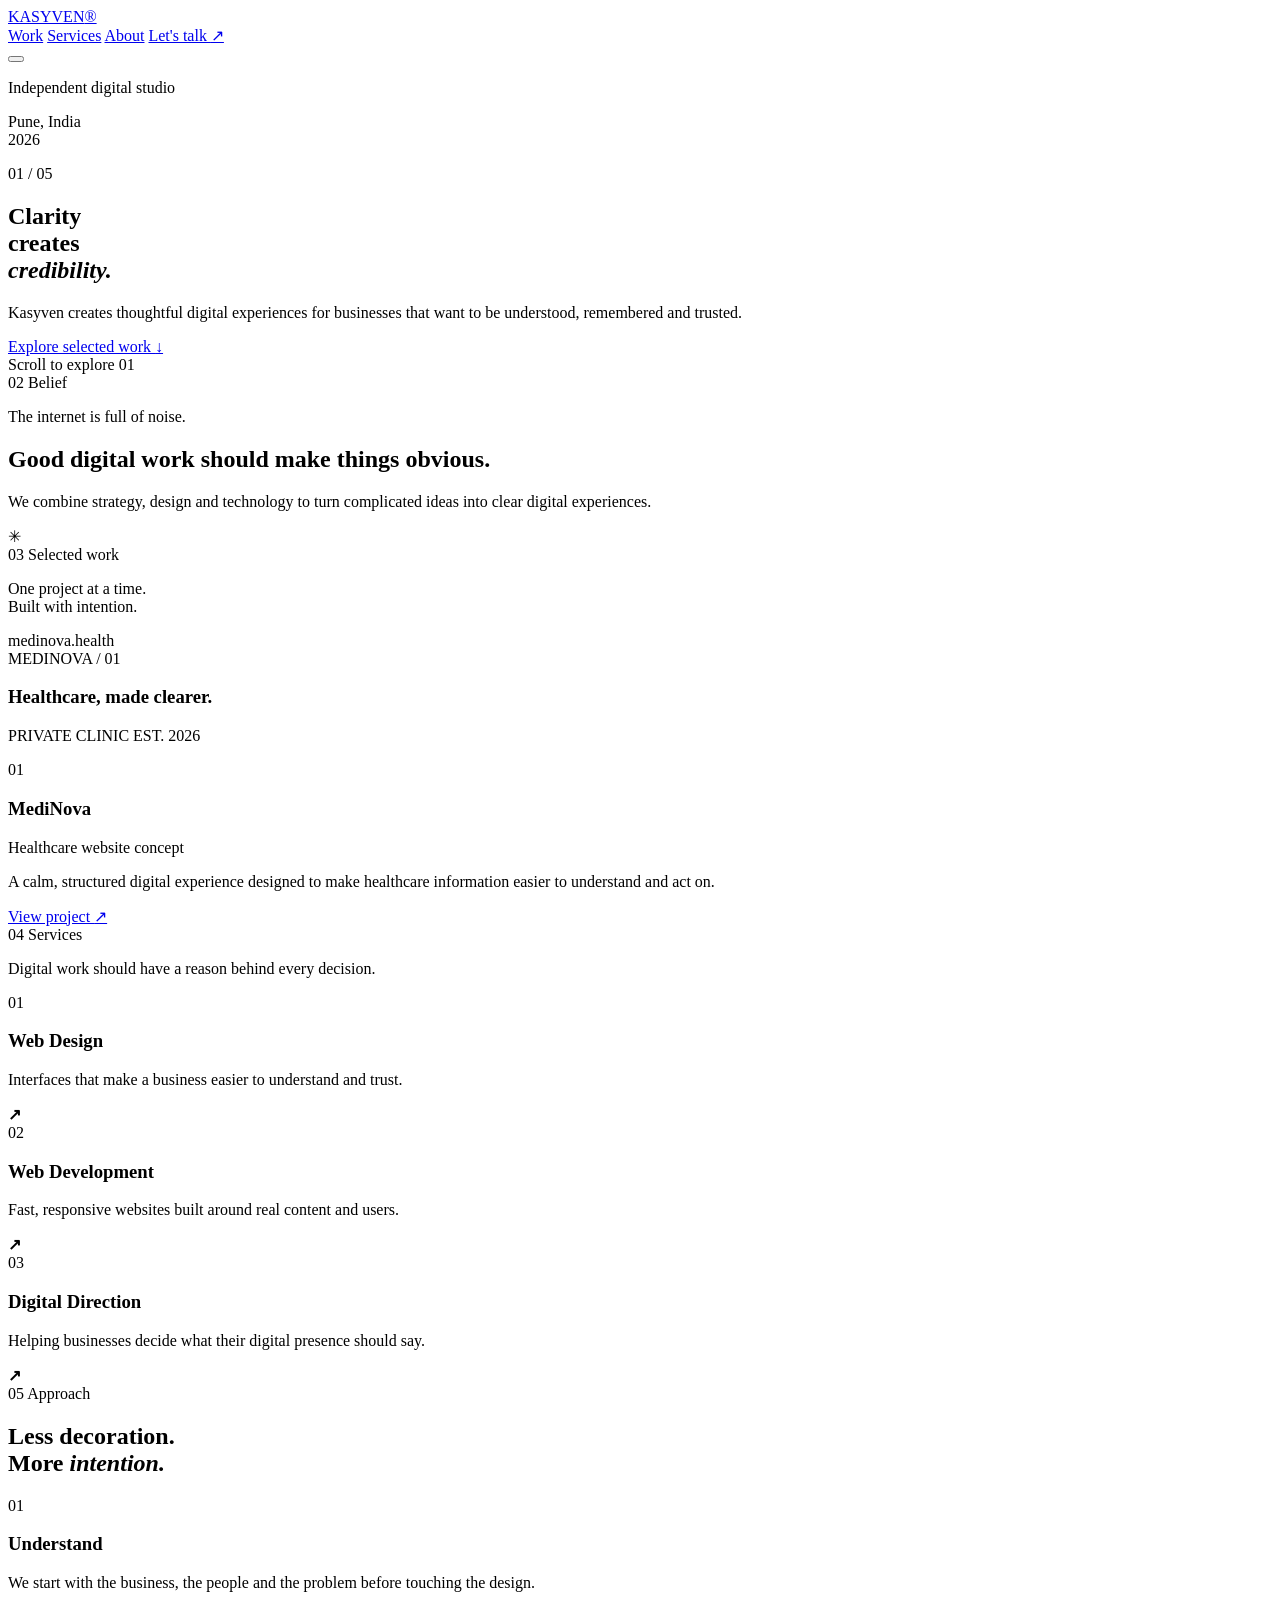
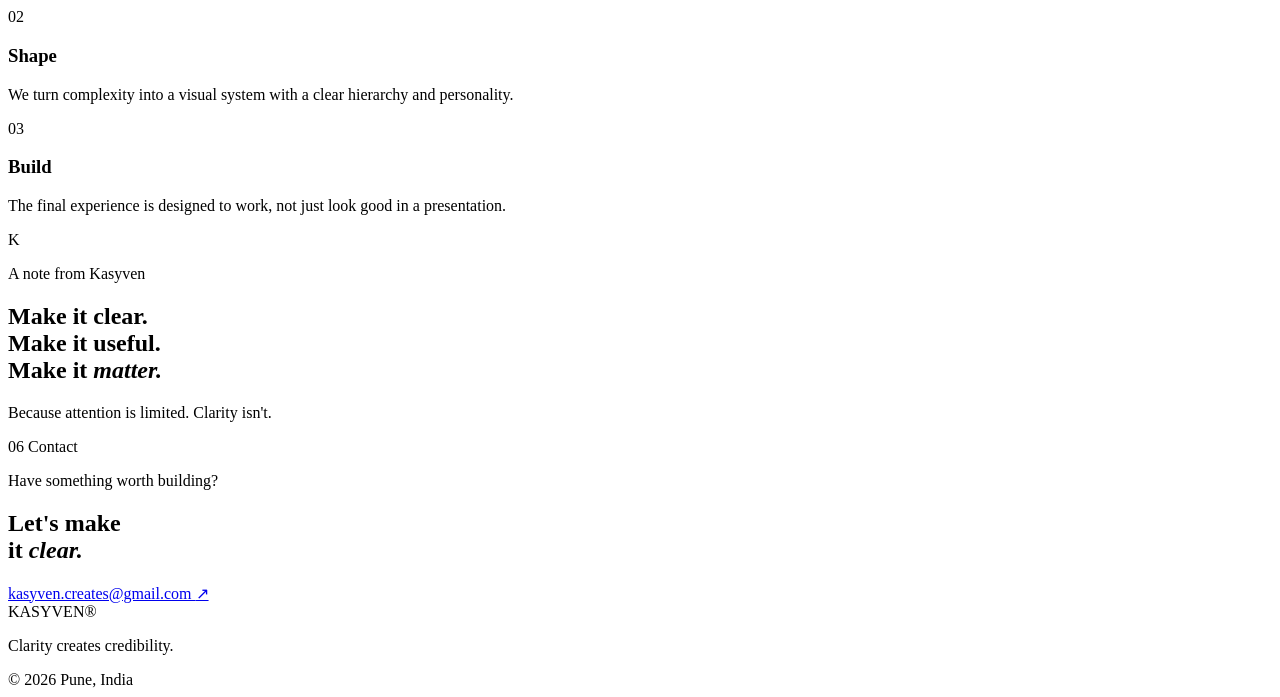
==== index.html @ b826df6d "Create new Kasyven homepage" ====
<!DOCTYPE html>
<html lang="en">
<head>
    <meta charset="UTF-8">
    <meta name="viewport" content="width=device-width, initial-scale=1.0">

    <title>Kasyven — Clarity creates credibility.</title>
    <meta
        name="description"
        content="Kasyven is an independent digital studio creating clear, considered websites for ambitious businesses."
    >

    <link rel="preconnect" href="https://fonts.googleapis.com">
    <link rel="preconnect" href="https://fonts.gstatic.com" crossorigin>

    <link
        href="https://fonts.googleapis.com/css2?family=DM+Mono:wght@400;500&family=Manrope:wght@400;500;600;700&family=Syne:wght@400;500;600;700;800&display=swap"
        rel="stylesheet"
    >

    <link rel="stylesheet" href="style.css">
</head>

<body>

    <!-- HEADER -->
    <header class="site-header">
        <a href="#" class="logo">KASYVEN<span>®</span></a>

        <nav class="nav">
            <a href="#work">Work</a>
            <a href="#services">Services</a>
            <a href="#about">About</a>
            <a href="#contact" class="nav-contact">Let's talk <span>↗</span></a>
        </nav>

        <button class="menu-button" aria-label="Open menu">
            <span></span>
            <span></span>
        </button>
    </header>


    <main>

        <!-- HERO -->
        <section class="hero">

            <div class="hero-top">
                <p class="eyebrow">Independent digital studio</p>

                <p class="hero-location">
                    Pune, India<br>
                    2026
                </p>
            </div>

            <div class="hero-content">

                <div class="hero-title-wrap">
                    <p class="hero-index">01 / 05</p>

                    <h1>
                        Clarity<br>
                        creates<br>
                        <em>credibility.</em>
                    </h1>
                </div>

                <div class="hero-side">

                    <p class="hero-description">
                        Kasyven creates thoughtful digital experiences
                        for businesses that want to be understood,
                        remembered and trusted.
                    </p>

                    <a href="#work" class="text-link">
                        Explore selected work
                        <span>↓</span>
                    </a>

                </div>

            </div>

            <div class="hero-bottom">
                <span>Scroll to explore</span>
                <span class="hero-line"></span>
                <span>01</span>
            </div>

        </section>


        <!-- STATEMENT -->
        <section class="statement" id="about">

            <div class="section-meta">
                <span>02</span>
                <span>Belief</span>
            </div>

            <div class="statement-content">

                <p class="statement-small">
                    The internet is full of noise.
                </p>

                <h2>
                    Good digital work should make
                    <span>things obvious.</span>
                </h2>

                <div class="statement-bottom">
                    <p>
                        We combine strategy, design and technology
                        to turn complicated ideas into clear digital
                        experiences.
                    </p>

                    <span class="statement-mark">✳</span>
                </div>

            </div>

        </section>


        <!-- WORK -->
        <section class="work" id="work">

            <div class="section-heading">

                <div class="section-meta">
                    <span>03</span>
                    <span>Selected work</span>
                </div>

                <p>
                    One project at a time.<br>
                    Built with intention.
                </p>

            </div>


            <article class="project">

                <div class="project-visual">

                    <div class="browser">

                        <div class="browser-top">
                            <div class="browser-dots">
                                <i></i>
                                <i></i>
                                <i></i>
                            </div>

                            <span>medinova.health</span>
                        </div>

                        <div class="browser-main">

                            <div class="browser-label">
                                MEDINOVA / 01
                            </div>

                            <h3>
                                Healthcare,
                                made clearer.
                            </h3>

                            <div class="browser-rule"></div>

                            <div class="browser-bottom">
                                <span>PRIVATE CLINIC</span>
                                <span>EST. 2026</span>
                            </div>

                        </div>

                    </div>

                </div>


                <div class="project-info">

                    <div>
                        <p class="project-number">01</p>

                        <h3>MediNova</h3>

                        <p class="project-type">
                            Healthcare website concept
                        </p>
                    </div>

                    <div class="project-description">
                        <p>
                            A calm, structured digital experience
                            designed to make healthcare information
                            easier to understand and act on.
                        </p>

                        <a href="#" class="text-link">
                            View project
                            <span>↗</span>
                        </a>
                    </div>

                </div>

            </article>

        </section>


        <!-- SERVICES -->
        <section class="services" id="services">

            <div class="section-meta">
                <span>04</span>
                <span>Services</span>
            </div>

            <div class="services-content">

                <div class="services-intro">
                    <p>
                        Digital work should have a reason
                        behind every decision.
                    </p>
                </div>

                <div class="service-list">

                    <div class="service">
                        <span>01</span>

                        <div>
                            <h3>Web Design</h3>
                            <p>
                                Interfaces that make a business
                                easier to understand and trust.
                            </p>
                        </div>

                        <b>↗</b>
                    </div>

                    <div class="service">
                        <span>02</span>

                        <div>
                            <h3>Web Development</h3>
                            <p>
                                Fast, responsive websites built
                                around real content and users.
                            </p>
                        </div>

                        <b>↗</b>
                    </div>

                    <div class="service">
                        <span>03</span>

                        <div>
                            <h3>Digital Direction</h3>
                            <p>
                                Helping businesses decide what
                                their digital presence should say.
                            </p>
                        </div>

                        <b>↗</b>
                    </div>

                </div>

            </div>

        </section>


        <!-- APPROACH -->
        <section class="approach">

            <div class="section-meta">
                <span>05</span>
                <span>Approach</span>
            </div>

            <div class="approach-content">

                <h2>
                    Less decoration.<br>
                    More <em>intention.</em>
                </h2>

                <div class="approach-grid">

                    <div>
                        <span>01</span>
                        <h3>Understand</h3>
                        <p>
                            We start with the business, the people
                            and the problem before touching the design.
                        </p>
                    </div>

                    <div>
                        <span>02</span>
                        <h3>Shape</h3>
                        <p>
                            We turn complexity into a visual system
                            with a clear hierarchy and personality.
                        </p>
                    </div>

                    <div>
                        <span>03</span>
                        <h3>Build</h3>
                        <p>
                            The final experience is designed to work,
                            not just look good in a presentation.
                        </p>
                    </div>

                </div>

            </div>

        </section>


        <!-- MANIFESTO -->
        <section class="manifesto">

            <div class="manifesto-mark">K</div>

            <p class="manifesto-label">A note from Kasyven</p>

            <h2>
                Make it clear.<br>
                Make it useful.<br>
                Make it <em>matter.</em>
            </h2>

            <p class="manifesto-copy">
                Because attention is limited.
                Clarity isn't.
            </p>

        </section>


        <!-- CONTACT -->
        <section class="contact" id="contact">

            <div class="section-meta">
                <span>06</span>
                <span>Contact</span>
            </div>

            <div class="contact-content">

                <p class="contact-kicker">
                    Have something worth building?
                </p>

                <h2>
                    Let's make<br>
                    it <em>clear.</em>
                </h2>

                <a
                    href="mailto:kasyven.creates@gmail.com"
                    class="contact-email"
                >
                    kasyven.creates@gmail.com
                    <span>↗</span>
                </a>

            </div>

        </section>

    </main>


    <!-- FOOTER -->
    <footer class="footer">

        <div class="footer-brand">
            KASYVEN<span>®</span>
        </div>

        <p>
            Clarity creates credibility.
        </p>

        <div class="footer-right">
            <span>© 2026</span>
            <span>Pune, India</span>
        </div>

    </footer>


    <script>
        const menuButton = document.querySelector(".menu-button");
        const nav = document.querySelector(".nav");

        menuButton.addEventListener("click", () => {
            nav.classList.toggle("open");
            menuButton.classList.toggle("active");
        });

        document.querySelectorAll(".nav a").forEach(link => {
            link.addEventListener("click", () => {
                nav.classList.remove("open");
                menuButton.classList.remove("active");
            });
        });
    </script>

</body>
</html>
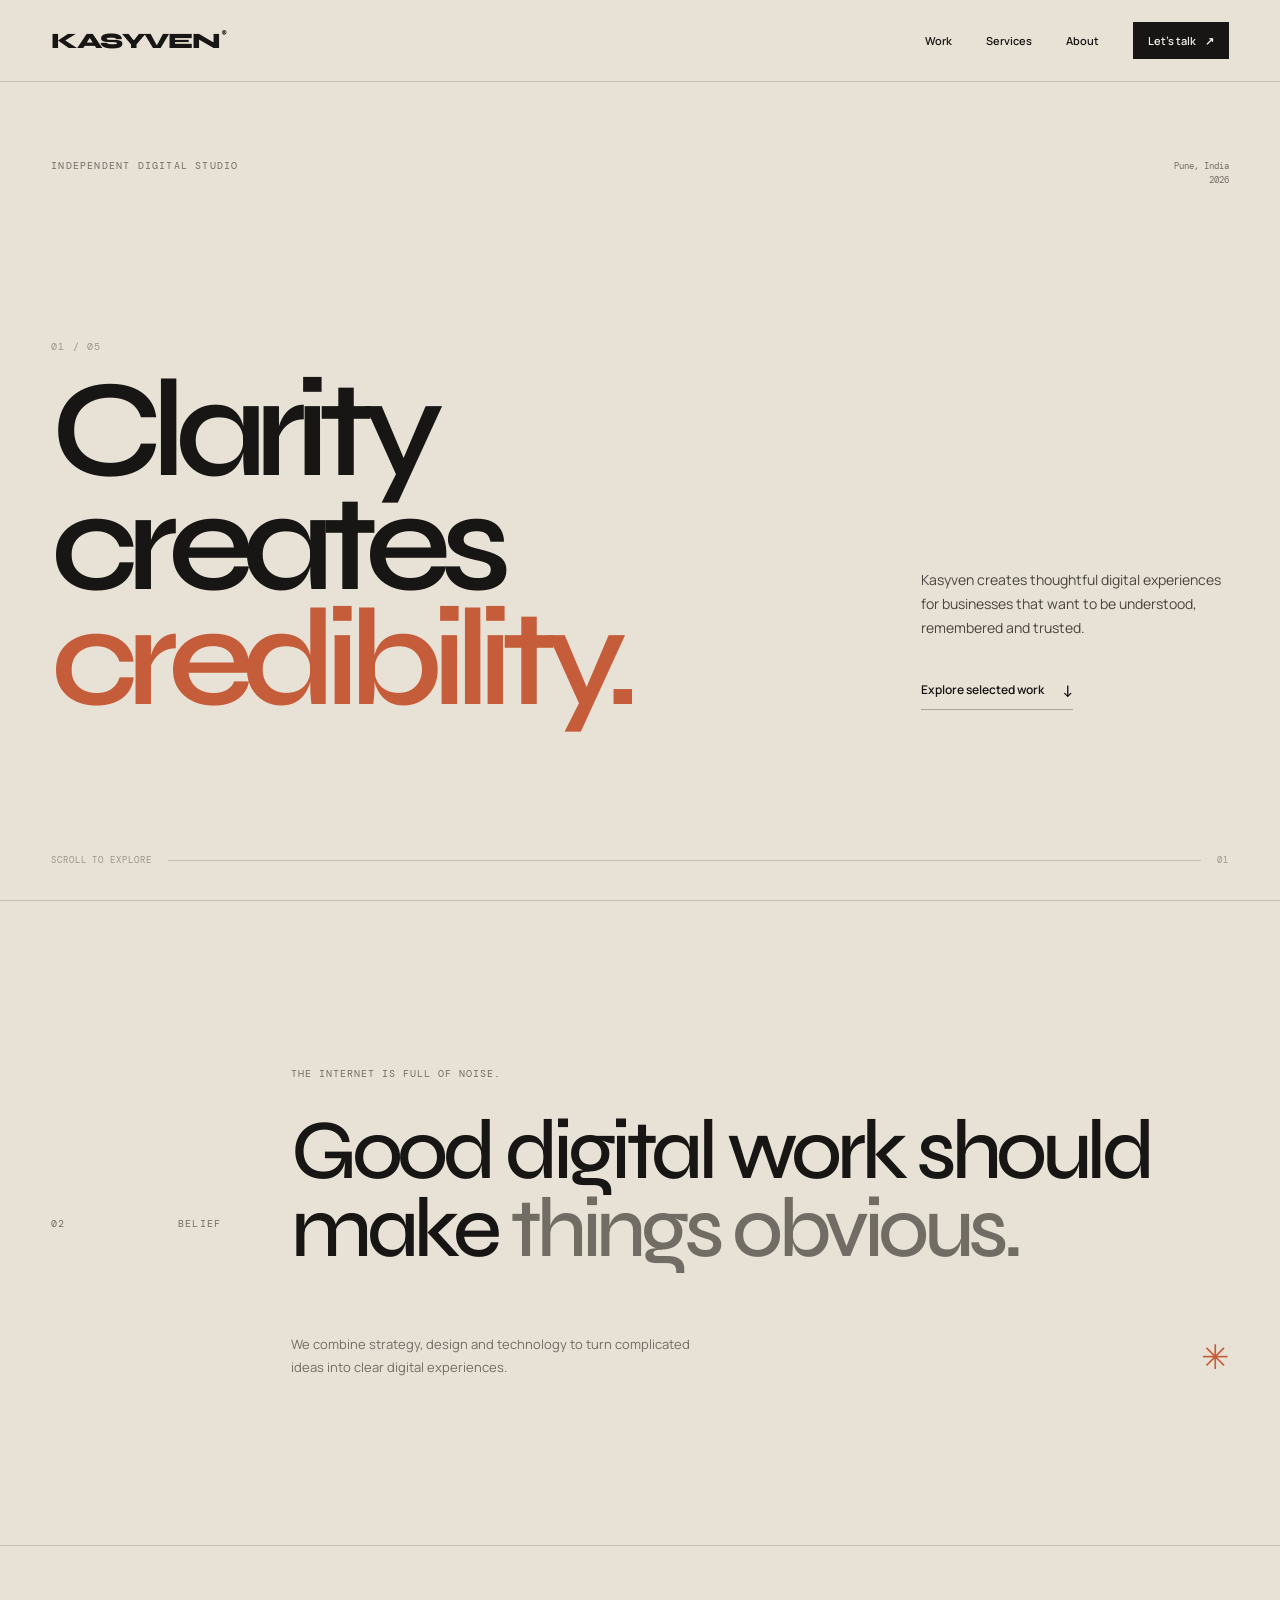
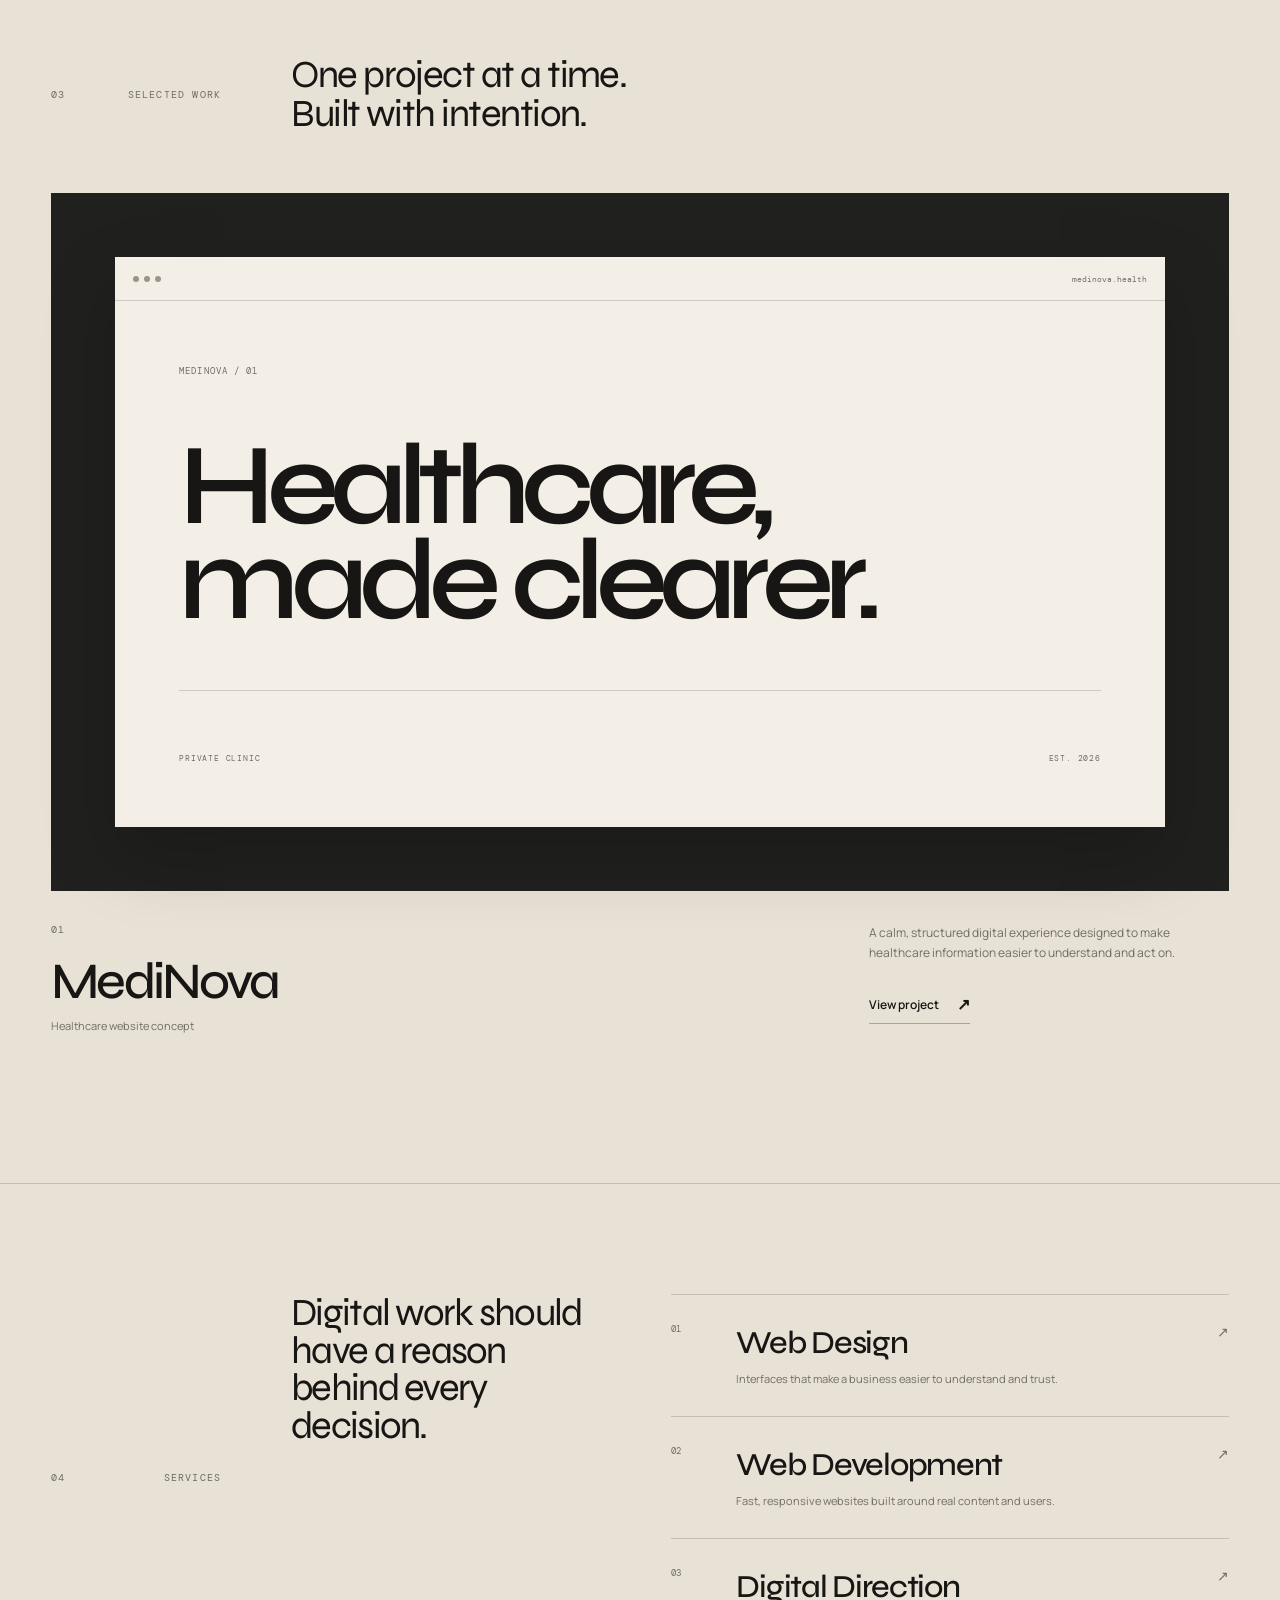
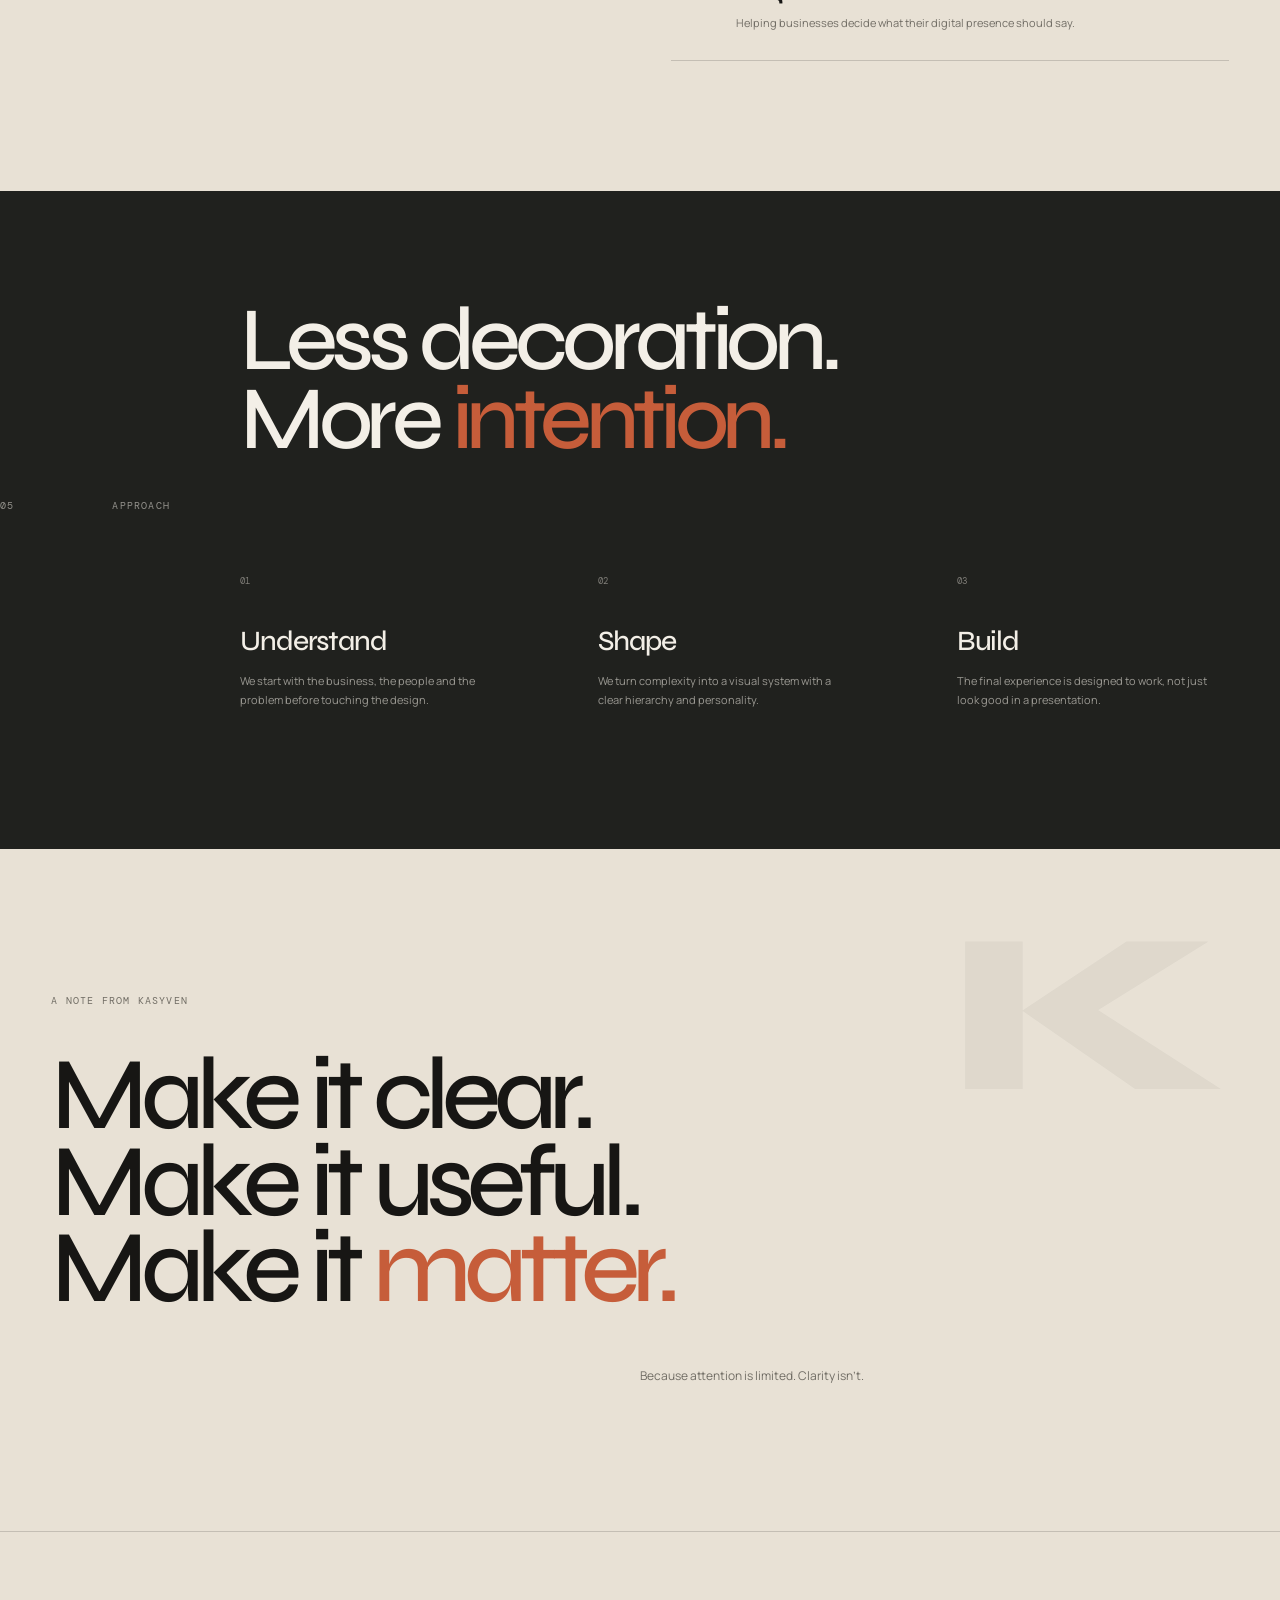
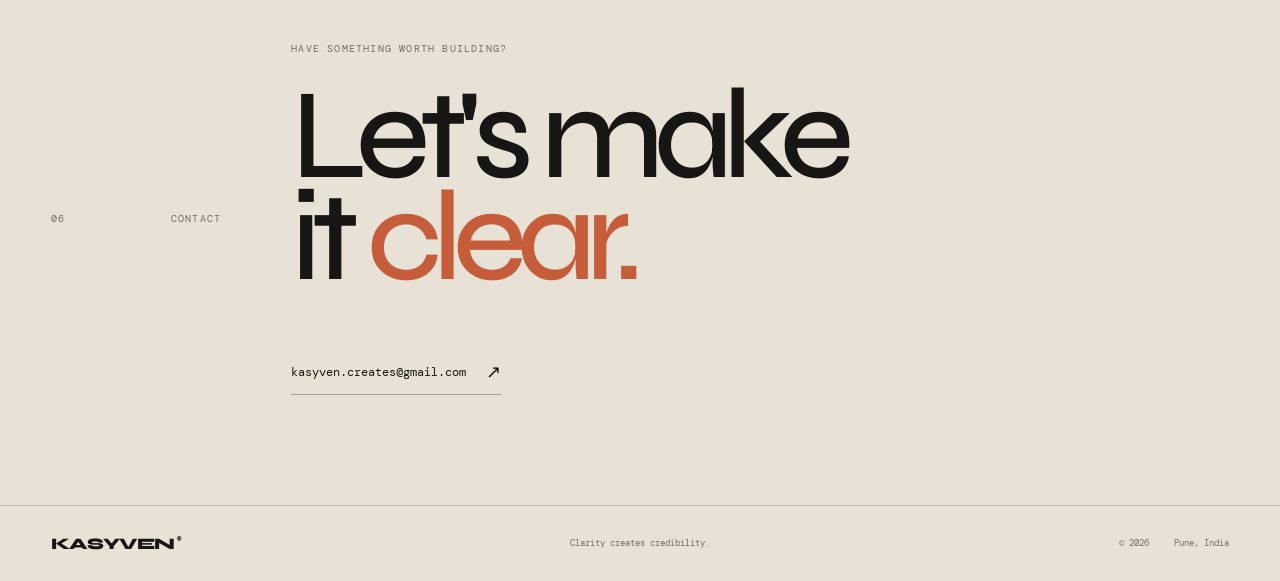
==== commit c4ec259b: "Fix stylesheet path" ====
--- a/index.html
+++ b/index.html
@@ -18,7 +18,7 @@
         rel="stylesheet"
     >
 
-    <link rel="stylesheet" href="style.css">
+    <link rel="stylesheet" href="css/style.css">
 </head>
 
 <body>
--- a/css/style.css
+++ b/css/style.css
@@ -0,0 +1,1278 @@
+/* =========================================================
+   KASYVEN
+   Clarity creates credibility.
+   New visual system — 2026
+   ========================================================= */
+
+
+/* ---------------------------------------------------------
+   VARIABLES
+   --------------------------------------------------------- */
+
+:root {
+    --paper: #E8E1D5;
+    --paper-light: #F3EFE7;
+    --paper-dark: #D8D0C3;
+
+    --ink: #171614;
+    --charcoal: #20211E;
+
+    --accent: #C65D3A;
+    --accent-dark: #A9492C;
+
+    --muted: #716D65;
+    --soft: #9A948A;
+
+    --line: rgba(23, 22, 20, 0.17);
+    --line-strong: rgba(23, 22, 20, 0.30);
+
+    --display: "Syne", sans-serif;
+    --body: "Manrope", sans-serif;
+    --mono: "DM Mono", monospace;
+
+    --pad: clamp(22px, 4vw, 64px);
+    --max: 1480px;
+}
+
+
+/* ---------------------------------------------------------
+   RESET
+   --------------------------------------------------------- */
+
+* {
+    margin: 0;
+    padding: 0;
+    box-sizing: border-box;
+}
+
+html {
+    scroll-behavior: smooth;
+}
+
+body {
+    background: var(--paper);
+    color: var(--ink);
+    font-family: var(--body);
+    -webkit-font-smoothing: antialiased;
+    overflow-x: hidden;
+}
+
+a {
+    color: inherit;
+    text-decoration: none;
+}
+
+button {
+    font: inherit;
+}
+
+::selection {
+    background: var(--accent);
+    color: var(--paper-light);
+}
+
+
+/* ---------------------------------------------------------
+   GLOBAL
+   --------------------------------------------------------- */
+
+.site-header,
+.hero,
+.statement,
+.work,
+.services,
+.approach,
+.manifesto,
+.contact,
+.footer {
+    width: min(100%, var(--max));
+    margin-inline: auto;
+    padding-inline: var(--pad);
+}
+
+.section-meta {
+    display: flex;
+    justify-content: space-between;
+    align-items: center;
+
+    font-family: var(--mono);
+    font-size: 10px;
+    letter-spacing: .12em;
+    text-transform: uppercase;
+    color: var(--muted);
+}
+
+.eyebrow,
+.hero-index,
+.project-number,
+.contact-kicker,
+.manifesto-label {
+    font-family: var(--mono);
+    font-size: 10px;
+    letter-spacing: .12em;
+    text-transform: uppercase;
+}
+
+.text-link {
+    display: inline-flex;
+    align-items: center;
+    gap: 18px;
+
+    font-size: 12px;
+    font-weight: 600;
+
+    border-bottom: 1px solid var(--line-strong);
+    padding-bottom: 8px;
+
+    transition:
+        color .25s ease,
+        gap .25s ease;
+}
+
+.text-link span {
+    font-size: 16px;
+}
+
+.text-link:hover {
+    color: var(--accent);
+    gap: 24px;
+}
+
+
+/* ---------------------------------------------------------
+   HEADER
+   --------------------------------------------------------- */
+
+.site-header {
+    height: 82px;
+
+    display: flex;
+    align-items: center;
+    justify-content: space-between;
+
+    border-bottom: 1px solid var(--line);
+}
+
+.logo {
+    font-family: var(--display);
+    font-size: 22px;
+    font-weight: 800;
+    letter-spacing: -.07em;
+}
+
+.logo span,
+.footer-brand span {
+    font-family: var(--mono);
+    font-size: 7px;
+    vertical-align: top;
+    margin-left: 3px;
+}
+
+.nav {
+    display: flex;
+    align-items: center;
+    gap: 34px;
+
+    font-size: 11px;
+    font-weight: 600;
+}
+
+.nav a {
+    position: relative;
+}
+
+.nav a:not(.nav-contact)::after {
+    content: "";
+
+    position: absolute;
+    left: 0;
+    bottom: -5px;
+
+    width: 0;
+    height: 1px;
+
+    background: var(--ink);
+
+    transition: width .25s ease;
+}
+
+.nav a:not(.nav-contact):hover::after {
+    width: 100%;
+}
+
+.nav-contact {
+    padding: 11px 15px;
+
+    background: var(--ink);
+    color: var(--paper-light);
+
+    transition:
+        background .25s ease,
+        transform .25s ease;
+}
+
+.nav-contact span {
+    margin-left: 7px;
+}
+
+.nav-contact:hover {
+    background: var(--accent);
+    transform: translateY(-2px);
+}
+
+.menu-button {
+    display: none;
+}
+
+
+/* ---------------------------------------------------------
+   HERO
+   --------------------------------------------------------- */
+
+.hero {
+    min-height: calc(100vh - 82px);
+
+    padding-top: clamp(45px, 6vw, 85px);
+    padding-bottom: 34px;
+
+    display: flex;
+    flex-direction: column;
+    justify-content: space-between;
+}
+
+.hero-top {
+    display: flex;
+    justify-content: space-between;
+}
+
+.eyebrow {
+    color: var(--muted);
+}
+
+.hero-location {
+    font-family: var(--mono);
+    font-size: 9px;
+    line-height: 1.6;
+    text-align: right;
+    color: var(--muted);
+}
+
+.hero-content {
+    display: grid;
+    grid-template-columns: minmax(0, 1.45fr) minmax(240px, .55fr);
+    gap: 60px;
+    align-items: end;
+
+    padding-block: 70px 55px;
+}
+
+.hero-title-wrap {
+    position: relative;
+}
+
+.hero-index {
+    color: var(--soft);
+    margin-bottom: 20px;
+}
+
+.hero h1 {
+    max-width: 1000px;
+
+    font-family: var(--display);
+    font-size: clamp(72px, 10.8vw, 165px);
+    font-weight: 600;
+    line-height: .83;
+    letter-spacing: -.085em;
+}
+
+.hero h1 em,
+.approach h2 em,
+.manifesto h2 em,
+.contact h2 em {
+    font-style: normal;
+    color: var(--accent);
+}
+
+.hero-side {
+    max-width: 350px;
+    padding-bottom: 7px;
+}
+
+.hero-description {
+    font-size: 14px;
+    line-height: 1.7;
+    color: #48453F;
+
+    margin-bottom: 38px;
+}
+
+.hero-bottom {
+    display: grid;
+    grid-template-columns: auto 1fr auto;
+    align-items: center;
+    gap: 16px;
+
+    font-family: var(--mono);
+    font-size: 9px;
+    letter-spacing: .1em;
+    text-transform: uppercase;
+    color: var(--soft);
+}
+
+.hero-line {
+    height: 1px;
+    background: var(--line);
+}
+
+
+/* ---------------------------------------------------------
+   STATEMENT
+   --------------------------------------------------------- */
+
+.statement {
+    padding-top: clamp(100px, 13vw, 185px);
+    padding-bottom: clamp(100px, 13vw, 185px);
+
+    display: grid;
+    grid-template-columns: 170px 1fr;
+    gap: 70px;
+
+    border-top: 1px solid var(--line);
+}
+
+.statement-content {
+    max-width: 1050px;
+}
+
+.statement-small {
+    font-family: var(--mono);
+    font-size: 10px;
+    letter-spacing: .1em;
+    text-transform: uppercase;
+    color: var(--muted);
+
+    margin-bottom: 32px;
+}
+
+.statement h2 {
+    font-family: var(--display);
+    font-size: clamp(50px, 6.6vw, 100px);
+    font-weight: 500;
+    line-height: .92;
+    letter-spacing: -.065em;
+}
+
+.statement h2 span {
+    color: var(--muted);
+}
+
+.statement-bottom {
+    margin-top: 65px;
+
+    display: flex;
+    justify-content: space-between;
+    align-items: end;
+    gap: 50px;
+}
+
+.statement-bottom p {
+    max-width: 430px;
+
+    font-size: 13px;
+    line-height: 1.75;
+    color: var(--muted);
+}
+
+.statement-mark {
+    font-size: 34px;
+    color: var(--accent);
+}
+
+
+/* ---------------------------------------------------------
+   WORK
+   --------------------------------------------------------- */
+
+.work {
+    padding-top: 110px;
+    padding-bottom: 150px;
+
+    border-top: 1px solid var(--line);
+}
+
+.section-heading {
+    display: grid;
+    grid-template-columns: 170px 1fr;
+    gap: 70px;
+    margin-bottom: 60px;
+}
+
+.section-heading > p {
+    font-family: var(--display);
+    font-size: clamp(28px, 3vw, 44px);
+    line-height: 1;
+    letter-spacing: -.04em;
+}
+
+.project-visual {
+    background: var(--charcoal);
+    padding: clamp(25px, 5vw, 80px);
+}
+
+.browser {
+    min-height: 570px;
+
+    background: var(--paper-light);
+    color: var(--ink);
+
+    box-shadow: 0 30px 70px rgba(0, 0, 0, .18);
+}
+
+.browser-top {
+    height: 44px;
+
+    display: flex;
+    align-items: center;
+    justify-content: space-between;
+
+    padding-inline: 18px;
+
+    border-bottom: 1px solid var(--line);
+
+    font-family: var(--mono);
+    font-size: 8px;
+    color: var(--muted);
+}
+
+.browser-dots {
+    display: flex;
+    gap: 5px;
+}
+
+.browser-dots i {
+    width: 6px;
+    height: 6px;
+    border-radius: 50%;
+    background: var(--soft);
+}
+
+.browser-main {
+    height: calc(570px - 44px);
+
+    display: flex;
+    flex-direction: column;
+    justify-content: space-between;
+
+    padding: clamp(30px, 5vw, 75px);
+}
+
+.browser-label {
+    font-family: var(--mono);
+    font-size: 9px;
+    letter-spacing: .12em;
+    color: var(--muted);
+}
+
+.browser-main h3 {
+    max-width: 700px;
+
+    font-family: var(--display);
+    font-size: clamp(60px, 9vw, 135px);
+    line-height: .82;
+    letter-spacing: -.075em;
+    font-weight: 600;
+}
+
+.browser-rule {
+    width: 100%;
+    height: 1px;
+    background: var(--line);
+}
+
+.browser-bottom {
+    display: flex;
+    justify-content: space-between;
+
+    font-family: var(--mono);
+    font-size: 8px;
+    letter-spacing: .1em;
+    color: var(--muted);
+}
+
+.project-info {
+    display: grid;
+    grid-template-columns: 1fr 1fr;
+    gap: 60px;
+
+    padding-top: 32px;
+}
+
+.project-number {
+    color: var(--muted);
+    margin-bottom: 15px;
+}
+
+.project-info h3 {
+    font-family: var(--display);
+    font-size: clamp(35px, 4vw, 58px);
+    font-weight: 500;
+    letter-spacing: -.055em;
+}
+
+.project-type {
+    margin-top: 6px;
+
+    font-size: 11px;
+    color: var(--muted);
+}
+
+.project-description {
+    max-width: 360px;
+    justify-self: end;
+}
+
+.project-description p {
+    font-size: 12px;
+    line-height: 1.7;
+    color: var(--muted);
+    margin-bottom: 28px;
+}
+
+
+/* ---------------------------------------------------------
+   SERVICES
+   --------------------------------------------------------- */
+
+.services {
+    padding-top: 110px;
+    padding-bottom: 130px;
+
+    display: grid;
+    grid-template-columns: 170px 1fr;
+    gap: 70px;
+
+    border-top: 1px solid var(--line);
+}
+
+.services-content {
+    display: grid;
+    grid-template-columns: .7fr 1.3fr;
+    gap: 80px;
+}
+
+.services-intro {
+    max-width: 300px;
+}
+
+.services-intro p {
+    font-family: var(--display);
+    font-size: clamp(28px, 3vw, 43px);
+    line-height: .98;
+    letter-spacing: -.045em;
+}
+
+.service-list {
+    border-top: 1px solid var(--line);
+}
+
+.service {
+    display: grid;
+    grid-template-columns: 45px 1fr 25px;
+    gap: 20px;
+
+    padding: 28px 0;
+
+    border-bottom: 1px solid var(--line);
+
+    transition: padding-left .25s ease;
+}
+
+.service:hover {
+    padding-left: 12px;
+}
+
+.service > span,
+.service > b {
+    font-family: var(--mono);
+    font-size: 9px;
+    color: var(--muted);
+}
+
+.service h3 {
+    font-family: var(--display);
+    font-size: clamp(22px, 2.5vw, 35px);
+    font-weight: 500;
+    letter-spacing: -.04em;
+}
+
+.service p {
+    max-width: 370px;
+
+    margin-top: 8px;
+
+    font-size: 11px;
+    line-height: 1.65;
+    color: var(--muted);
+}
+
+.service > b {
+    text-align: right;
+    font-size: 14px;
+    font-weight: 400;
+}
+
+
+/* ---------------------------------------------------------
+   APPROACH
+   --------------------------------------------------------- */
+
+.approach {
+    padding-top: 110px;
+    padding-bottom: 140px;
+
+    display: grid;
+    grid-template-columns: 170px 1fr;
+    gap: 70px;
+
+    background: var(--charcoal);
+    color: var(--paper-light);
+
+    max-width: none;
+    width: 100%;
+    padding-inline: maxvar(--pad), calc((100vw - var(--max)) / 2 + var(--pad));
+}
+
+.approach .section-meta {
+    color: rgba(243,239,231,.55);
+}
+
+.approach-content {
+    max-width: 1150px;
+}
+
+.approach h2 {
+    max-width: 800px;
+
+    font-family: var(--display);
+    font-size: clamp(55px, 7vw, 105px);
+    line-height: .88;
+    font-weight: 500;
+    letter-spacing: -.07em;
+
+    margin-bottom: 90px;
+}
+
+.approach-grid {
+    display: grid;
+    grid-template-columns: repeat(3, 1fr);
+    gap: 35px;
+}
+
+.approach-grid > div {
+    padding-top: 18px;
+    border-top: 1px solid var(--light-line);
+}
+
+.approach-grid span {
+    font-family: var(--mono);
+    font-size: 9px;
+    color: rgba(243,239,231,.45);
+}
+
+.approach-grid h3 {
+    margin-top: 35px;
+
+    font-family: var(--display);
+    font-size: 28px;
+    font-weight: 500;
+    letter-spacing: -.04em;
+}
+
+.approach-grid p {
+    max-width: 250px;
+
+    margin-top: 14px;
+
+    font-size: 11px;
+    line-height: 1.7;
+    color: rgba(243,239,231,.58);
+}
+
+
+/* ---------------------------------------------------------
+   MANIFESTO
+   --------------------------------------------------------- */
+
+.manifesto {
+    position: relative;
+
+    padding-top: 145px;
+    padding-bottom: 145px;
+
+    overflow: hidden;
+}
+
+.manifesto-mark {
+    position: absolute;
+    top: 85px;
+    right: var(--pad);
+
+    font-family: var(--display);
+    font-size: clamp(100px, 18vw, 270px);
+    line-height: .7;
+    font-weight: 800;
+
+    color: rgba(23,22,20,.045);
+}
+
+.manifesto-label {
+    color: var(--muted);
+    margin-bottom: 45px;
+}
+
+.manifesto h2 {
+    position: relative;
+    z-index: 1;
+
+    max-width: 1000px;
+
+    font-family: var(--display);
+    font-size: clamp(60px, 8vw, 125px);
+    line-height: .84;
+    letter-spacing: -.075em;
+    font-weight: 500;
+}
+
+.manifesto-copy {
+    position: relative;
+    z-index: 1;
+
+    margin-top: 55px;
+    margin-left: min(50%, 650px);
+
+    font-size: 12px;
+    line-height: 1.7;
+    color: var(--muted);
+}
+
+
+/* ---------------------------------------------------------
+   CONTACT
+   --------------------------------------------------------- */
+
+.contact {
+    padding-top: 110px;
+    padding-bottom: 110px;
+
+    display: grid;
+    grid-template-columns: 170px 1fr;
+    gap: 70px;
+
+    border-top: 1px solid var(--line);
+}
+
+.contact-content {
+    max-width: 1000px;
+}
+
+.contact-kicker {
+    color: var(--muted);
+    margin-bottom: 30px;
+}
+
+.contact h2 {
+    font-family: var(--display);
+    font-size: clamp(70px, 10vw, 155px);
+    line-height: .8;
+    letter-spacing: -.08em;
+    font-weight: 500;
+}
+
+.contact-email {
+    display: inline-flex;
+    align-items: center;
+    gap: 20px;
+
+    margin-top: 70px;
+
+    font-family: var(--mono);
+    font-size: 12px;
+
+    border-bottom: 1px solid var(--line-strong);
+    padding-bottom: 10px;
+
+    transition:
+        color .25s ease,
+        gap .25s ease;
+}
+
+.contact-email span {
+    font-size: 18px;
+}
+
+.contact-email:hover {
+    color: var(--accent);
+    gap: 28px;
+}
+
+
+/* ---------------------------------------------------------
+   FOOTER
+   --------------------------------------------------------- */
+
+.footer {
+    width: 100%;
+
+    padding-top: 28px;
+    padding-bottom: 28px;
+
+    border-top: 1px solid var(--line);
+
+    display: grid;
+    grid-template-columns: 1fr 1fr 1fr;
+    align-items: center;
+
+    font-family: var(--mono);
+    font-size: 9px;
+    color: var(--muted);
+}
+
+.footer-brand {
+    font-family: var(--display);
+    font-size: 16px;
+    font-weight: 800;
+    letter-spacing: -.06em;
+    color: var(--ink);
+}
+
+.footer > p {
+    text-align: center;
+}
+
+.footer-right {
+    display: flex;
+    justify-content: flex-end;
+    gap: 25px;
+}
+
+
+/* ---------------------------------------------------------
+   TABLET
+   --------------------------------------------------------- */
+
+@media (max-width: 950px) {
+
+    .hero-content {
+        grid-template-columns: 1fr;
+        gap: 45px;
+    }
+
+    .hero-side {
+        max-width: 470px;
+    }
+
+    .statement,
+    .services,
+    .approach,
+    .contact {
+        grid-template-columns: 100px 1fr;
+        gap: 40px;
+    }
+
+    .services-content {
+        grid-template-columns: 1fr;
+        gap: 60px;
+    }
+
+    .section-heading {
+        grid-template-columns: 100px 1fr;
+        gap: 40px;
+    }
+
+    .approach-grid {
+        grid-template-columns: 1fr;
+        gap: 45px;
+    }
+
+    .approach-grid p {
+        max-width: 420px;
+    }
+
+}
+
+
+/* ---------------------------------------------------------
+   MOBILE
+   --------------------------------------------------------- */
+
+@media (max-width: 680px) {
+
+    :root {
+        --pad: 20px;
+    }
+
+    .site-header {
+        height: 70px;
+    }
+
+    .logo {
+        font-size: 20px;
+    }
+
+    .nav {
+        position: fixed;
+
+        inset: 70px 0 auto 0;
+
+        padding: 28px 20px;
+
+        flex-direction: column;
+        align-items: flex-start;
+        gap: 24px;
+
+        background: var(--paper);
+
+        border-bottom: 1px solid var(--line);
+
+        transform: translateY(-120%);
+        transition: transform .3s ease;
+
+        z-index: 100;
+    }
+
+    .nav.open {
+        transform: translateY(0);
+    }
+
+    .nav-contact {
+        margin-top: 8px;
+    }
+
+    .menu-button {
+        display: flex;
+
+        width: 34px;
+        height: 34px;
+
+        border: 0;
+        background: transparent;
+
+        flex-direction: column;
+        justify-content: center;
+        gap: 6px;
+
+        cursor: pointer;
+    }
+
+    .menu-button span {
+        width: 100%;
+        height: 1px;
+        background: var(--ink);
+
+        transition: transform .25s ease;
+    }
+
+    .menu-button.active span:first-child {
+        transform: translateY(3.5px) rotate(45deg);
+    }
+
+    .menu-button.active span:last-child {
+        transform: translateY(-3.5px) rotate(-45deg);
+    }
+
+
+    /* HERO */
+
+    .hero {
+        min-height: auto;
+
+        padding-top: 42px;
+        padding-bottom: 25px;
+    }
+
+    .hero-location {
+        font-size: 8px;
+    }
+
+    .hero-content {
+        padding-block: 70px 65px;
+
+        gap: 38px;
+    }
+
+    .hero h1 {
+        font-size: clamp(59px, 16.5vw, 92px);
+        line-height: .84;
+    }
+
+    .hero-description {
+        font-size: 13px;
+        line-height: 1.7;
+        margin-bottom: 30px;
+    }
+
+    .hero-bottom {
+        font-size: 8px;
+    }
+
+
+    /* STATEMENT */
+
+    .statement {
+        padding-top: 85px;
+        padding-bottom: 90px;
+
+        display: block;
+    }
+
+    .statement .section-meta {
+        margin-bottom: 55px;
+    }
+
+    .statement-small {
+        margin-bottom: 25px;
+    }
+
+    .statement h2 {
+        font-size: clamp(43px, 12vw, 68px);
+        line-height: .91;
+    }
+
+    .statement-bottom {
+        margin-top: 42px;
+
+        display: block;
+    }
+
+    .statement-mark {
+        display: block;
+        margin-top: 35px;
+    }
+
+
+    /* WORK */
+
+    .work {
+        padding-top: 82px;
+        padding-bottom: 95px;
+    }
+
+    .section-heading {
+        display: block;
+        margin-bottom: 40px;
+    }
+
+    .section-heading .section-meta {
+        margin-bottom: 35px;
+    }
+
+    .section-heading > p {
+        font-size: 30px;
+    }
+
+    .project-visual {
+        padding: 12px;
+    }
+
+    .browser {
+        min-height: 420px;
+    }
+
+    .browser-main {
+        height: calc(420px - 44px);
+        padding: 30px 25px;
+    }
+
+    .browser-main h3 {
+        font-size: clamp(50px, 14vw, 80px);
+    }
+
+    .project-info {
+        grid-template-columns: 1fr;
+        gap: 35px;
+    }
+
+    .project-description {
+        justify-self: start;
+    }
+
+
+    /* SERVICES */
+
+    .services {
+        padding-top: 85px;
+        padding-bottom: 95px;
+
+        display: block;
+    }
+
+    .services .section-meta {
+        margin-bottom: 50px;
+    }
+
+    .services-content {
+        gap: 50px;
+    }
+
+    .services-intro p {
+        font-size: 31px;
+    }
+
+    .service {
+        grid-template-columns: 30px 1fr 18px;
+        gap: 12px;
+
+        padding: 24px 0;
+    }
+
+    .service h3 {
+        font-size: 25px;
+    }
+
+
+    /* APPROACH */
+
+    .approach {
+        padding-top: 85px;
+        padding-bottom: 95px;
+
+        display: block;
+    }
+
+    .approach .section-meta {
+        margin-bottom: 55px;
+    }
+
+    .approach h2 {
+        font-size: clamp(48px, 13vw, 72px);
+        margin-bottom: 70px;
+    }
+
+    .approach-grid {
+        gap: 40px;
+    }
+
+    .approach-grid h3 {
+        margin-top: 25px;
+        font-size: 26px;
+    }
+
+
+    /* MANIFESTO */
+
+    .manifesto {
+        padding-top: 100px;
+        padding-bottom: 105px;
+    }
+
+    .manifesto-mark {
+        top: 75px;
+        right: 15px;
+        font-size: 150px;
+    }
+
+    .manifesto-label {
+        margin-bottom: 35px;
+    }
+
+    .manifesto h2 {
+        font-size: clamp(50px, 14vw, 80px);
+    }
+
+    .manifesto-copy {
+        margin-left: 30%;
+        margin-top: 45px;
+    }
+
+
+    /* CONTACT */
+
+    .contact {
+        padding-top: 85px;
+        padding-bottom: 85px;
+
+        display: block;
+    }
+
+    .contact .section-meta {
+        margin-bottom: 55px;
+    }
+
+    .contact h2 {
+        font-size: clamp(62px, 17vw, 96px);
+    }
+
+    .contact-email {
+        margin-top: 55px;
+
+        font-size: 10px;
+        gap: 12px;
+    }
+
+
+    /* FOOTER */
+
+    .footer {
+        padding: 25px 20px;
+
+        grid-template-columns: 1fr;
+        gap: 15px;
+
+        text-align: left;
+    }
+
+    .footer > p {
+        text-align: left;
+    }
+
+    .footer-right {
+        justify-content: flex-start;
+    }
+
+}
+
+
+/* ---------------------------------------------------------
+   SMALL MOBILE
+   --------------------------------------------------------- */
+
+@media (max-width: 400px) {
+
+    .hero h1 {
+        font-size: 56px;
+    }
+
+    .statement h2 {
+        font-size: 42px;
+    }
+
+    .contact h2 {
+        font-size: 58px;
+    }
+
+    .browser-main h3 {
+        font-size: 47px;
+    }
+
+}
+
+
+/* ---------------------------------------------------------
+   REDUCED MOTION
+   --------------------------------------------------------- */
+
+@media (prefers-reduced-motion: reduce) {
+
+    html {
+        scroll-behavior: auto;
+    }
+
+    *,
+    *::before,
+    *::after {
+        transition-duration: .01ms !important;
+        animation-duration: .01ms !important;
+        animation-iteration-count: 1 !important;
+    }
+
+}
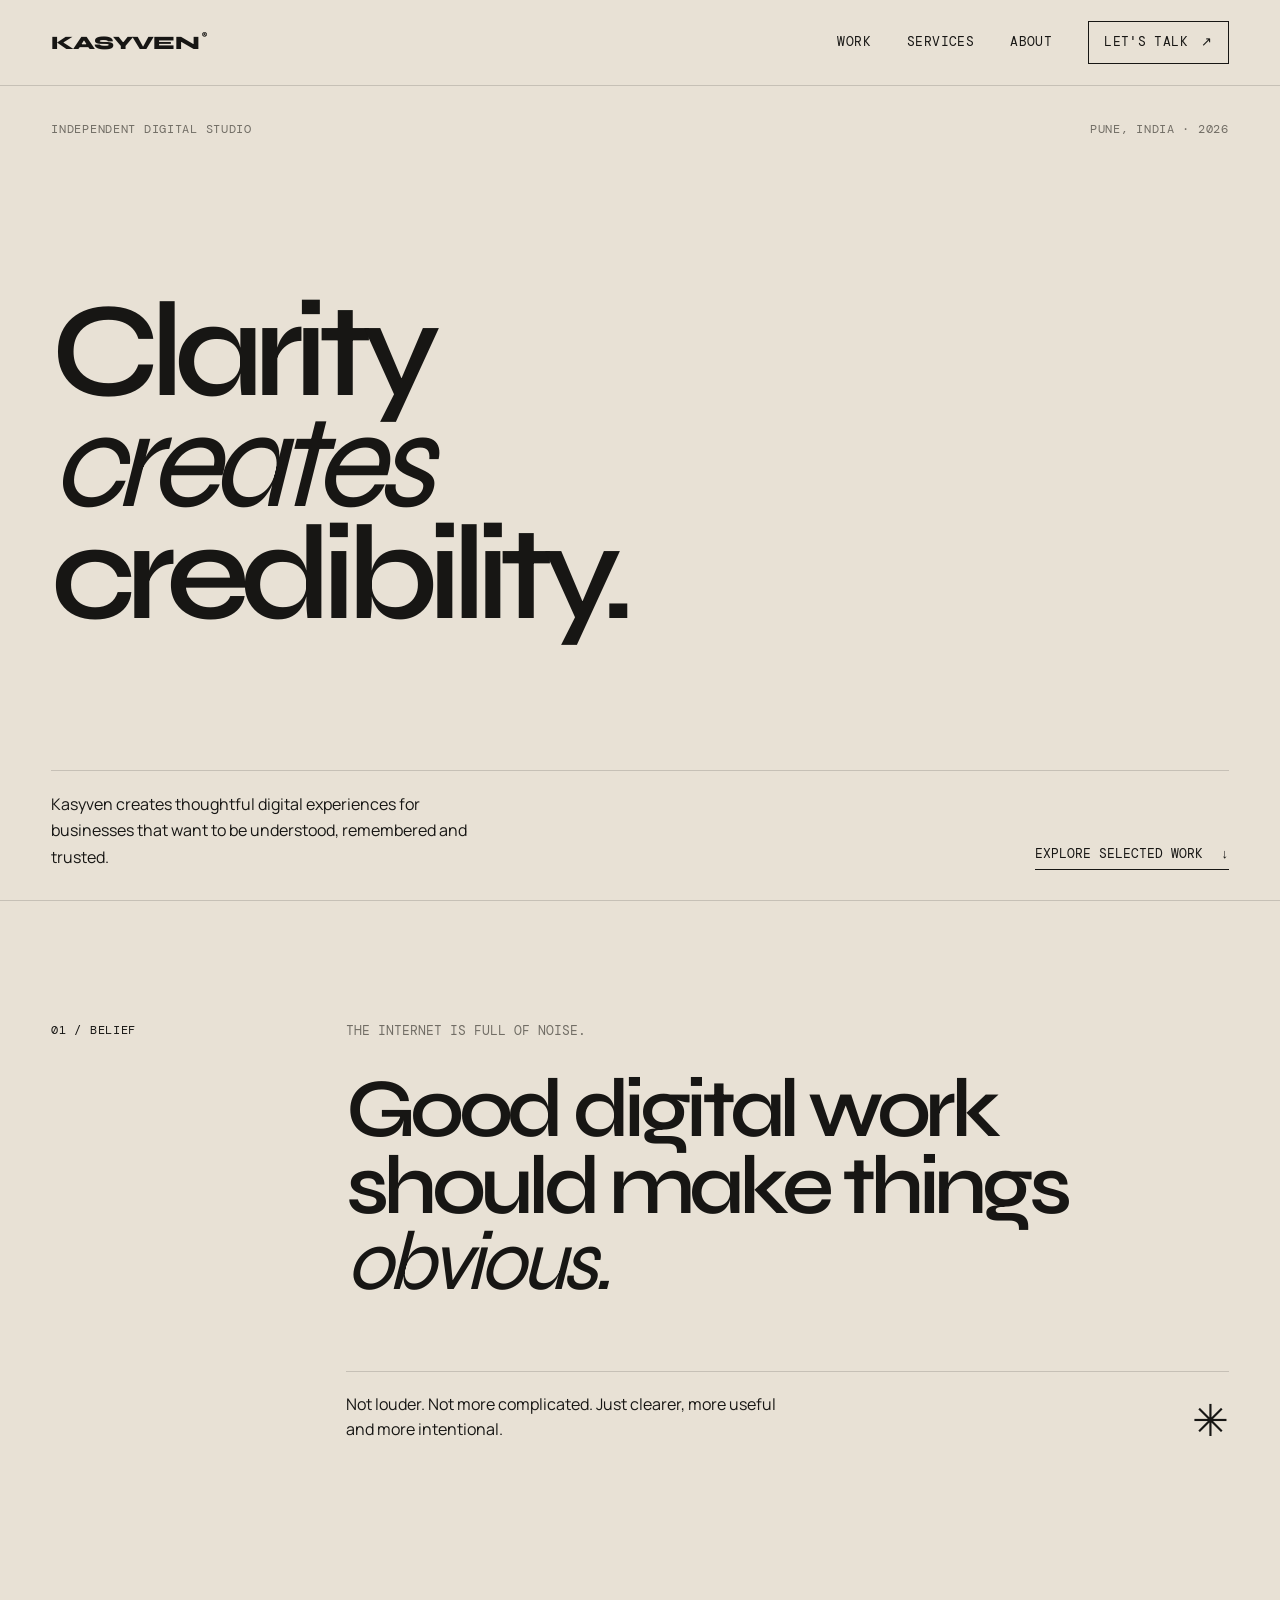
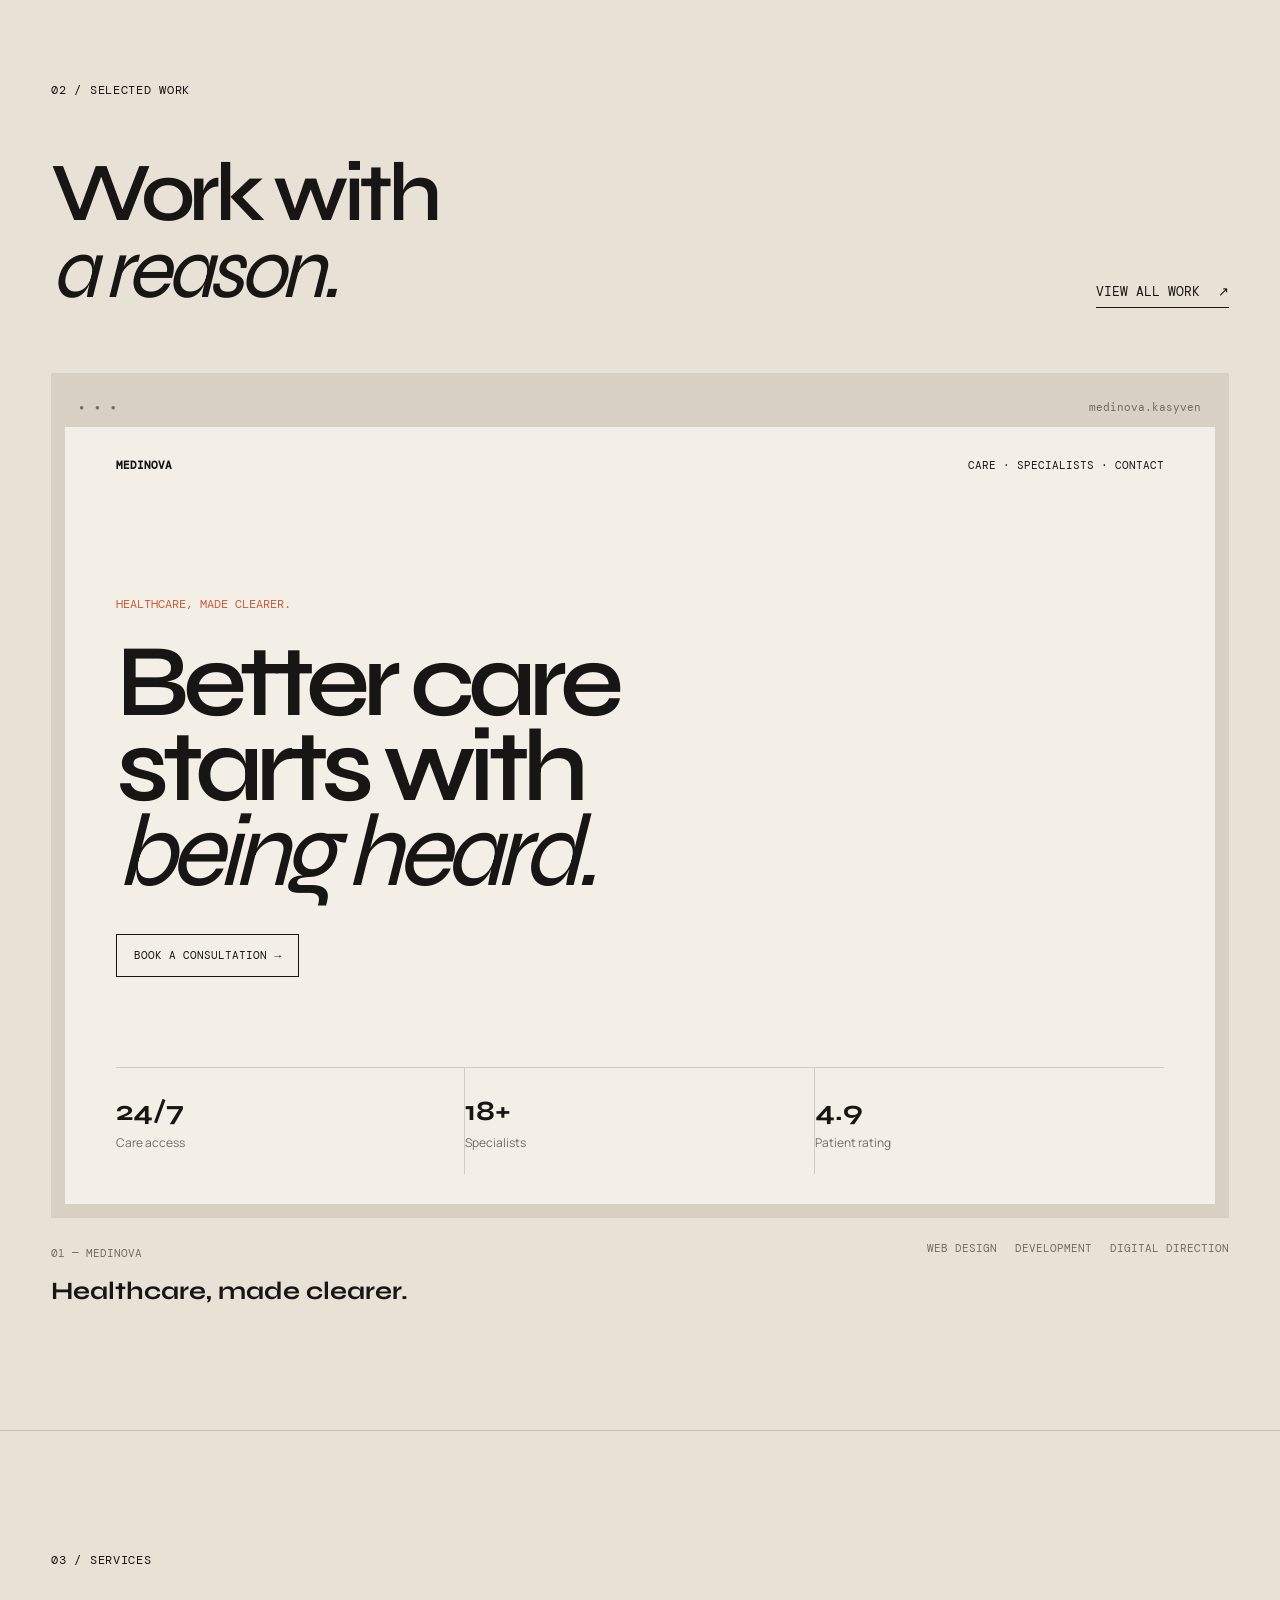
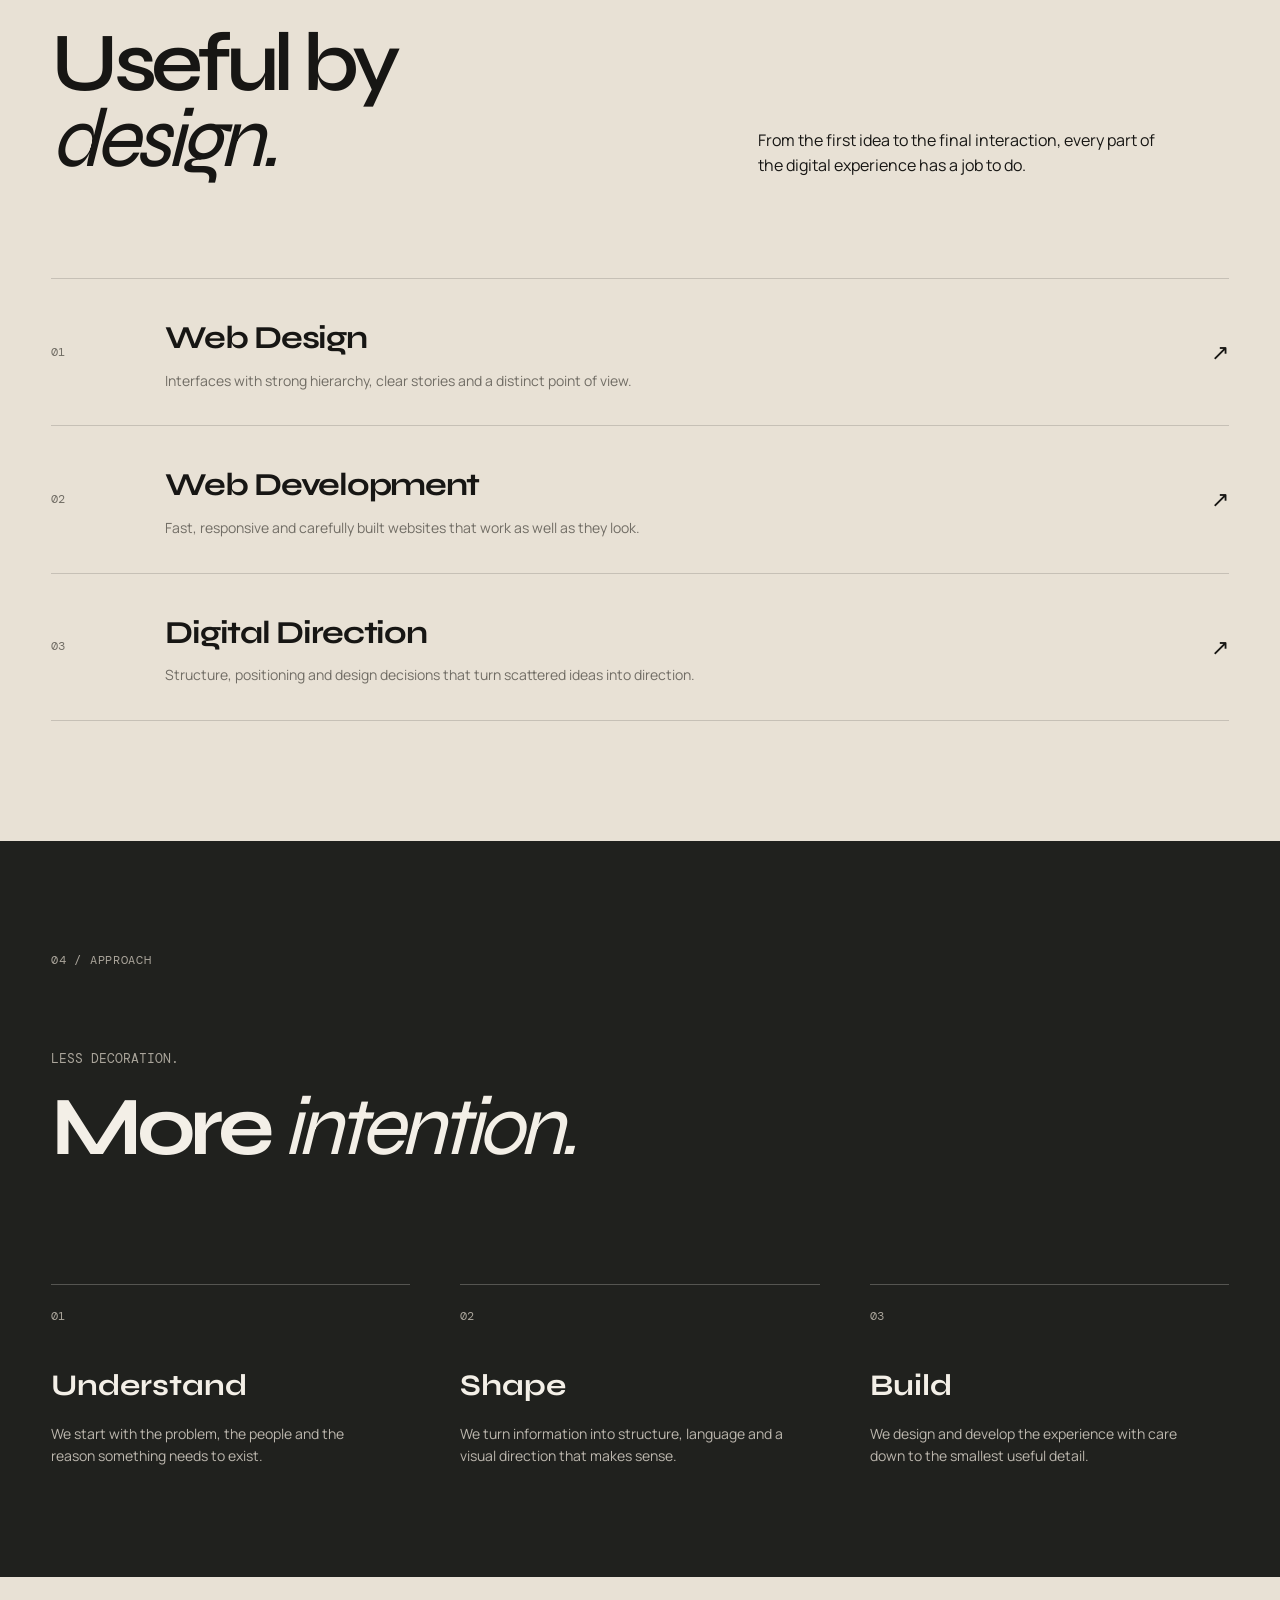
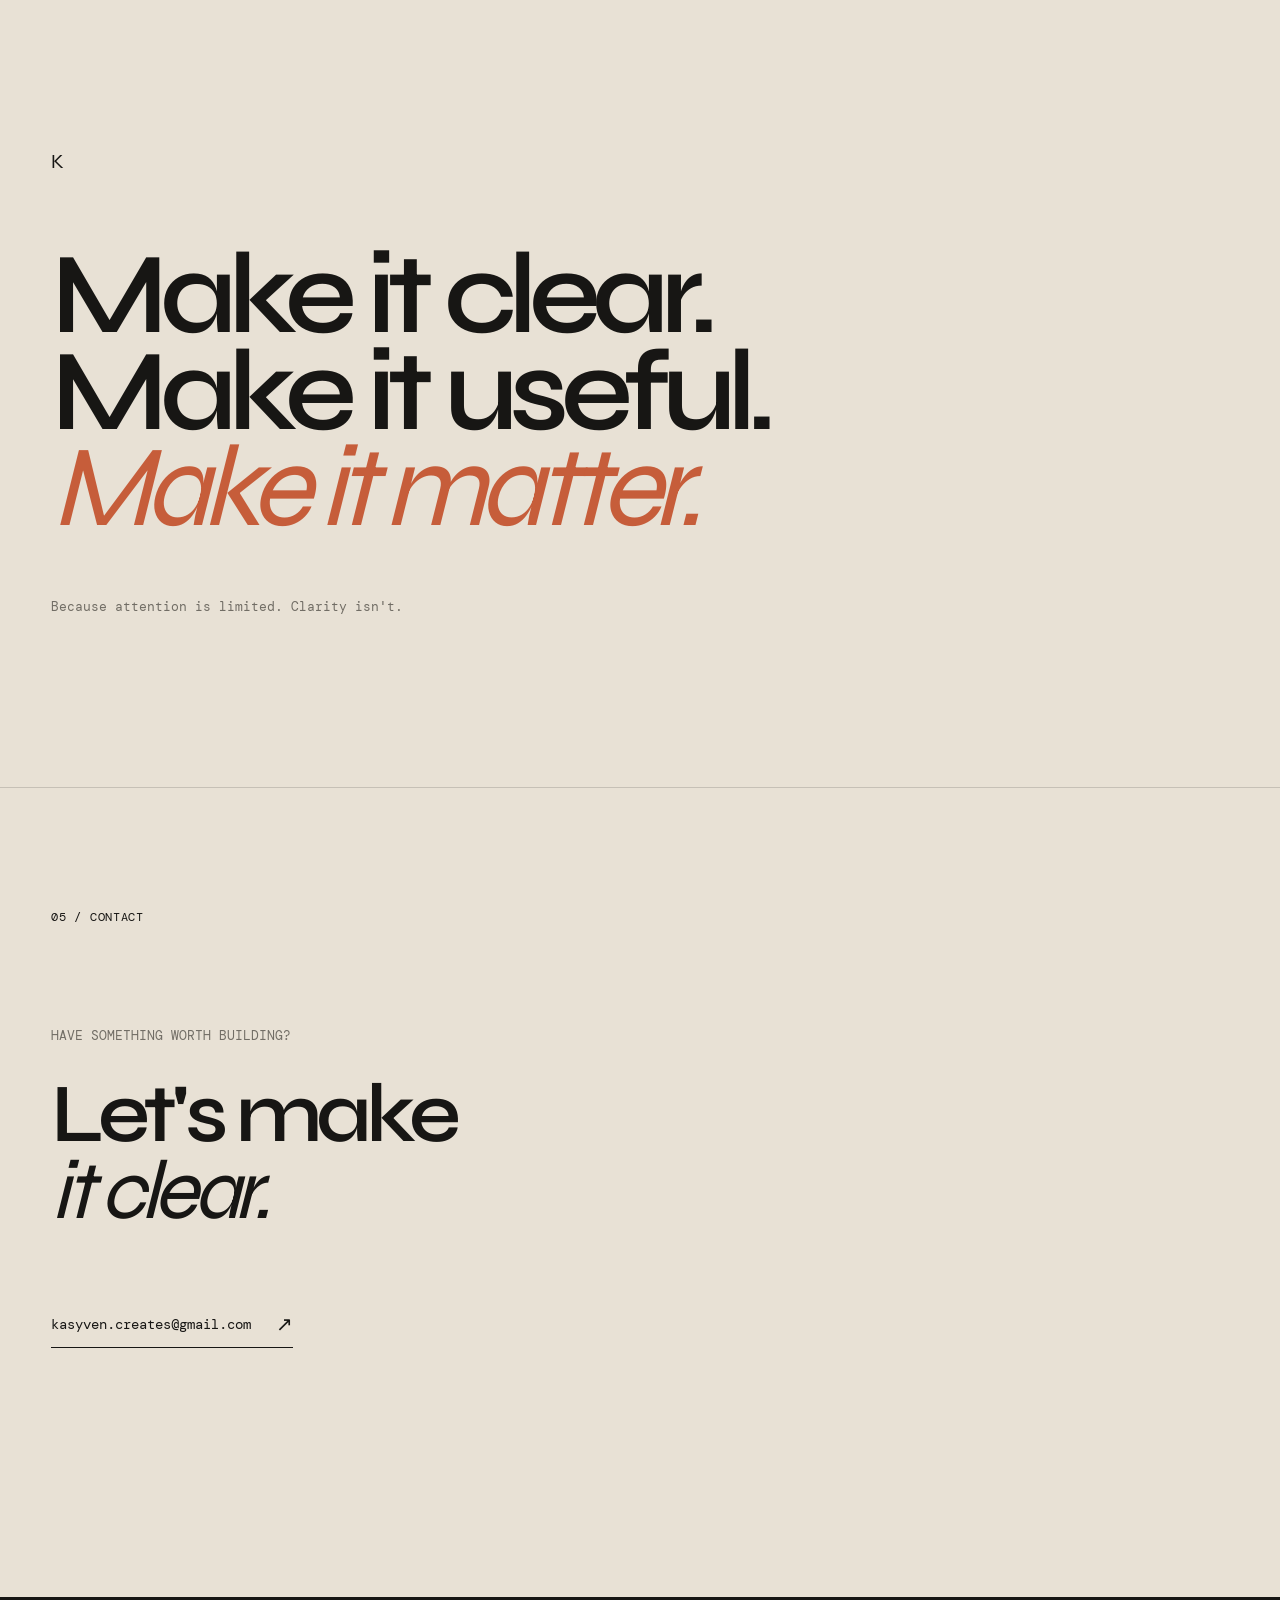
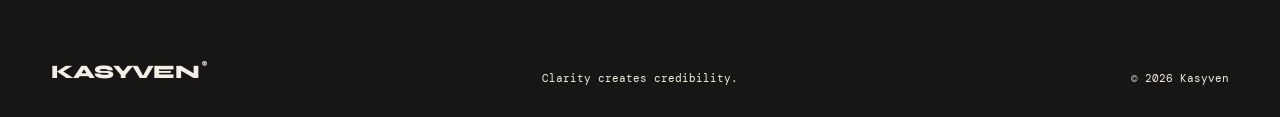
==== commit c7f84ce7: "Complete Kasyven final redesign" ====
--- a/index.html
+++ b/index.html
@@ -1,432 +1,217 @@
-<!DOCTYPE html>
+﻿<!DOCTYPE html>
 <html lang="en">
 <head>
-    <meta charset="UTF-8">
-    <meta name="viewport" content="width=device-width, initial-scale=1.0">
-
-    <title>Kasyven — Clarity creates credibility.</title>
-    <meta
-        name="description"
-        content="Kasyven is an independent digital studio creating clear, considered websites for ambitious businesses."
-    >
-
-    <link rel="preconnect" href="https://fonts.googleapis.com">
-    <link rel="preconnect" href="https://fonts.gstatic.com" crossorigin>
-
-    <link
-        href="https://fonts.googleapis.com/css2?family=DM+Mono:wght@400;500&family=Manrope:wght@400;500;600;700&family=Syne:wght@400;500;600;700;800&display=swap"
-        rel="stylesheet"
-    >
-
-    <link rel="stylesheet" href="css/style.css">
+  <meta charset="UTF-8">
+  <meta name="viewport" content="width=device-width, initial-scale=1.0">
+  <meta name="description" content="Kasyven — Independent digital studio. Clarity creates credibility.">
+  <title>Kasyven — Clarity creates credibility.</title>
+  <link rel="preconnect" href="https://fonts.googleapis.com">
+  <link rel="preconnect" href="https://fonts.gstatic.com" crossorigin>
+  <link href="https://fonts.googleapis.com/css2?family=DM+Mono:wght@400;500&family=Manrope:wght@400;500;600;700&family=Syne:wght@400;500;600;700;800&display=swap" rel="stylesheet">
+  <link rel="stylesheet" href="css/style.css">
 </head>
-
 <body>
 
-    <!-- HEADER -->
-    <header class="site-header">
-        <a href="#" class="logo">KASYVEN<span>®</span></a>
-
-        <nav class="nav">
-            <a href="#work">Work</a>
-            <a href="#services">Services</a>
-            <a href="#about">About</a>
-            <a href="#contact" class="nav-contact">Let's talk <span>↗</span></a>
-        </nav>
-
-        <button class="menu-button" aria-label="Open menu">
-            <span></span>
-            <span></span>
-        </button>
-    </header>
-
-
-    <main>
-
-        <!-- HERO -->
-        <section class="hero">
-
-            <div class="hero-top">
-                <p class="eyebrow">Independent digital studio</p>
-
-                <p class="hero-location">
-                    Pune, India<br>
-                    2026
-                </p>
-            </div>
-
-            <div class="hero-content">
-
-                <div class="hero-title-wrap">
-                    <p class="hero-index">01 / 05</p>
-
-                    <h1>
-                        Clarity<br>
-                        creates<br>
-                        <em>credibility.</em>
-                    </h1>
-                </div>
-
-                <div class="hero-side">
-
-                    <p class="hero-description">
-                        Kasyven creates thoughtful digital experiences
-                        for businesses that want to be understood,
-                        remembered and trusted.
-                    </p>
-
-                    <a href="#work" class="text-link">
-                        Explore selected work
-                        <span>↓</span>
-                    </a>
-
-                </div>
-
-            </div>
-
-            <div class="hero-bottom">
-                <span>Scroll to explore</span>
-                <span class="hero-line"></span>
-                <span>01</span>
-            </div>
-
-        </section>
-
-
-        <!-- STATEMENT -->
-        <section class="statement" id="about">
-
-            <div class="section-meta">
-                <span>02</span>
-                <span>Belief</span>
-            </div>
-
-            <div class="statement-content">
-
-                <p class="statement-small">
-                    The internet is full of noise.
-                </p>
-
-                <h2>
-                    Good digital work should make
-                    <span>things obvious.</span>
-                </h2>
-
-                <div class="statement-bottom">
-                    <p>
-                        We combine strategy, design and technology
-                        to turn complicated ideas into clear digital
-                        experiences.
-                    </p>
-
-                    <span class="statement-mark">✳</span>
-                </div>
-
-            </div>
-
-        </section>
-
-
-        <!-- WORK -->
-        <section class="work" id="work">
-
-            <div class="section-heading">
-
-                <div class="section-meta">
-                    <span>03</span>
-                    <span>Selected work</span>
-                </div>
-
-                <p>
-                    One project at a time.<br>
-                    Built with intention.
-                </p>
-
-            </div>
-
-
-            <article class="project">
-
-                <div class="project-visual">
-
-                    <div class="browser">
-
-                        <div class="browser-top">
-                            <div class="browser-dots">
-                                <i></i>
-                                <i></i>
-                                <i></i>
-                            </div>
-
-                            <span>medinova.health</span>
-                        </div>
-
-                        <div class="browser-main">
-
-                            <div class="browser-label">
-                                MEDINOVA / 01
-                            </div>
-
-                            <h3>
-                                Healthcare,
-                                made clearer.
-                            </h3>
-
-                            <div class="browser-rule"></div>
-
-                            <div class="browser-bottom">
-                                <span>PRIVATE CLINIC</span>
-                                <span>EST. 2026</span>
-                            </div>
-
-                        </div>
-
-                    </div>
-
-                </div>
-
-
-                <div class="project-info">
-
-                    <div>
-                        <p class="project-number">01</p>
-
-                        <h3>MediNova</h3>
-
-                        <p class="project-type">
-                            Healthcare website concept
-                        </p>
-                    </div>
-
-                    <div class="project-description">
-                        <p>
-                            A calm, structured digital experience
-                            designed to make healthcare information
-                            easier to understand and act on.
-                        </p>
-
-                        <a href="#" class="text-link">
-                            View project
-                            <span>↗</span>
-                        </a>
-                    </div>
-
-                </div>
-
-            </article>
-
-        </section>
-
-
-        <!-- SERVICES -->
-        <section class="services" id="services">
-
-            <div class="section-meta">
-                <span>04</span>
-                <span>Services</span>
-            </div>
-
-            <div class="services-content">
-
-                <div class="services-intro">
-                    <p>
-                        Digital work should have a reason
-                        behind every decision.
-                    </p>
-                </div>
-
-                <div class="service-list">
-
-                    <div class="service">
-                        <span>01</span>
-
-                        <div>
-                            <h3>Web Design</h3>
-                            <p>
-                                Interfaces that make a business
-                                easier to understand and trust.
-                            </p>
-                        </div>
-
-                        <b>↗</b>
-                    </div>
-
-                    <div class="service">
-                        <span>02</span>
-
-                        <div>
-                            <h3>Web Development</h3>
-                            <p>
-                                Fast, responsive websites built
-                                around real content and users.
-                            </p>
-                        </div>
-
-                        <b>↗</b>
-                    </div>
-
-                    <div class="service">
-                        <span>03</span>
-
-                        <div>
-                            <h3>Digital Direction</h3>
-                            <p>
-                                Helping businesses decide what
-                                their digital presence should say.
-                            </p>
-                        </div>
-
-                        <b>↗</b>
-                    </div>
-
-                </div>
-
-            </div>
-
-        </section>
-
-
-        <!-- APPROACH -->
-        <section class="approach">
-
-            <div class="section-meta">
-                <span>05</span>
-                <span>Approach</span>
-            </div>
-
-            <div class="approach-content">
-
-                <h2>
-                    Less decoration.<br>
-                    More <em>intention.</em>
-                </h2>
-
-                <div class="approach-grid">
-
-                    <div>
-                        <span>01</span>
-                        <h3>Understand</h3>
-                        <p>
-                            We start with the business, the people
-                            and the problem before touching the design.
-                        </p>
-                    </div>
-
-                    <div>
-                        <span>02</span>
-                        <h3>Shape</h3>
-                        <p>
-                            We turn complexity into a visual system
-                            with a clear hierarchy and personality.
-                        </p>
-                    </div>
-
-                    <div>
-                        <span>03</span>
-                        <h3>Build</h3>
-                        <p>
-                            The final experience is designed to work,
-                            not just look good in a presentation.
-                        </p>
-                    </div>
-
-                </div>
-
-            </div>
-
-        </section>
-
-
-        <!-- MANIFESTO -->
-        <section class="manifesto">
-
-            <div class="manifesto-mark">K</div>
-
-            <p class="manifesto-label">A note from Kasyven</p>
-
-            <h2>
-                Make it clear.<br>
-                Make it useful.<br>
-                Make it <em>matter.</em>
-            </h2>
-
-            <p class="manifesto-copy">
-                Because attention is limited.
-                Clarity isn't.
-            </p>
-
-        </section>
-
-
-        <!-- CONTACT -->
-        <section class="contact" id="contact">
-
-            <div class="section-meta">
-                <span>06</span>
-                <span>Contact</span>
-            </div>
-
-            <div class="contact-content">
-
-                <p class="contact-kicker">
-                    Have something worth building?
-                </p>
-
-                <h2>
-                    Let's make<br>
-                    it <em>clear.</em>
-                </h2>
-
-                <a
-                    href="mailto:kasyven.creates@gmail.com"
-                    class="contact-email"
-                >
-                    kasyven.creates@gmail.com
-                    <span>↗</span>
-                </a>
-
-            </div>
-
-        </section>
-
-    </main>
-
-
-    <!-- FOOTER -->
-    <footer class="footer">
-
-        <div class="footer-brand">
-            KASYVEN<span>®</span>
+<header class="site-header">
+  <a class="brand" href="index.html">KASYVEN<span>®</span></a>
+
+  <nav class="nav">
+    <a href="work.html">Work</a>
+    <a href="services.html">Services</a>
+    <a href="about.html">About</a>
+    <a class="nav-talk" href="contact.html">Let's talk <span>↗</span></a>
+  </nav>
+
+  <button class="menu-toggle" aria-label="Open menu">
+    <span></span><span></span>
+  </button>
+</header>
+
+<main>
+
+<section class="hero">
+  <div class="eyebrow">
+    <span>Independent digital studio</span>
+    <span>Pune, India · 2026</span>
+  </div>
+
+  <div class="hero-title">
+    <h1>Clarity<br><em>creates</em><br>credibility.</h1>
+  </div>
+
+  <div class="hero-bottom">
+    <p>
+      Kasyven creates thoughtful digital experiences for businesses
+      that want to be understood, remembered and trusted.
+    </p>
+
+    <a class="text-link" href="work.html">
+      Explore selected work <span>↓</span>
+    </a>
+  </div>
+</section>
+
+<section class="statement">
+  <div class="section-index">01 / Belief</div>
+
+  <div class="statement-content">
+    <p class="statement-kicker">The internet is full of noise.</p>
+    <h2>Good digital work should make things <em>obvious.</em></h2>
+    <div class="statement-detail">
+      <p>
+        Not louder. Not more complicated. Just clearer, more useful
+        and more intentional.
+      </p>
+      <span class="asterisk">✳</span>
+    </div>
+  </div>
+</section>
+
+<section class="work-preview">
+  <div class="section-index">02 / Selected work</div>
+
+  <div class="work-heading">
+    <h2>Work with<br><em>a reason.</em></h2>
+    <a class="text-link" href="work.html">View all work <span>↗</span></a>
+  </div>
+
+  <a href="work.html" class="project-card">
+    <div class="browser">
+      <div class="browser-bar">
+        <span class="browser-dots">● ● ●</span>
+        <span>medinova.kasyven</span>
+      </div>
+
+      <div class="browser-screen">
+        <div class="mini-nav">
+          <strong>MEDINOVA</strong>
+          <span>Care · Specialists · Contact</span>
         </div>
 
-        <p>
-            Clarity creates credibility.
-        </p>
-
-        <div class="footer-right">
-            <span>© 2026</span>
-            <span>Pune, India</span>
+        <div class="mini-hero">
+          <small>HEALTHCARE, MADE CLEARER.</small>
+          <h3>Better care<br>starts with<br><i>being heard.</i></h3>
+          <div class="mini-button">Book a consultation →</div>
         </div>
 
-    </footer>
-
-
-    <script>
-        const menuButton = document.querySelector(".menu-button");
-        const nav = document.querySelector(".nav");
-
-        menuButton.addEventListener("click", () => {
-            nav.classList.toggle("open");
-            menuButton.classList.toggle("active");
-        });
-
-        document.querySelectorAll(".nav a").forEach(link => {
-            link.addEventListener("click", () => {
-                nav.classList.remove("open");
-                menuButton.classList.remove("active");
-            });
-        });
-    </script>
-
+        <div class="mini-stats">
+          <div><strong>24/7</strong><span>Care access</span></div>
+          <div><strong>18+</strong><span>Specialists</span></div>
+          <div><strong>4.9</strong><span>Patient rating</span></div>
+        </div>
+      </div>
+    </div>
+
+    <div class="project-meta">
+      <div>
+        <span>01 — MediNova</span>
+        <h3>Healthcare, made clearer.</h3>
+      </div>
+      <div class="project-type">
+        <span>Web design</span>
+        <span>Development</span>
+        <span>Digital direction</span>
+      </div>
+    </div>
+  </a>
+</section>
+
+<section class="services-preview">
+  <div class="section-index">03 / Services</div>
+
+  <div class="services-intro">
+    <h2>Useful by<br><em>design.</em></h2>
+    <p>
+      From the first idea to the final interaction, every part of
+      the digital experience has a job to do.
+    </p>
+  </div>
+
+  <div class="service-list">
+    <a href="services.html" class="service-row">
+      <span>01</span>
+      <div>
+        <h3>Web Design</h3>
+        <p>Interfaces with strong hierarchy, clear stories and a distinct point of view.</p>
+      </div>
+      <span class="arrow">↗</span>
+    </a>
+
+    <a href="services.html" class="service-row">
+      <span>02</span>
+      <div>
+        <h3>Web Development</h3>
+        <p>Fast, responsive and carefully built websites that work as well as they look.</p>
+      </div>
+      <span class="arrow">↗</span>
+    </a>
+
+    <a href="services.html" class="service-row">
+      <span>03</span>
+      <div>
+        <h3>Digital Direction</h3>
+        <p>Structure, positioning and design decisions that turn scattered ideas into direction.</p>
+      </div>
+      <span class="arrow">↗</span>
+    </a>
+  </div>
+</section>
+
+<section class="approach">
+  <div class="section-index">04 / Approach</div>
+
+  <div class="approach-heading">
+    <p>Less decoration.</p>
+    <h2>More <em>intention.</em></h2>
+  </div>
+
+  <div class="approach-grid">
+    <div>
+      <span>01</span>
+      <h3>Understand</h3>
+      <p>We start with the problem, the people and the reason something needs to exist.</p>
+    </div>
+
+    <div>
+      <span>02</span>
+      <h3>Shape</h3>
+      <p>We turn information into structure, language and a visual direction that makes sense.</p>
+    </div>
+
+    <div>
+      <span>03</span>
+      <h3>Build</h3>
+      <p>We design and develop the experience with care down to the smallest useful detail.</p>
+    </div>
+  </div>
+</section>
+
+<section class="manifesto">
+  <div class="manifesto-mark">K</div>
+  <h2>Make it clear.<br>Make it useful.<br><em>Make it matter.</em></h2>
+  <p>Because attention is limited. Clarity isn't.</p>
+</section>
+
+<section class="contact-preview">
+  <div class="section-index">05 / Contact</div>
+
+  <div class="contact-content">
+    <p>Have something worth building?</p>
+    <h2>Let's make<br><em>it clear.</em></h2>
+    <a href="mailto:kasyven.creates@gmail.com" class="email-link">
+      kasyven.creates@gmail.com <span>↗</span>
+    </a>
+  </div>
+</section>
+
+</main>
+
+<footer class="site-footer">
+  <div class="brand">KASYVEN<span>®</span></div>
+  <div>Clarity creates credibility.</div>
+  <div>© 2026 Kasyven</div>
+</footer>
+
+<script src="js/script.js"></script>
 </body>
-</html>+</html>
--- a/css/style.css
+++ b/css/style.css
@@ -1,1278 +1,759 @@
-/* =========================================================
-   KASYVEN
-   Clarity creates credibility.
-   New visual system — 2026
-   ========================================================= */
-
-
-/* ---------------------------------------------------------
-   VARIABLES
-   --------------------------------------------------------- */
-
-:root {
-    --paper: #E8E1D5;
-    --paper-light: #F3EFE7;
-    --paper-dark: #D8D0C3;
-
-    --ink: #171614;
-    --charcoal: #20211E;
-
-    --accent: #C65D3A;
-    --accent-dark: #A9492C;
-
-    --muted: #716D65;
-    --soft: #9A948A;
-
-    --line: rgba(23, 22, 20, 0.17);
-    --line-strong: rgba(23, 22, 20, 0.30);
-
-    --display: "Syne", sans-serif;
-    --body: "Manrope", sans-serif;
-    --mono: "DM Mono", monospace;
-
-    --pad: clamp(22px, 4vw, 64px);
-    --max: 1480px;
-}
-
-
-/* ---------------------------------------------------------
-   RESET
-   --------------------------------------------------------- */
+﻿:root {
+  --paper: #e8e1d5;
+  --warm-white: #f3efe7;
+  --ink: #171614;
+  --charcoal: #20211e;
+  --clay: #d8d0c3;
+  --terra: #c65d3a;
+  --muted: #716d65;
+  --border: rgba(23, 22, 20, .16);
+
+  --max: 1440px;
+  --pad: clamp(22px, 4vw, 64px);
+
+  --display: clamp(64px, 10.5vw, 168px);
+  --heading: clamp(48px, 6.5vw, 100px);
+  --subheading: clamp(28px, 3.4vw, 52px);
+
+  --body: 15px;
+  --small: 12px;
+}
 
 * {
-    margin: 0;
-    padding: 0;
-    box-sizing: border-box;
+  box-sizing: border-box;
+  margin: 0;
+  padding: 0;
 }
 
 html {
-    scroll-behavior: smooth;
+  scroll-behavior: smooth;
 }
 
 body {
-    background: var(--paper);
-    color: var(--ink);
-    font-family: var(--body);
-    -webkit-font-smoothing: antialiased;
-    overflow-x: hidden;
+  background: var(--paper);
+  color: var(--ink);
+  font-family: "Manrope", sans-serif;
+  font-size: var(--body);
+  line-height: 1.55;
+  overflow-x: hidden;
 }
 
 a {
-    color: inherit;
-    text-decoration: none;
+  color: inherit;
+  text-decoration: none;
 }
 
 button {
-    font: inherit;
-}
-
-::selection {
-    background: var(--accent);
-    color: var(--paper-light);
-}
-
-
-/* ---------------------------------------------------------
-   GLOBAL
-   --------------------------------------------------------- */
-
-.site-header,
-.hero,
+  font: inherit;
+}
+
+.site-header {
+  height: 86px;
+  padding: 0 var(--pad);
+  display: flex;
+  align-items: center;
+  justify-content: space-between;
+  border-bottom: 1px solid var(--border);
+}
+
+.brand {
+  font-family: "Syne", sans-serif;
+  font-size: 19px;
+  font-weight: 800;
+  letter-spacing: -.04em;
+}
+
+.brand span {
+  font-family: "DM Mono", monospace;
+  font-size: 8px;
+  vertical-align: top;
+  margin-left: 3px;
+}
+
+.nav {
+  display: flex;
+  align-items: center;
+  gap: 36px;
+  font-family: "DM Mono", monospace;
+  font-size: 13px;
+  text-transform: uppercase;
+  letter-spacing: .03em;
+}
+
+.nav a {
+  position: relative;
+}
+
+.nav a:not(.nav-talk)::after {
+  content: "";
+  position: absolute;
+  left: 0;
+  bottom: -5px;
+  width: 0;
+  height: 1px;
+  background: var(--ink);
+  transition: width .3s ease;
+}
+
+.nav a:not(.nav-talk):hover::after {
+  width: 100%;
+}
+
+.nav-talk {
+  border: 1px solid var(--ink);
+  padding: 10px 15px;
+  transition: .3s ease;
+}
+
+.nav-talk:hover {
+  background: var(--ink);
+  color: var(--paper);
+}
+
+.nav-talk span {
+  margin-left: 5px;
+}
+
+.menu-toggle {
+  display: none;
+  border: 0;
+  background: transparent;
+}
+
+.hero {
+  min-height: calc(100vh - 86px);
+  padding: 34px var(--pad) 30px;
+  display: flex;
+  flex-direction: column;
+  justify-content: space-between;
+  max-width: var(--max);
+  margin: auto;
+}
+
+.eyebrow,
+.section-index {
+  font-family: "DM Mono", monospace;
+  font-size: 12px;
+  text-transform: uppercase;
+  letter-spacing: .06em;
+}
+
+.eyebrow {
+  display: flex;
+  justify-content: space-between;
+  color: var(--muted);
+}
+
+.hero-title {
+  padding: 7vh 0 5vh;
+}
+
+.hero h1 {
+  font-family: "Syne", sans-serif;
+  font-size: var(--display);
+  font-weight: 600;
+  line-height: .83;
+  letter-spacing: -.075em;
+  max-width: 1100px;
+}
+
+.hero h1 em,
+h2 em {
+  font-family: "Syne", sans-serif;
+  font-style: italic;
+  font-weight: 400;
+}
+
+.hero-bottom {
+  display: grid;
+  grid-template-columns: 1fr 1fr;
+  gap: 40px;
+  align-items: end;
+  border-top: 1px solid var(--border);
+  padding-top: 20px;
+}
+
+.hero-bottom p {
+  max-width: 450px;
+  font-size: 16px;
+  line-height: 1.65;
+}
+
+.text-link {
+  justify-self: end;
+  font-family: "DM Mono", monospace;
+  font-size: 13px;
+  text-transform: uppercase;
+  border-bottom: 1px solid var(--ink);
+  padding-bottom: 5px;
+}
+
+.text-link span {
+  margin-left: 10px;
+}
+
 .statement,
-.work,
-.services,
-.approach,
-.manifesto,
-.contact,
-.footer {
-    width: min(100%, var(--max));
-    margin-inline: auto;
-    padding-inline: var(--pad);
-}
-
-.section-meta {
-    display: flex;
-    justify-content: space-between;
-    align-items: center;
-
-    font-family: var(--mono);
-    font-size: 10px;
-    letter-spacing: .12em;
-    text-transform: uppercase;
-    color: var(--muted);
-}
-
-.eyebrow,
-.hero-index,
-.project-number,
-.contact-kicker,
-.manifesto-label {
-    font-family: var(--mono);
-    font-size: 10px;
-    letter-spacing: .12em;
-    text-transform: uppercase;
-}
-
-.text-link {
-    display: inline-flex;
-    align-items: center;
-    gap: 18px;
-
-    font-size: 12px;
-    font-weight: 600;
-
-    border-bottom: 1px solid var(--line-strong);
-    padding-bottom: 8px;
-
-    transition:
-        color .25s ease,
-        gap .25s ease;
-}
-
-.text-link span {
-    font-size: 16px;
-}
-
-.text-link:hover {
-    color: var(--accent);
-    gap: 24px;
-}
-
-
-/* ---------------------------------------------------------
-   HEADER
-   --------------------------------------------------------- */
-
-.site-header {
-    height: 82px;
-
-    display: flex;
-    align-items: center;
-    justify-content: space-between;
-
-    border-bottom: 1px solid var(--line);
-}
-
-.logo {
-    font-family: var(--display);
-    font-size: 22px;
-    font-weight: 800;
-    letter-spacing: -.07em;
-}
-
-.logo span,
-.footer-brand span {
-    font-family: var(--mono);
-    font-size: 7px;
-    vertical-align: top;
-    margin-left: 3px;
-}
-
-.nav {
-    display: flex;
-    align-items: center;
-    gap: 34px;
-
-    font-size: 11px;
-    font-weight: 600;
-}
-
-.nav a {
-    position: relative;
-}
-
-.nav a:not(.nav-contact)::after {
-    content: "";
-
-    position: absolute;
-    left: 0;
-    bottom: -5px;
-
-    width: 0;
-    height: 1px;
-
-    background: var(--ink);
-
-    transition: width .25s ease;
-}
-
-.nav a:not(.nav-contact):hover::after {
-    width: 100%;
-}
-
-.nav-contact {
-    padding: 11px 15px;
-
-    background: var(--ink);
-    color: var(--paper-light);
-
-    transition:
-        background .25s ease,
-        transform .25s ease;
-}
-
-.nav-contact span {
-    margin-left: 7px;
-}
-
-.nav-contact:hover {
-    background: var(--accent);
-    transform: translateY(-2px);
-}
-
-.menu-button {
+.work-preview,
+.services-preview,
+.contact-preview {
+  padding: 120px var(--pad);
+  max-width: var(--max);
+  margin: auto;
+}
+
+.statement {
+  display: grid;
+  grid-template-columns: 25% 75%;
+  border-top: 1px solid var(--border);
+}
+
+.statement-content {
+  max-width: 1000px;
+}
+
+.statement-kicker {
+  font-family: "DM Mono", monospace;
+  font-size: 13px;
+  text-transform: uppercase;
+  color: var(--muted);
+  margin-bottom: 30px;
+}
+
+.statement h2,
+.work-heading h2,
+.services-intro h2,
+.contact-content h2 {
+  font-family: "Syne", sans-serif;
+  font-size: var(--heading);
+  line-height: .92;
+  letter-spacing: -.065em;
+  font-weight: 600;
+}
+
+.statement-detail {
+  margin-top: 70px;
+  display: flex;
+  justify-content: space-between;
+  align-items: end;
+  border-top: 1px solid var(--border);
+  padding-top: 20px;
+}
+
+.statement-detail p {
+  max-width: 450px;
+  font-size: 16px;
+}
+
+.asterisk {
+  font-size: 44px;
+  line-height: 1;
+}
+
+.work-heading {
+  margin: 55px 0 65px;
+  display: flex;
+  justify-content: space-between;
+  align-items: end;
+}
+
+.project-card {
+  display: block;
+}
+
+.browser {
+  background: var(--clay);
+  padding: 14px;
+}
+
+.browser-bar {
+  height: 40px;
+  display: flex;
+  justify-content: space-between;
+  align-items: center;
+  padding: 0 14px;
+  font-family: "DM Mono", monospace;
+  font-size: 11px;
+  color: var(--muted);
+}
+
+.browser-dots {
+  letter-spacing: 3px;
+  font-size: 8px;
+}
+
+.browser-screen {
+  background: var(--warm-white);
+  min-height: 620px;
+  padding: 30px 4vw;
+}
+
+.mini-nav {
+  display: flex;
+  justify-content: space-between;
+  font-family: "DM Mono", monospace;
+  font-size: 11px;
+  text-transform: uppercase;
+}
+
+.mini-hero {
+  padding: 13vh 0 10vh;
+}
+
+.mini-hero small {
+  font-family: "DM Mono", monospace;
+  font-size: 12px;
+  color: var(--terra);
+}
+
+.mini-hero h3 {
+  font-family: "Syne", sans-serif;
+  font-size: clamp(55px, 8vw, 120px);
+  line-height: .83;
+  letter-spacing: -.07em;
+  font-weight: 600;
+  margin: 25px 0 40px;
+}
+
+.mini-hero h3 i {
+  font-weight: 400;
+}
+
+.mini-button {
+  display: inline-block;
+  border: 1px solid var(--ink);
+  padding: 12px 17px;
+  font-family: "DM Mono", monospace;
+  font-size: 11px;
+  text-transform: uppercase;
+}
+
+.mini-stats {
+  display: grid;
+  grid-template-columns: repeat(3, 1fr);
+  border-top: 1px solid var(--border);
+}
+
+.mini-stats div {
+  padding: 22px 0;
+  border-right: 1px solid var(--border);
+}
+
+.mini-stats div:last-child {
+  border: 0;
+}
+
+.mini-stats strong,
+.mini-stats span {
+  display: block;
+}
+
+.mini-stats strong {
+  font-family: "Syne", sans-serif;
+  font-size: 28px;
+}
+
+.mini-stats span {
+  font-size: 12px;
+  color: var(--muted);
+}
+
+.project-meta {
+  display: flex;
+  justify-content: space-between;
+  padding-top: 22px;
+}
+
+.project-meta > div:first-child span,
+.project-type span {
+  font-family: "DM Mono", monospace;
+  font-size: 11px;
+  text-transform: uppercase;
+  color: var(--muted);
+}
+
+.project-meta h3 {
+  font-family: "Syne", sans-serif;
+  font-size: 25px;
+  margin-top: 8px;
+}
+
+.project-type {
+  display: flex;
+  gap: 18px;
+}
+
+.services-preview {
+  border-top: 1px solid var(--border);
+}
+
+.services-intro {
+  display: grid;
+  grid-template-columns: 60% 40%;
+  margin: 55px 0 100px;
+}
+
+.services-intro p {
+  max-width: 400px;
+  align-self: end;
+  font-size: 16px;
+}
+
+.service-list {
+  border-top: 1px solid var(--border);
+}
+
+.service-row {
+  display: grid;
+  grid-template-columns: 8% 1fr 5%;
+  gap: 20px;
+  align-items: center;
+  padding: 34px 0;
+  border-bottom: 1px solid var(--border);
+  transition: padding .3s ease;
+}
+
+.service-row:hover {
+  padding-left: 12px;
+  padding-right: 12px;
+}
+
+.service-row > span:first-child {
+  font-family: "DM Mono", monospace;
+  font-size: 12px;
+  color: var(--muted);
+}
+
+.service-row h3 {
+  font-family: "Syne", sans-serif;
+  font-size: 32px;
+  letter-spacing: -.04em;
+}
+
+.service-row p {
+  max-width: 600px;
+  margin-top: 7px;
+  color: var(--muted);
+  font-size: 14px;
+}
+
+.arrow {
+  font-size: 22px;
+  text-align: right;
+}
+
+.approach {
+  background: var(--charcoal);
+  color: var(--warm-white);
+  padding: 110px max(var(--pad), calc((100vw - var(--max)) / 2 + var(--pad)));
+}
+
+.approach .section-index {
+  color: #aaa59b;
+}
+
+.approach-heading {
+  margin: 80px 0 120px;
+}
+
+.approach-heading p {
+  font-family: "DM Mono", monospace;
+  font-size: 13px;
+  text-transform: uppercase;
+  color: #aaa59b;
+  margin-bottom: 20px;
+}
+
+.approach-heading h2 {
+  font-family: "Syne", sans-serif;
+  font-size: var(--heading);
+  line-height: .9;
+  letter-spacing: -.065em;
+}
+
+.approach-grid {
+  display: grid;
+  grid-template-columns: repeat(3, 1fr);
+  gap: 50px;
+}
+
+.approach-grid div {
+  border-top: 1px solid rgba(243,239,231,.25);
+  padding-top: 18px;
+}
+
+.approach-grid span {
+  font-family: "DM Mono", monospace;
+  font-size: 12px;
+  color: #aaa59b;
+}
+
+.approach-grid h3 {
+  font-family: "Syne", sans-serif;
+  font-size: 30px;
+  margin: 35px 0 15px;
+}
+
+.approach-grid p {
+  max-width: 330px;
+  color: #bcb7ae;
+  font-size: 14px;
+}
+
+.manifesto {
+  min-height: 90vh;
+  padding: 130px var(--pad);
+  display: flex;
+  flex-direction: column;
+  justify-content: center;
+  max-width: var(--max);
+  margin: auto;
+}
+
+.manifesto-mark {
+  font-family: "Syne", sans-serif;
+  font-size: 20px;
+  margin-bottom: 70px;
+}
+
+.manifesto h2 {
+  font-family: "Syne", sans-serif;
+  font-size: clamp(58px, 9vw, 145px);
+  line-height: .84;
+  letter-spacing: -.075em;
+  font-weight: 600;
+}
+
+.manifesto h2 em {
+  color: var(--terra);
+}
+
+.manifesto p {
+  margin-top: 60px;
+  font-family: "DM Mono", monospace;
+  font-size: 13px;
+  color: var(--muted);
+}
+
+.contact-preview {
+  border-top: 1px solid var(--border);
+  min-height: 90vh;
+}
+
+.contact-content {
+  padding-top: 100px;
+}
+
+.contact-content > p {
+  font-family: "DM Mono", monospace;
+  text-transform: uppercase;
+  font-size: 13px;
+  color: var(--muted);
+  margin-bottom: 30px;
+}
+
+.email-link {
+  display: inline-flex;
+  align-items: center;
+  gap: 25px;
+  margin-top: 80px;
+  font-family: "DM Mono", monospace;
+  font-size: 14px;
+  border-bottom: 1px solid var(--ink);
+  padding-bottom: 7px;
+}
+
+.email-link span {
+  font-size: 20px;
+}
+
+.site-footer {
+  background: var(--ink);
+  color: var(--warm-white);
+  min-height: 120px;
+  padding: 30px var(--pad);
+  display: grid;
+  grid-template-columns: 1fr 1fr 1fr;
+  align-items: end;
+  font-family: "DM Mono", monospace;
+  font-size: 11px;
+}
+
+.site-footer .brand {
+  font-family: "Syne", sans-serif;
+}
+
+.site-footer div:nth-child(2) {
+  text-align: center;
+}
+
+.site-footer div:nth-child(3) {
+  text-align: right;
+}
+
+@media (max-width: 800px) {
+  .site-header {
+    height: 72px;
+  }
+
+  .nav {
     display: none;
-}
-
-
-/* ---------------------------------------------------------
-   HERO
-   --------------------------------------------------------- */
-
-.hero {
-    min-height: calc(100vh - 82px);
-
-    padding-top: clamp(45px, 6vw, 85px);
-    padding-bottom: 34px;
-
+  }
+
+  .menu-toggle {
     display: flex;
     flex-direction: column;
-    justify-content: space-between;
-}
-
-.hero-top {
-    display: flex;
-    justify-content: space-between;
-}
-
-.eyebrow {
-    color: var(--muted);
-}
-
-.hero-location {
-    font-family: var(--mono);
-    font-size: 9px;
-    line-height: 1.6;
-    text-align: right;
-    color: var(--muted);
-}
-
-.hero-content {
-    display: grid;
-    grid-template-columns: minmax(0, 1.45fr) minmax(240px, .55fr);
-    gap: 60px;
-    align-items: end;
-
-    padding-block: 70px 55px;
-}
-
-.hero-title-wrap {
-    position: relative;
-}
-
-.hero-index {
-    color: var(--soft);
-    margin-bottom: 20px;
-}
-
-.hero h1 {
-    max-width: 1000px;
-
-    font-family: var(--display);
-    font-size: clamp(72px, 10.8vw, 165px);
-    font-weight: 600;
-    line-height: .83;
-    letter-spacing: -.085em;
-}
-
-.hero h1 em,
-.approach h2 em,
-.manifesto h2 em,
-.contact h2 em {
-    font-style: normal;
-    color: var(--accent);
-}
-
-.hero-side {
-    max-width: 350px;
-    padding-bottom: 7px;
-}
-
-.hero-description {
-    font-size: 14px;
-    line-height: 1.7;
-    color: #48453F;
-
-    margin-bottom: 38px;
-}
-
-.hero-bottom {
-    display: grid;
-    grid-template-columns: auto 1fr auto;
-    align-items: center;
-    gap: 16px;
-
-    font-family: var(--mono);
-    font-size: 9px;
-    letter-spacing: .1em;
-    text-transform: uppercase;
-    color: var(--soft);
-}
-
-.hero-line {
+    gap: 6px;
+  }
+
+  .menu-toggle span {
+    display: block;
+    width: 25px;
     height: 1px;
-    background: var(--line);
-}
-
-
-/* ---------------------------------------------------------
-   STATEMENT
-   --------------------------------------------------------- */
-
-.statement {
-    padding-top: clamp(100px, 13vw, 185px);
-    padding-bottom: clamp(100px, 13vw, 185px);
-
-    display: grid;
-    grid-template-columns: 170px 1fr;
-    gap: 70px;
-
-    border-top: 1px solid var(--line);
-}
-
-.statement-content {
-    max-width: 1050px;
-}
-
-.statement-small {
-    font-family: var(--mono);
+    background: var(--ink);
+  }
+
+  .hero {
+    min-height: calc(100vh - 72px);
+    padding-top: 25px;
+  }
+
+  .eyebrow {
     font-size: 10px;
-    letter-spacing: .1em;
-    text-transform: uppercase;
-    color: var(--muted);
-
-    margin-bottom: 32px;
-}
-
-.statement h2 {
-    font-family: var(--display);
-    font-size: clamp(50px, 6.6vw, 100px);
-    font-weight: 500;
-    line-height: .92;
-    letter-spacing: -.065em;
-}
-
-.statement h2 span {
-    color: var(--muted);
-}
-
-.statement-bottom {
-    margin-top: 65px;
-
-    display: flex;
-    justify-content: space-between;
-    align-items: end;
-    gap: 50px;
-}
-
-.statement-bottom p {
-    max-width: 430px;
-
-    font-size: 13px;
-    line-height: 1.75;
-    color: var(--muted);
-}
-
-.statement-mark {
-    font-size: 34px;
-    color: var(--accent);
-}
-
-
-/* ---------------------------------------------------------
-   WORK
-   --------------------------------------------------------- */
-
-.work {
-    padding-top: 110px;
-    padding-bottom: 150px;
-
-    border-top: 1px solid var(--line);
-}
-
-.section-heading {
-    display: grid;
-    grid-template-columns: 170px 1fr;
-    gap: 70px;
-    margin-bottom: 60px;
-}
-
-.section-heading > p {
-    font-family: var(--display);
-    font-size: clamp(28px, 3vw, 44px);
-    line-height: 1;
-    letter-spacing: -.04em;
-}
-
-.project-visual {
-    background: var(--charcoal);
-    padding: clamp(25px, 5vw, 80px);
-}
-
-.browser {
-    min-height: 570px;
-
-    background: var(--paper-light);
-    color: var(--ink);
-
-    box-shadow: 0 30px 70px rgba(0, 0, 0, .18);
-}
-
-.browser-top {
-    height: 44px;
-
-    display: flex;
-    align-items: center;
-    justify-content: space-between;
-
-    padding-inline: 18px;
-
-    border-bottom: 1px solid var(--line);
-
-    font-family: var(--mono);
-    font-size: 8px;
-    color: var(--muted);
-}
-
-.browser-dots {
-    display: flex;
-    gap: 5px;
-}
-
-.browser-dots i {
-    width: 6px;
-    height: 6px;
-    border-radius: 50%;
-    background: var(--soft);
-}
-
-.browser-main {
-    height: calc(570px - 44px);
-
-    display: flex;
-    flex-direction: column;
-    justify-content: space-between;
-
-    padding: clamp(30px, 5vw, 75px);
-}
-
-.browser-label {
-    font-family: var(--mono);
-    font-size: 9px;
-    letter-spacing: .12em;
-    color: var(--muted);
-}
-
-.browser-main h3 {
-    max-width: 700px;
-
-    font-family: var(--display);
-    font-size: clamp(60px, 9vw, 135px);
-    line-height: .82;
-    letter-spacing: -.075em;
-    font-weight: 600;
-}
-
-.browser-rule {
-    width: 100%;
-    height: 1px;
-    background: var(--line);
-}
-
-.browser-bottom {
-    display: flex;
-    justify-content: space-between;
-
-    font-family: var(--mono);
-    font-size: 8px;
-    letter-spacing: .1em;
-    color: var(--muted);
-}
-
-.project-info {
-    display: grid;
-    grid-template-columns: 1fr 1fr;
-    gap: 60px;
-
-    padding-top: 32px;
-}
-
-.project-number {
-    color: var(--muted);
-    margin-bottom: 15px;
-}
-
-.project-info h3 {
-    font-family: var(--display);
-    font-size: clamp(35px, 4vw, 58px);
-    font-weight: 500;
-    letter-spacing: -.055em;
-}
-
-.project-type {
-    margin-top: 6px;
-
+  }
+
+  .hero-title {
+    padding: 10vh 0;
+  }
+
+  .hero h1 {
+    font-size: clamp(60px, 18vw, 110px);
+  }
+
+  .hero-bottom,
+  .statement,
+  .services-intro {
+    grid-template-columns: 1fr;
+  }
+
+  .hero-bottom {
+    gap: 35px;
+  }
+
+  .text-link {
+    justify-self: start;
+  }
+
+  .statement,
+  .work-preview,
+  .services-preview,
+  .contact-preview {
+    padding-top: 80px;
+    padding-bottom: 80px;
+  }
+
+  .section-index {
+    margin-bottom: 45px;
     font-size: 11px;
-    color: var(--muted);
-}
-
-.project-description {
-    max-width: 360px;
-    justify-self: end;
-}
-
-.project-description p {
+  }
+
+  .statement-detail {
+    margin-top: 50px;
+  }
+
+  .work-heading {
+    display: block;
+    margin-bottom: 45px;
+  }
+
+  .work-heading .text-link {
+    margin-top: 30px;
+  }
+
+  .browser-screen {
+    min-height: 450px;
+    padding: 22px;
+  }
+
+  .mini-nav span {
+    display: none;
+  }
+
+  .mini-hero {
+    padding: 9vh 0 7vh;
+  }
+
+  .mini-hero h3 {
+    font-size: clamp(45px, 14vw, 75px);
+  }
+
+  .project-meta {
+    display: block;
+  }
+
+  .project-type {
+    margin-top: 20px;
+    flex-wrap: wrap;
+  }
+
+  .services-intro {
+    gap: 40px;
+    margin-bottom: 65px;
+  }
+
+  .service-row {
+    grid-template-columns: 35px 1fr 25px;
+  }
+
+  .service-row h3 {
+    font-size: 25px;
+  }
+
+  .approach {
+    padding: 80px var(--pad);
+  }
+
+  .approach-heading {
+    margin: 50px 0 75px;
+  }
+
+  .approach-grid {
+    grid-template-columns: 1fr;
+    gap: 45px;
+  }
+
+  .manifesto {
+    min-height: 75vh;
+    padding: 90px var(--pad);
+  }
+
+  .contact-content {
+    padding-top: 50px;
+  }
+
+  .email-link {
+    margin-top: 55px;
     font-size: 12px;
-    line-height: 1.7;
-    color: var(--muted);
-    margin-bottom: 28px;
-}
-
-
-/* ---------------------------------------------------------
-   SERVICES
-   --------------------------------------------------------- */
-
-.services {
-    padding-top: 110px;
-    padding-bottom: 130px;
-
-    display: grid;
-    grid-template-columns: 170px 1fr;
-    gap: 70px;
-
-    border-top: 1px solid var(--line);
-}
-
-.services-content {
-    display: grid;
-    grid-template-columns: .7fr 1.3fr;
-    gap: 80px;
-}
-
-.services-intro {
-    max-width: 300px;
-}
-
-.services-intro p {
-    font-family: var(--display);
-    font-size: clamp(28px, 3vw, 43px);
-    line-height: .98;
-    letter-spacing: -.045em;
-}
-
-.service-list {
-    border-top: 1px solid var(--line);
-}
-
-.service {
-    display: grid;
-    grid-template-columns: 45px 1fr 25px;
-    gap: 20px;
-
-    padding: 28px 0;
-
-    border-bottom: 1px solid var(--line);
-
-    transition: padding-left .25s ease;
-}
-
-.service:hover {
-    padding-left: 12px;
-}
-
-.service > span,
-.service > b {
-    font-family: var(--mono);
-    font-size: 9px;
-    color: var(--muted);
-}
-
-.service h3 {
-    font-family: var(--display);
-    font-size: clamp(22px, 2.5vw, 35px);
-    font-weight: 500;
-    letter-spacing: -.04em;
-}
-
-.service p {
-    max-width: 370px;
-
-    margin-top: 8px;
-
-    font-size: 11px;
-    line-height: 1.65;
-    color: var(--muted);
-}
-
-.service > b {
-    text-align: right;
-    font-size: 14px;
-    font-weight: 400;
-}
-
-
-/* ---------------------------------------------------------
-   APPROACH
-   --------------------------------------------------------- */
-
-.approach {
-    padding-top: 110px;
-    padding-bottom: 140px;
-
-    display: grid;
-    grid-template-columns: 170px 1fr;
-    gap: 70px;
-
-    background: var(--charcoal);
-    color: var(--paper-light);
-
-    max-width: none;
-    width: 100%;
-    padding-inline: maxvar(--pad), calc((100vw - var(--max)) / 2 + var(--pad));
-}
-
-.approach .section-meta {
-    color: rgba(243,239,231,.55);
-}
-
-.approach-content {
-    max-width: 1150px;
-}
-
-.approach h2 {
-    max-width: 800px;
-
-    font-family: var(--display);
-    font-size: clamp(55px, 7vw, 105px);
-    line-height: .88;
-    font-weight: 500;
-    letter-spacing: -.07em;
-
-    margin-bottom: 90px;
-}
-
-.approach-grid {
-    display: grid;
-    grid-template-columns: repeat(3, 1fr);
-    gap: 35px;
-}
-
-.approach-grid > div {
-    padding-top: 18px;
-    border-top: 1px solid var(--light-line);
-}
-
-.approach-grid span {
-    font-family: var(--mono);
-    font-size: 9px;
-    color: rgba(243,239,231,.45);
-}
-
-.approach-grid h3 {
-    margin-top: 35px;
-
-    font-family: var(--display);
-    font-size: 28px;
-    font-weight: 500;
-    letter-spacing: -.04em;
-}
-
-.approach-grid p {
-    max-width: 250px;
-
-    margin-top: 14px;
-
-    font-size: 11px;
-    line-height: 1.7;
-    color: rgba(243,239,231,.58);
-}
-
-
-/* ---------------------------------------------------------
-   MANIFESTO
-   --------------------------------------------------------- */
-
-.manifesto {
-    position: relative;
-
-    padding-top: 145px;
-    padding-bottom: 145px;
-
-    overflow: hidden;
-}
-
-.manifesto-mark {
-    position: absolute;
-    top: 85px;
-    right: var(--pad);
-
-    font-family: var(--display);
-    font-size: clamp(100px, 18vw, 270px);
-    line-height: .7;
-    font-weight: 800;
-
-    color: rgba(23,22,20,.045);
-}
-
-.manifesto-label {
-    color: var(--muted);
-    margin-bottom: 45px;
-}
-
-.manifesto h2 {
-    position: relative;
-    z-index: 1;
-
-    max-width: 1000px;
-
-    font-family: var(--display);
-    font-size: clamp(60px, 8vw, 125px);
-    line-height: .84;
-    letter-spacing: -.075em;
-    font-weight: 500;
-}
-
-.manifesto-copy {
-    position: relative;
-    z-index: 1;
-
-    margin-top: 55px;
-    margin-left: min(50%, 650px);
-
-    font-size: 12px;
-    line-height: 1.7;
-    color: var(--muted);
-}
-
-
-/* ---------------------------------------------------------
-   CONTACT
-   --------------------------------------------------------- */
-
-.contact {
-    padding-top: 110px;
-    padding-bottom: 110px;
-
-    display: grid;
-    grid-template-columns: 170px 1fr;
-    gap: 70px;
-
-    border-top: 1px solid var(--line);
-}
-
-.contact-content {
-    max-width: 1000px;
-}
-
-.contact-kicker {
-    color: var(--muted);
-    margin-bottom: 30px;
-}
-
-.contact h2 {
-    font-family: var(--display);
-    font-size: clamp(70px, 10vw, 155px);
-    line-height: .8;
-    letter-spacing: -.08em;
-    font-weight: 500;
-}
-
-.contact-email {
-    display: inline-flex;
-    align-items: center;
-    gap: 20px;
-
-    margin-top: 70px;
-
-    font-family: var(--mono);
-    font-size: 12px;
-
-    border-bottom: 1px solid var(--line-strong);
-    padding-bottom: 10px;
-
-    transition:
-        color .25s ease,
-        gap .25s ease;
-}
-
-.contact-email span {
-    font-size: 18px;
-}
-
-.contact-email:hover {
-    color: var(--accent);
-    gap: 28px;
-}
-
-
-/* ---------------------------------------------------------
-   FOOTER
-   --------------------------------------------------------- */
-
-.footer {
-    width: 100%;
-
-    padding-top: 28px;
-    padding-bottom: 28px;
-
-    border-top: 1px solid var(--line);
-
-    display: grid;
-    grid-template-columns: 1fr 1fr 1fr;
-    align-items: center;
-
-    font-family: var(--mono);
-    font-size: 9px;
-    color: var(--muted);
-}
-
-.footer-brand {
-    font-family: var(--display);
-    font-size: 16px;
-    font-weight: 800;
-    letter-spacing: -.06em;
-    color: var(--ink);
-}
-
-.footer > p {
-    text-align: center;
-}
-
-.footer-right {
-    display: flex;
-    justify-content: flex-end;
-    gap: 25px;
-}
-
-
-/* ---------------------------------------------------------
-   TABLET
-   --------------------------------------------------------- */
-
-@media (max-width: 950px) {
-
-    .hero-content {
-        grid-template-columns: 1fr;
-        gap: 45px;
-    }
-
-    .hero-side {
-        max-width: 470px;
-    }
-
-    .statement,
-    .services,
-    .approach,
-    .contact {
-        grid-template-columns: 100px 1fr;
-        gap: 40px;
-    }
-
-    .services-content {
-        grid-template-columns: 1fr;
-        gap: 60px;
-    }
-
-    .section-heading {
-        grid-template-columns: 100px 1fr;
-        gap: 40px;
-    }
-
-    .approach-grid {
-        grid-template-columns: 1fr;
-        gap: 45px;
-    }
-
-    .approach-grid p {
-        max-width: 420px;
-    }
-
-}
-
-
-/* ---------------------------------------------------------
-   MOBILE
-   --------------------------------------------------------- */
-
-@media (max-width: 680px) {
-
-    :root {
-        --pad: 20px;
-    }
-
-    .site-header {
-        height: 70px;
-    }
-
-    .logo {
-        font-size: 20px;
-    }
-
-    .nav {
-        position: fixed;
-
-        inset: 70px 0 auto 0;
-
-        padding: 28px 20px;
-
-        flex-direction: column;
-        align-items: flex-start;
-        gap: 24px;
-
-        background: var(--paper);
-
-        border-bottom: 1px solid var(--line);
-
-        transform: translateY(-120%);
-        transition: transform .3s ease;
-
-        z-index: 100;
-    }
-
-    .nav.open {
-        transform: translateY(0);
-    }
-
-    .nav-contact {
-        margin-top: 8px;
-    }
-
-    .menu-button {
-        display: flex;
-
-        width: 34px;
-        height: 34px;
-
-        border: 0;
-        background: transparent;
-
-        flex-direction: column;
-        justify-content: center;
-        gap: 6px;
-
-        cursor: pointer;
-    }
-
-    .menu-button span {
-        width: 100%;
-        height: 1px;
-        background: var(--ink);
-
-        transition: transform .25s ease;
-    }
-
-    .menu-button.active span:first-child {
-        transform: translateY(3.5px) rotate(45deg);
-    }
-
-    .menu-button.active span:last-child {
-        transform: translateY(-3.5px) rotate(-45deg);
-    }
-
-
-    /* HERO */
-
-    .hero {
-        min-height: auto;
-
-        padding-top: 42px;
-        padding-bottom: 25px;
-    }
-
-    .hero-location {
-        font-size: 8px;
-    }
-
-    .hero-content {
-        padding-block: 70px 65px;
-
-        gap: 38px;
-    }
-
-    .hero h1 {
-        font-size: clamp(59px, 16.5vw, 92px);
-        line-height: .84;
-    }
-
-    .hero-description {
-        font-size: 13px;
-        line-height: 1.7;
-        margin-bottom: 30px;
-    }
-
-    .hero-bottom {
-        font-size: 8px;
-    }
-
-
-    /* STATEMENT */
-
-    .statement {
-        padding-top: 85px;
-        padding-bottom: 90px;
-
-        display: block;
-    }
-
-    .statement .section-meta {
-        margin-bottom: 55px;
-    }
-
-    .statement-small {
-        margin-bottom: 25px;
-    }
-
-    .statement h2 {
-        font-size: clamp(43px, 12vw, 68px);
-        line-height: .91;
-    }
-
-    .statement-bottom {
-        margin-top: 42px;
-
-        display: block;
-    }
-
-    .statement-mark {
-        display: block;
-        margin-top: 35px;
-    }
-
-
-    /* WORK */
-
-    .work {
-        padding-top: 82px;
-        padding-bottom: 95px;
-    }
-
-    .section-heading {
-        display: block;
-        margin-bottom: 40px;
-    }
-
-    .section-heading .section-meta {
-        margin-bottom: 35px;
-    }
-
-    .section-heading > p {
-        font-size: 30px;
-    }
-
-    .project-visual {
-        padding: 12px;
-    }
-
-    .browser {
-        min-height: 420px;
-    }
-
-    .browser-main {
-        height: calc(420px - 44px);
-        padding: 30px 25px;
-    }
-
-    .browser-main h3 {
-        font-size: clamp(50px, 14vw, 80px);
-    }
-
-    .project-info {
-        grid-template-columns: 1fr;
-        gap: 35px;
-    }
-
-    .project-description {
-        justify-self: start;
-    }
-
-
-    /* SERVICES */
-
-    .services {
-        padding-top: 85px;
-        padding-bottom: 95px;
-
-        display: block;
-    }
-
-    .services .section-meta {
-        margin-bottom: 50px;
-    }
-
-    .services-content {
-        gap: 50px;
-    }
-
-    .services-intro p {
-        font-size: 31px;
-    }
-
-    .service {
-        grid-template-columns: 30px 1fr 18px;
-        gap: 12px;
-
-        padding: 24px 0;
-    }
-
-    .service h3 {
-        font-size: 25px;
-    }
-
-
-    /* APPROACH */
-
-    .approach {
-        padding-top: 85px;
-        padding-bottom: 95px;
-
-        display: block;
-    }
-
-    .approach .section-meta {
-        margin-bottom: 55px;
-    }
-
-    .approach h2 {
-        font-size: clamp(48px, 13vw, 72px);
-        margin-bottom: 70px;
-    }
-
-    .approach-grid {
-        gap: 40px;
-    }
-
-    .approach-grid h3 {
-        margin-top: 25px;
-        font-size: 26px;
-    }
-
-
-    /* MANIFESTO */
-
-    .manifesto {
-        padding-top: 100px;
-        padding-bottom: 105px;
-    }
-
-    .manifesto-mark {
-        top: 75px;
-        right: 15px;
-        font-size: 150px;
-    }
-
-    .manifesto-label {
-        margin-bottom: 35px;
-    }
-
-    .manifesto h2 {
-        font-size: clamp(50px, 14vw, 80px);
-    }
-
-    .manifesto-copy {
-        margin-left: 30%;
-        margin-top: 45px;
-    }
-
-
-    /* CONTACT */
-
-    .contact {
-        padding-top: 85px;
-        padding-bottom: 85px;
-
-        display: block;
-    }
-
-    .contact .section-meta {
-        margin-bottom: 55px;
-    }
-
-    .contact h2 {
-        font-size: clamp(62px, 17vw, 96px);
-    }
-
-    .contact-email {
-        margin-top: 55px;
-
-        font-size: 10px;
-        gap: 12px;
-    }
-
-
-    /* FOOTER */
-
-    .footer {
-        padding: 25px 20px;
-
-        grid-template-columns: 1fr;
-        gap: 15px;
-
-        text-align: left;
-    }
-
-    .footer > p {
-        text-align: left;
-    }
-
-    .footer-right {
-        justify-content: flex-start;
-    }
-
-}
-
-
-/* ---------------------------------------------------------
-   SMALL MOBILE
-   --------------------------------------------------------- */
-
-@media (max-width: 400px) {
-
-    .hero h1 {
-        font-size: 56px;
-    }
-
-    .statement h2 {
-        font-size: 42px;
-    }
-
-    .contact h2 {
-        font-size: 58px;
-    }
-
-    .browser-main h3 {
-        font-size: 47px;
-    }
-
-}
-
-
-/* ---------------------------------------------------------
-   REDUCED MOTION
-   --------------------------------------------------------- */
+  }
+
+  .site-footer {
+    grid-template-columns: 1fr;
+    gap: 18px;
+  }
+
+  .site-footer div:nth-child(2),
+  .site-footer div:nth-child(3) {
+    text-align: left;
+  }
+}
 
 @media (prefers-reduced-motion: reduce) {
-
-    html {
-        scroll-behavior: auto;
-    }
-
-    *,
-    *::before,
-    *::after {
-        transition-duration: .01ms !important;
-        animation-duration: .01ms !important;
-        animation-iteration-count: 1 !important;
-    }
-
-}+  html {
+    scroll-behavior: auto;
+  }
+
+  *,
+  *::before,
+  *::after {
+    transition: none !important;
+  }
+}
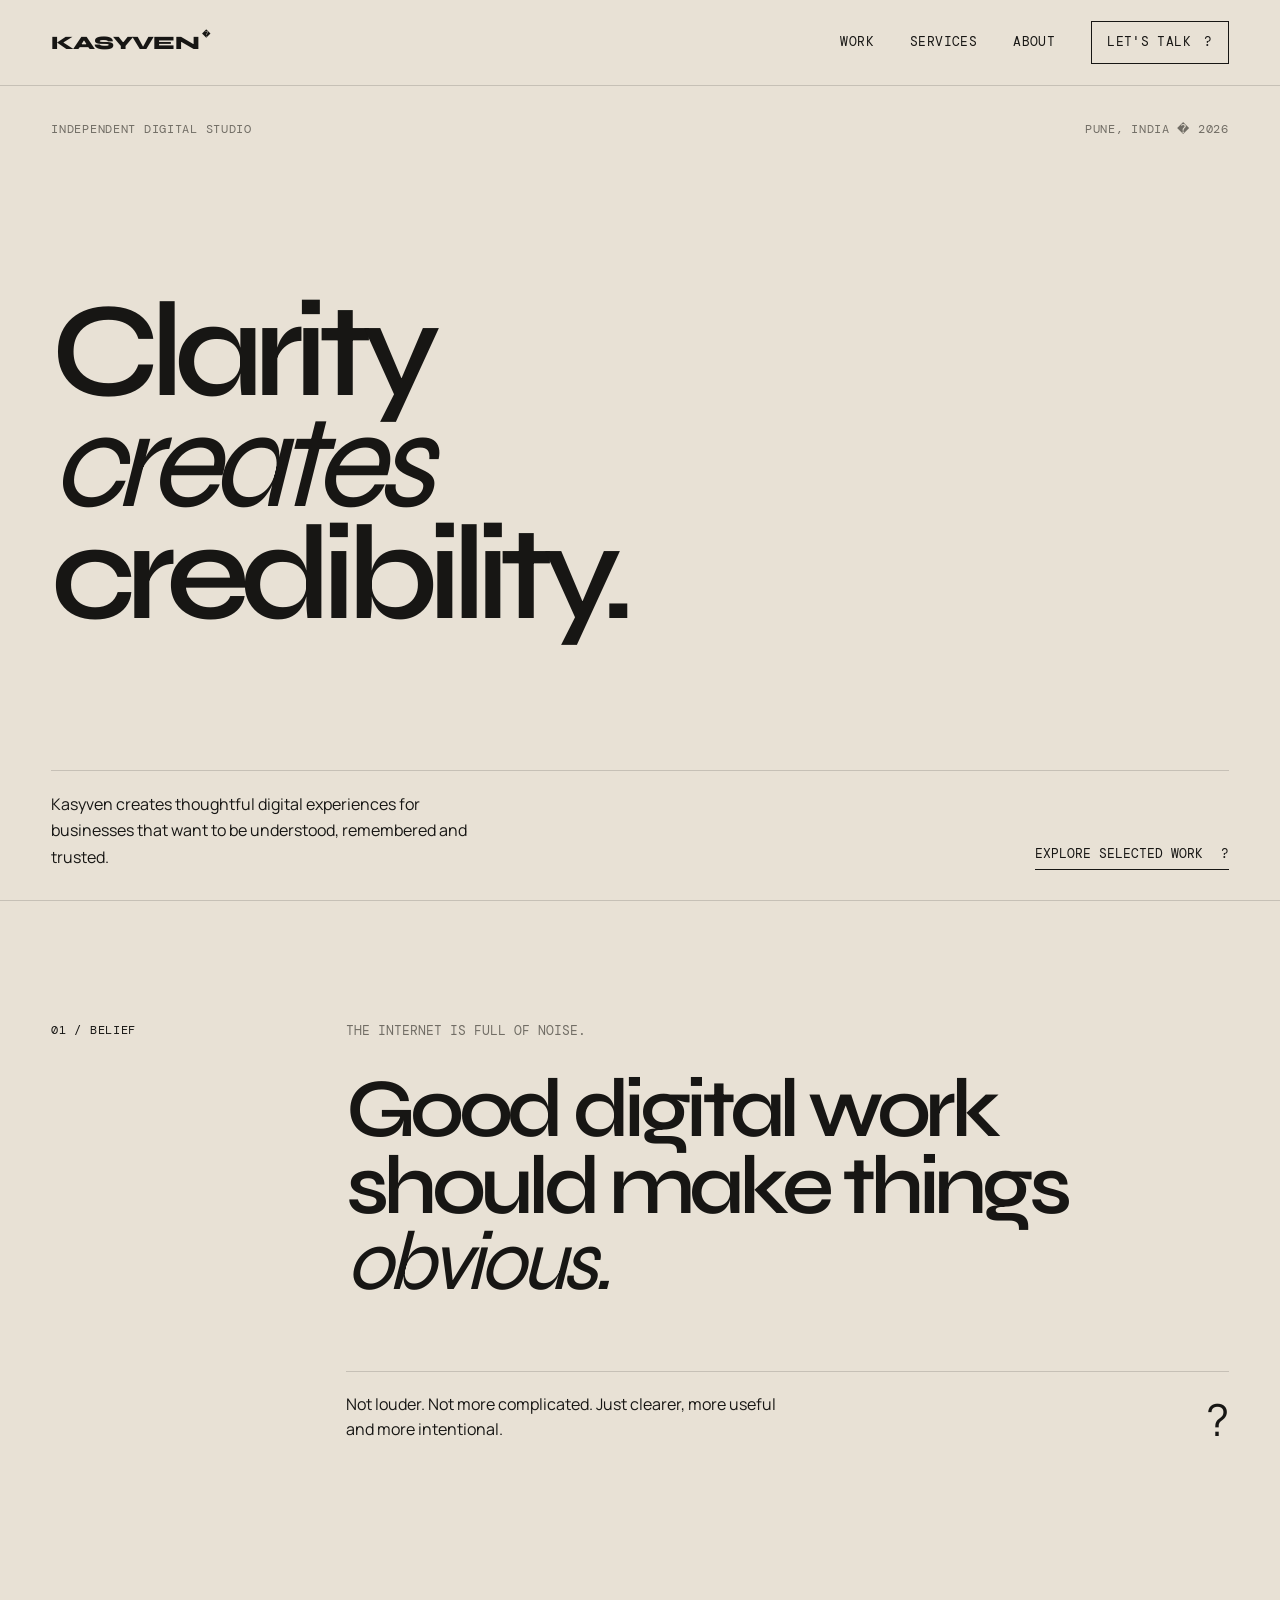
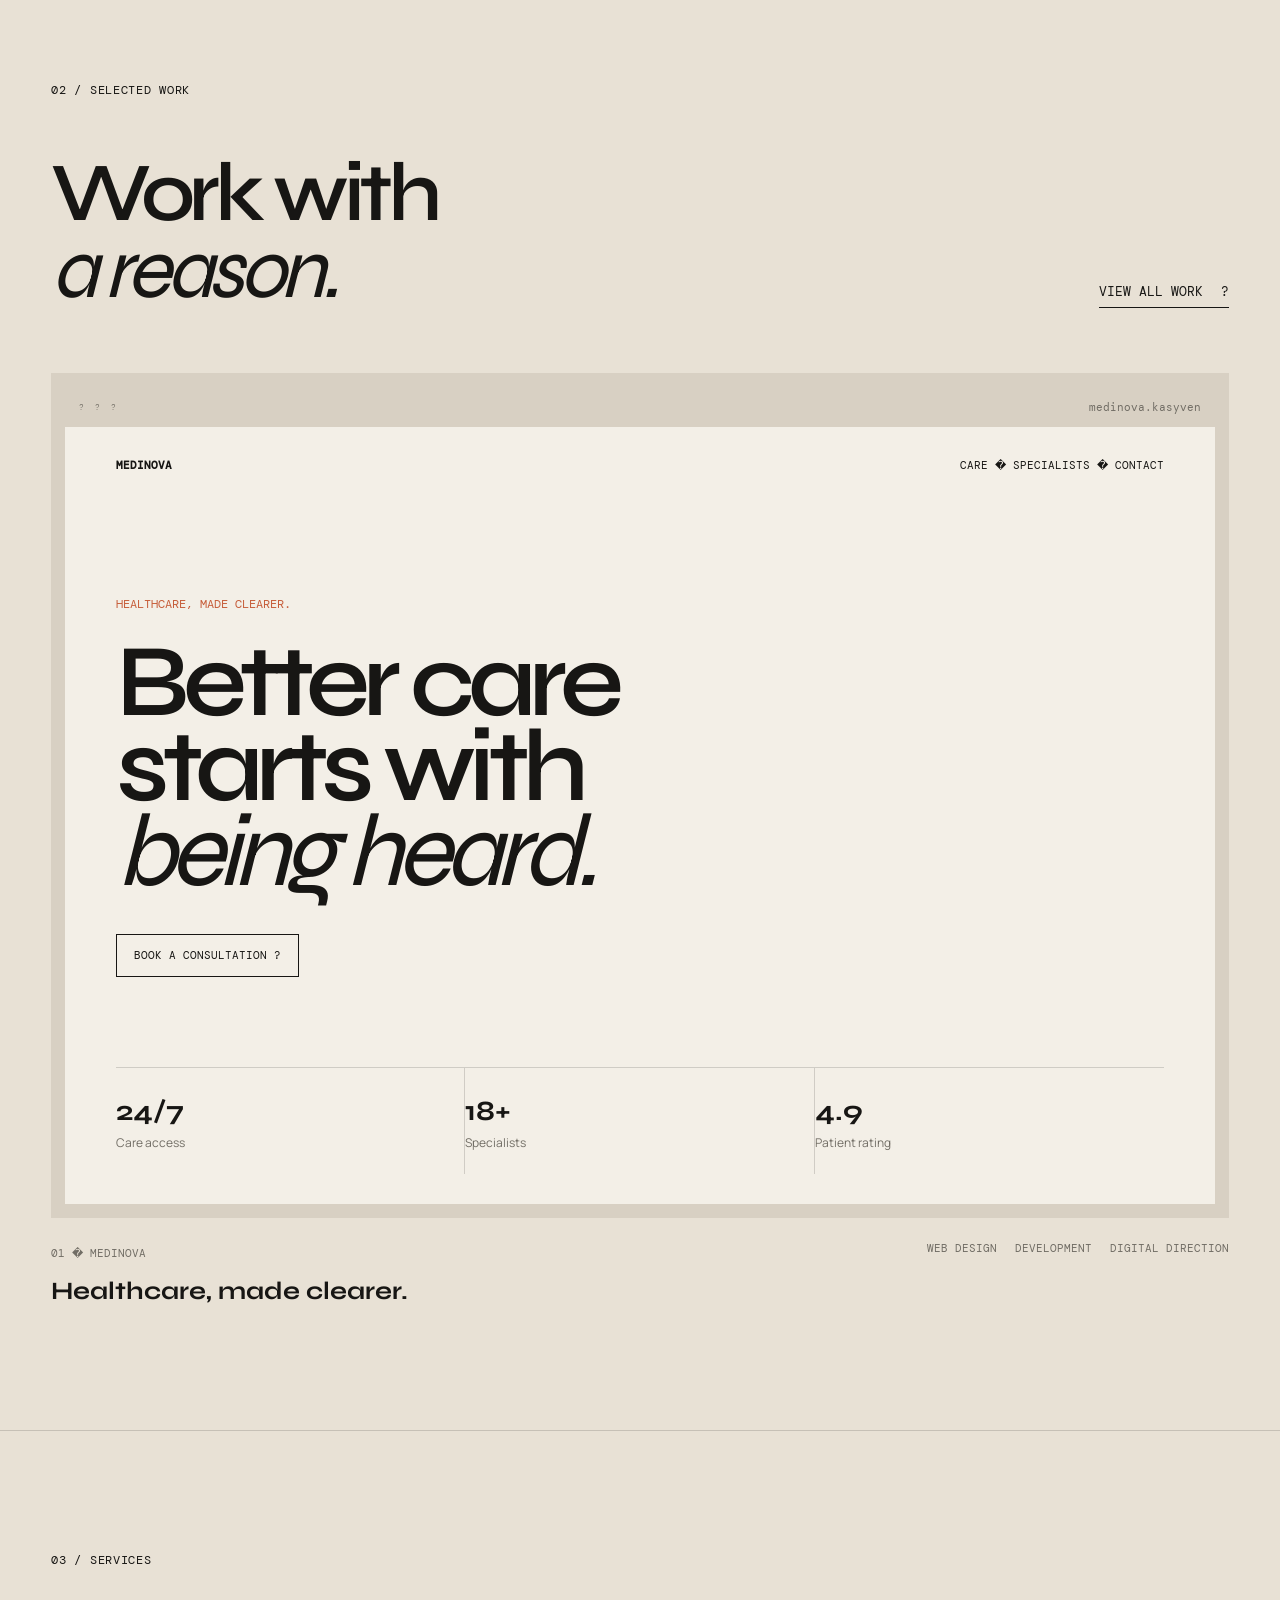
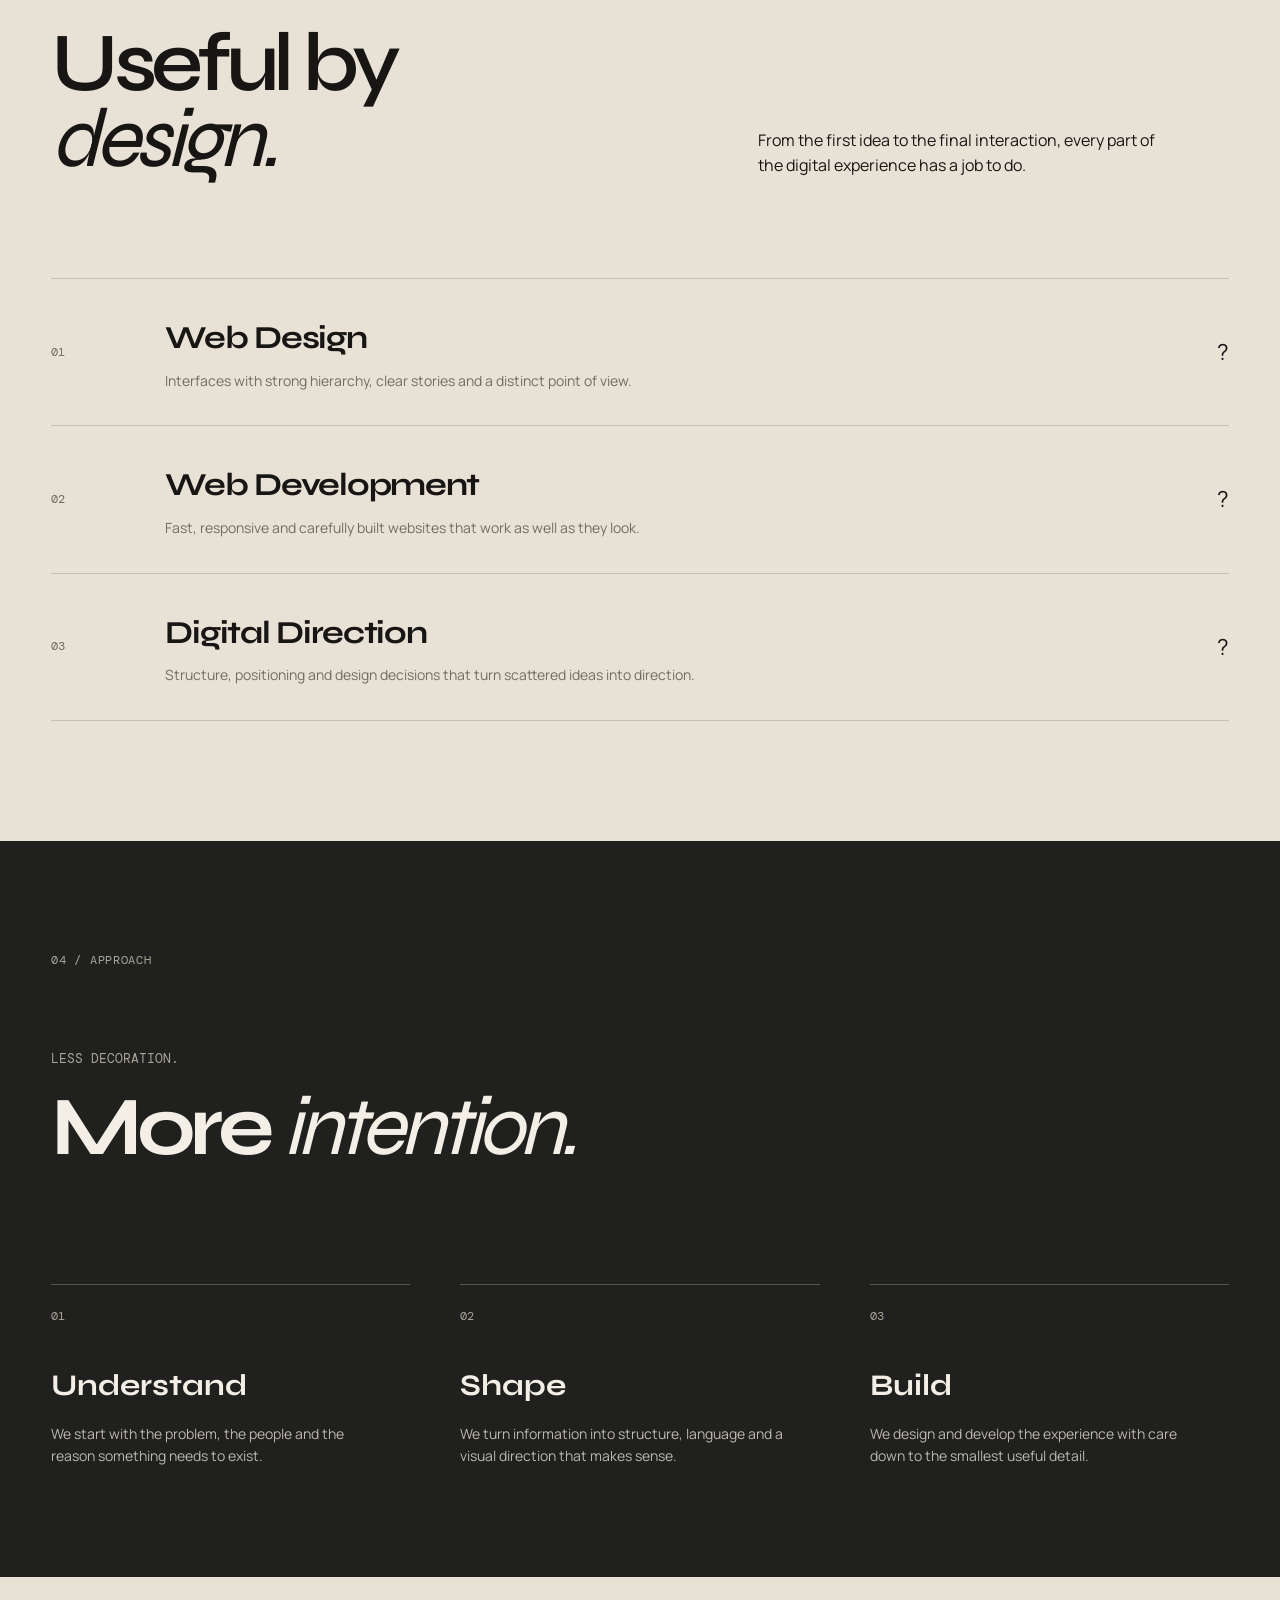
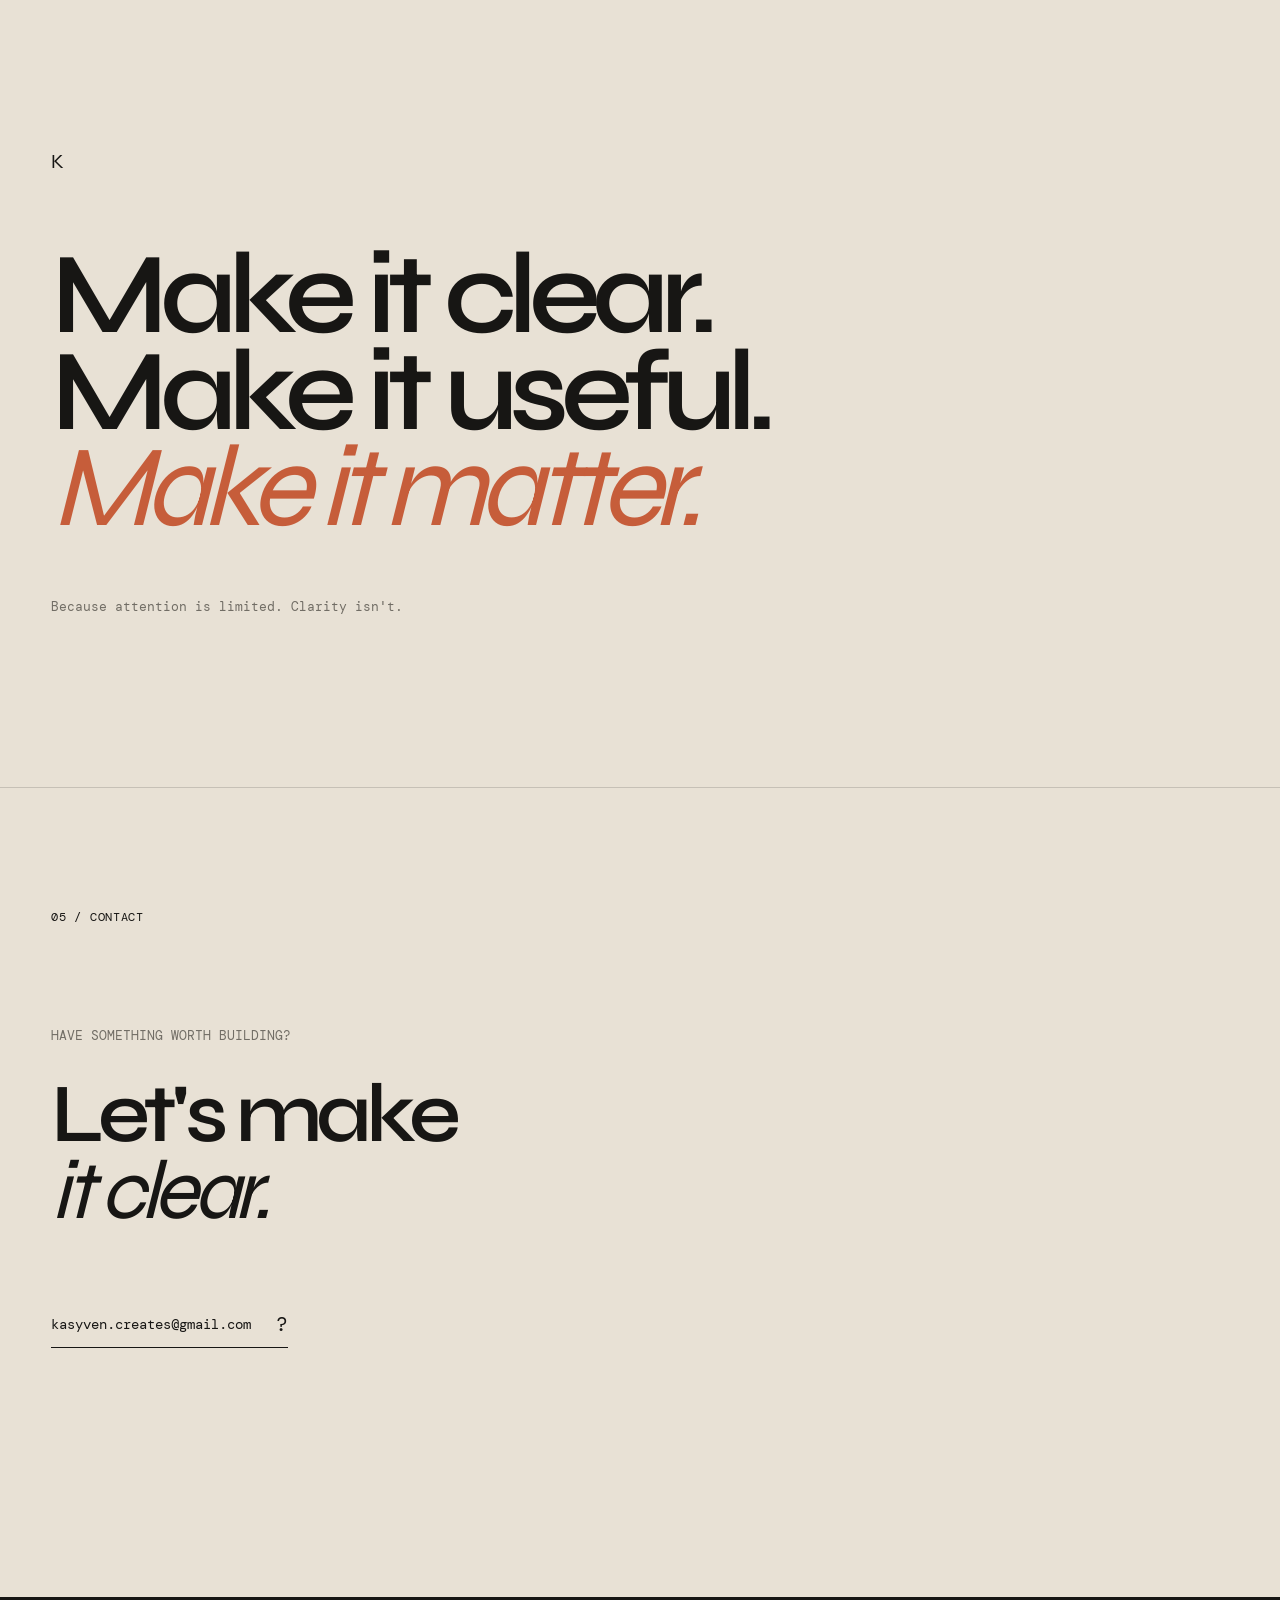
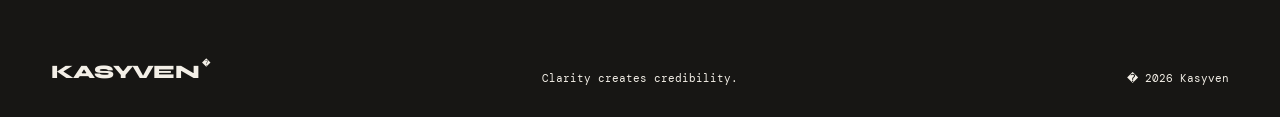
==== commit 25cd484a: "Connect MediNova portfolio demo" ====
--- a/index.html
+++ b/index.html
@@ -1,10 +1,10 @@
-﻿<!DOCTYPE html>
+<!DOCTYPE html>
 <html lang="en">
 <head>
   <meta charset="UTF-8">
   <meta name="viewport" content="width=device-width, initial-scale=1.0">
-  <meta name="description" content="Kasyven — Independent digital studio. Clarity creates credibility.">
-  <title>Kasyven — Clarity creates credibility.</title>
+  <meta name="description" content="Kasyven � Independent digital studio. Clarity creates credibility.">
+  <title>Kasyven � Clarity creates credibility.</title>
   <link rel="preconnect" href="https://fonts.googleapis.com">
   <link rel="preconnect" href="https://fonts.gstatic.com" crossorigin>
   <link href="https://fonts.googleapis.com/css2?family=DM+Mono:wght@400;500&family=Manrope:wght@400;500;600;700&family=Syne:wght@400;500;600;700;800&display=swap" rel="stylesheet">
@@ -13,13 +13,13 @@
 <body>
 
 <header class="site-header">
-  <a class="brand" href="index.html">KASYVEN<span>®</span></a>
+  <a class="brand" href="index.html">KASYVEN<span>�</span></a>
 
   <nav class="nav">
     <a href="work.html">Work</a>
     <a href="services.html">Services</a>
     <a href="about.html">About</a>
-    <a class="nav-talk" href="contact.html">Let's talk <span>↗</span></a>
+    <a class="nav-talk" href="contact.html">Let's talk <span>?</span></a>
   </nav>
 
   <button class="menu-toggle" aria-label="Open menu">
@@ -32,7 +32,7 @@
 <section class="hero">
   <div class="eyebrow">
     <span>Independent digital studio</span>
-    <span>Pune, India · 2026</span>
+    <span>Pune, India � 2026</span>
   </div>
 
   <div class="hero-title">
@@ -46,7 +46,7 @@
     </p>
 
     <a class="text-link" href="work.html">
-      Explore selected work <span>↓</span>
+      Explore selected work <span>?</span>
     </a>
   </div>
 </section>
@@ -62,7 +62,7 @@
         Not louder. Not more complicated. Just clearer, more useful
         and more intentional.
       </p>
-      <span class="asterisk">✳</span>
+      <span class="asterisk">?</span>
     </div>
   </div>
 </section>
@@ -72,26 +72,26 @@
 
   <div class="work-heading">
     <h2>Work with<br><em>a reason.</em></h2>
-    <a class="text-link" href="work.html">View all work <span>↗</span></a>
-  </div>
-
-  <a href="work.html" class="project-card">
+    <a class="text-link" href="work.html">View all work <span>?</span></a>
+  </div>
+
+  <a href="https://kasyvencreates.github.io/kasyven-demos/website1/" class="project-card" target="_blank" rel="noopener">
     <div class="browser">
       <div class="browser-bar">
-        <span class="browser-dots">● ● ●</span>
+        <span class="browser-dots">? ? ?</span>
         <span>medinova.kasyven</span>
       </div>
 
       <div class="browser-screen">
         <div class="mini-nav">
           <strong>MEDINOVA</strong>
-          <span>Care · Specialists · Contact</span>
+          <span>Care � Specialists � Contact</span>
         </div>
 
         <div class="mini-hero">
           <small>HEALTHCARE, MADE CLEARER.</small>
           <h3>Better care<br>starts with<br><i>being heard.</i></h3>
-          <div class="mini-button">Book a consultation →</div>
+          <div class="mini-button">Book a consultation ?</div>
         </div>
 
         <div class="mini-stats">
@@ -104,7 +104,7 @@
 
     <div class="project-meta">
       <div>
-        <span>01 — MediNova</span>
+        <span>01 � MediNova</span>
         <h3>Healthcare, made clearer.</h3>
       </div>
       <div class="project-type">
@@ -134,7 +134,7 @@
         <h3>Web Design</h3>
         <p>Interfaces with strong hierarchy, clear stories and a distinct point of view.</p>
       </div>
-      <span class="arrow">↗</span>
+      <span class="arrow">?</span>
     </a>
 
     <a href="services.html" class="service-row">
@@ -143,7 +143,7 @@
         <h3>Web Development</h3>
         <p>Fast, responsive and carefully built websites that work as well as they look.</p>
       </div>
-      <span class="arrow">↗</span>
+      <span class="arrow">?</span>
     </a>
 
     <a href="services.html" class="service-row">
@@ -152,7 +152,7 @@
         <h3>Digital Direction</h3>
         <p>Structure, positioning and design decisions that turn scattered ideas into direction.</p>
       </div>
-      <span class="arrow">↗</span>
+      <span class="arrow">?</span>
     </a>
   </div>
 </section>
@@ -199,7 +199,7 @@
     <p>Have something worth building?</p>
     <h2>Let's make<br><em>it clear.</em></h2>
     <a href="mailto:kasyven.creates@gmail.com" class="email-link">
-      kasyven.creates@gmail.com <span>↗</span>
+      kasyven.creates@gmail.com <span>?</span>
     </a>
   </div>
 </section>
@@ -207,11 +207,12 @@
 </main>
 
 <footer class="site-footer">
-  <div class="brand">KASYVEN<span>®</span></div>
+  <div class="brand">KASYVEN<span>�</span></div>
   <div>Clarity creates credibility.</div>
-  <div>© 2026 Kasyven</div>
+  <div>� 2026 Kasyven</div>
 </footer>
 
 <script src="js/script.js"></script>
 </body>
 </html>
+
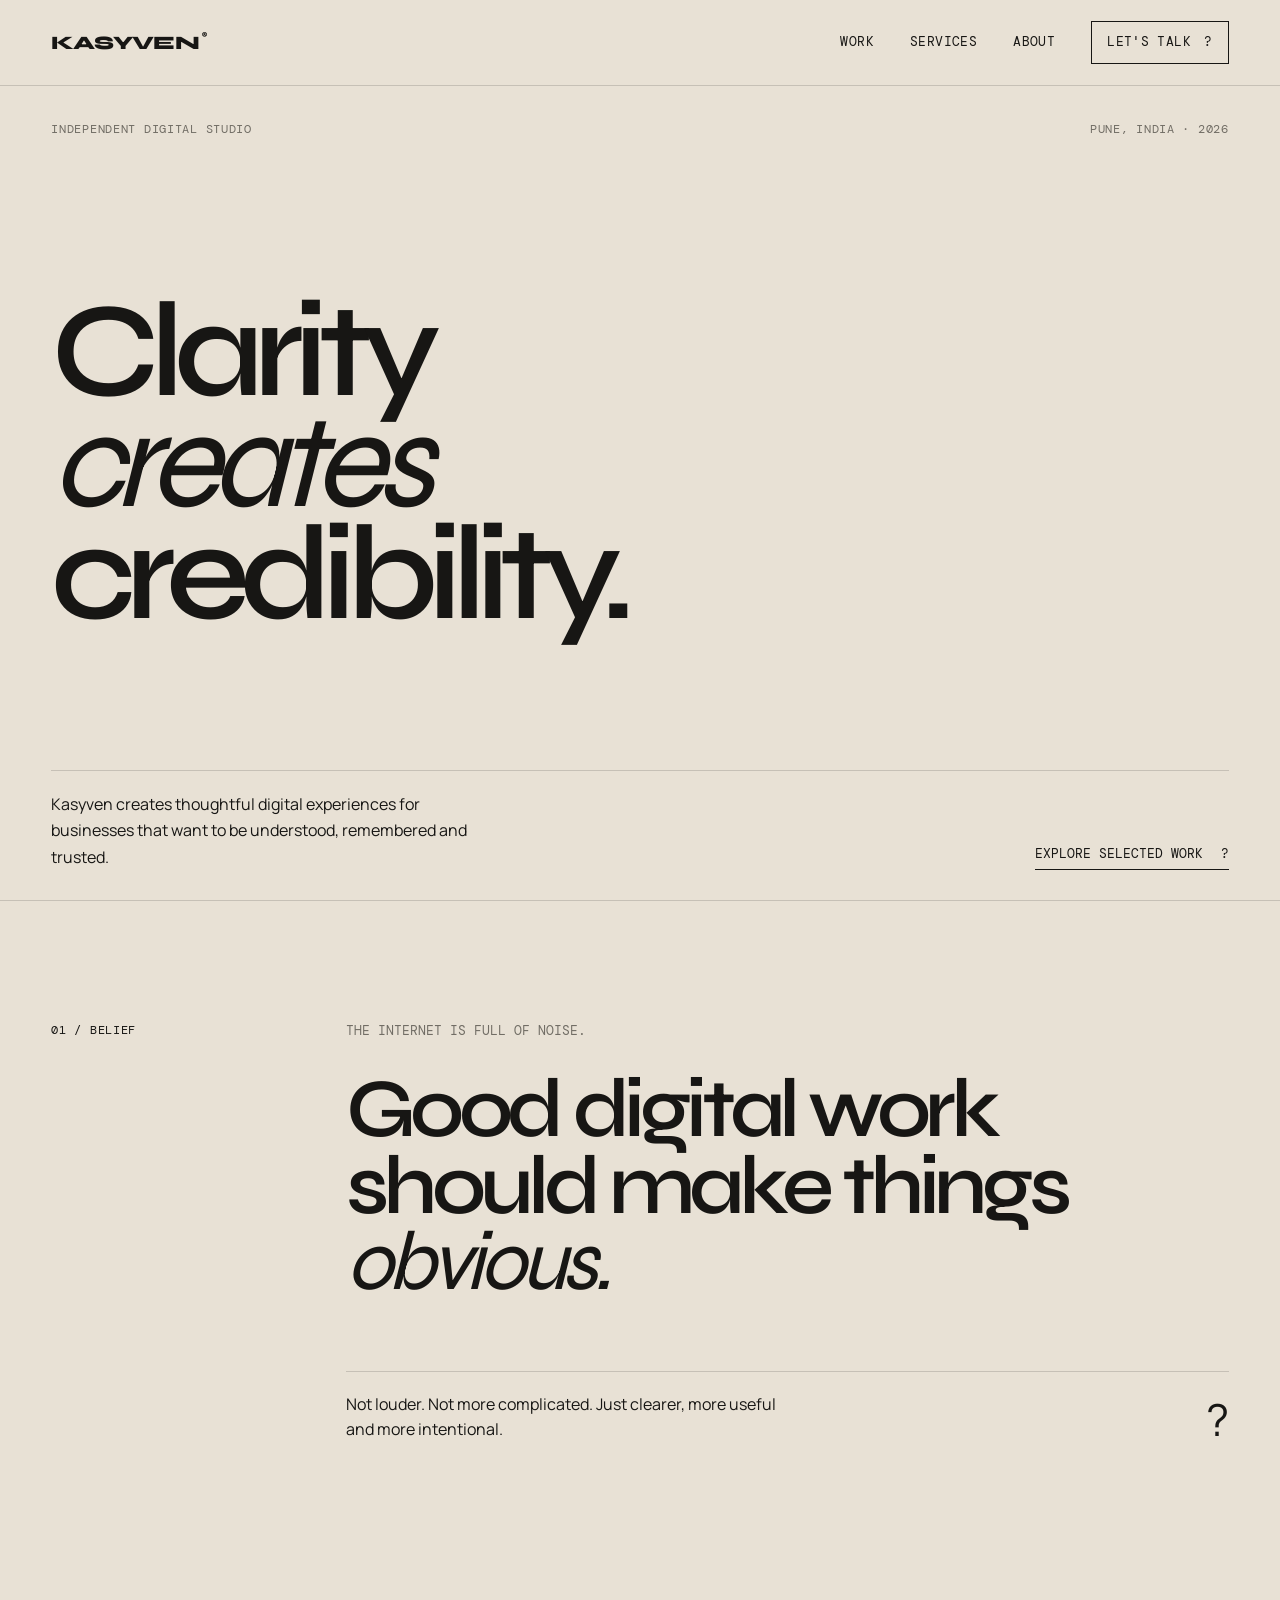
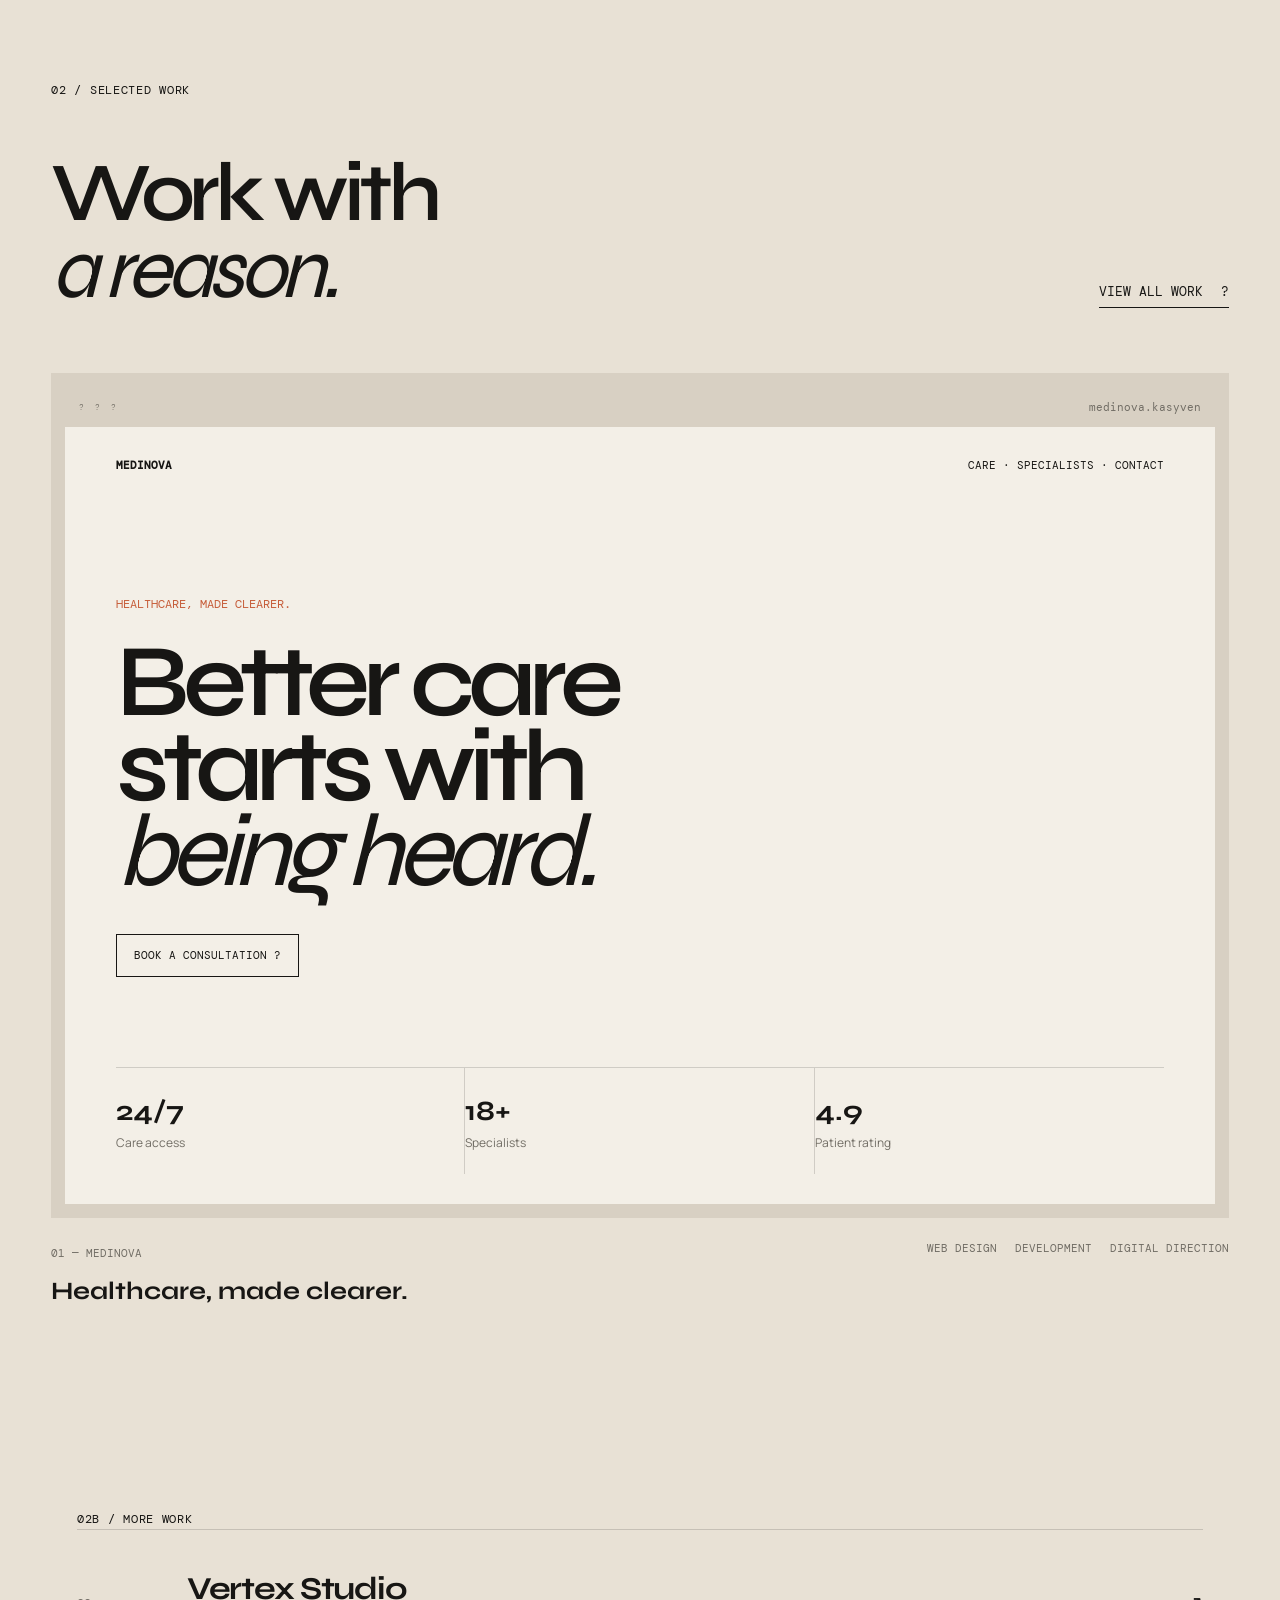
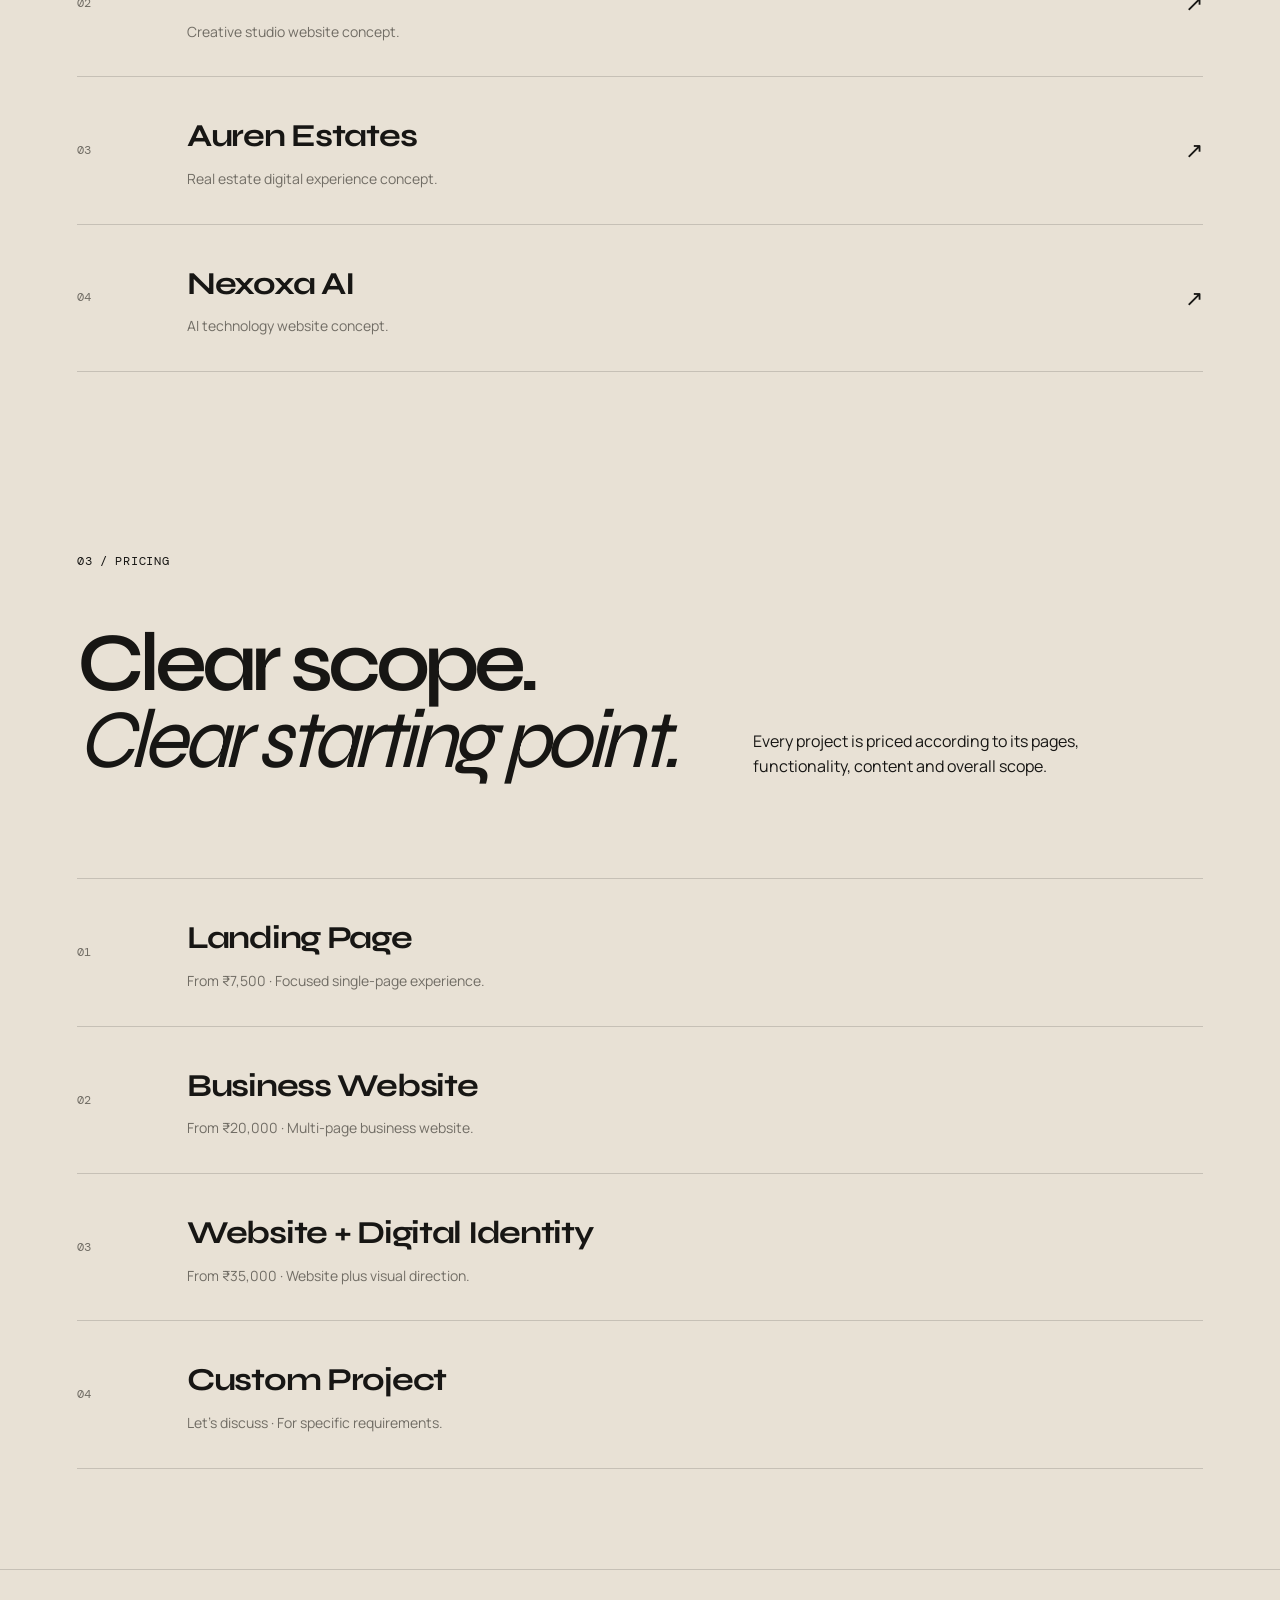
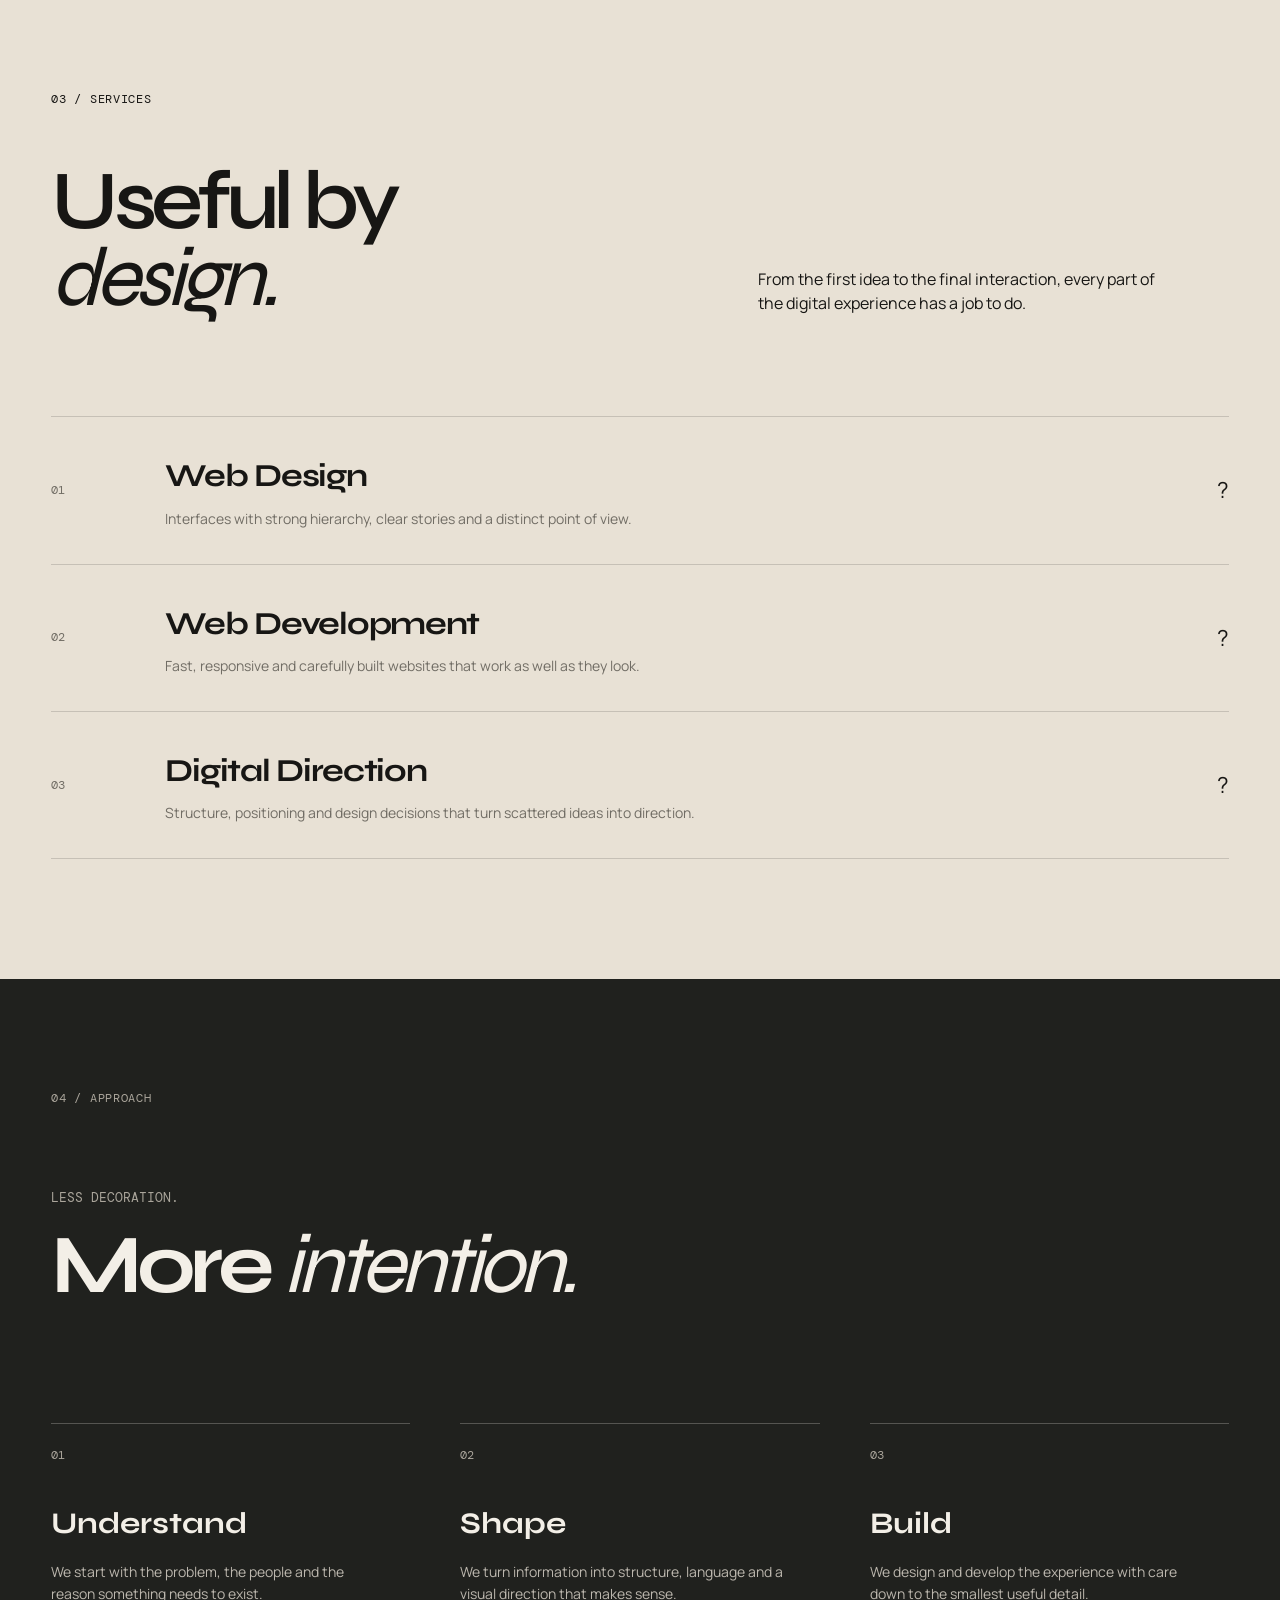
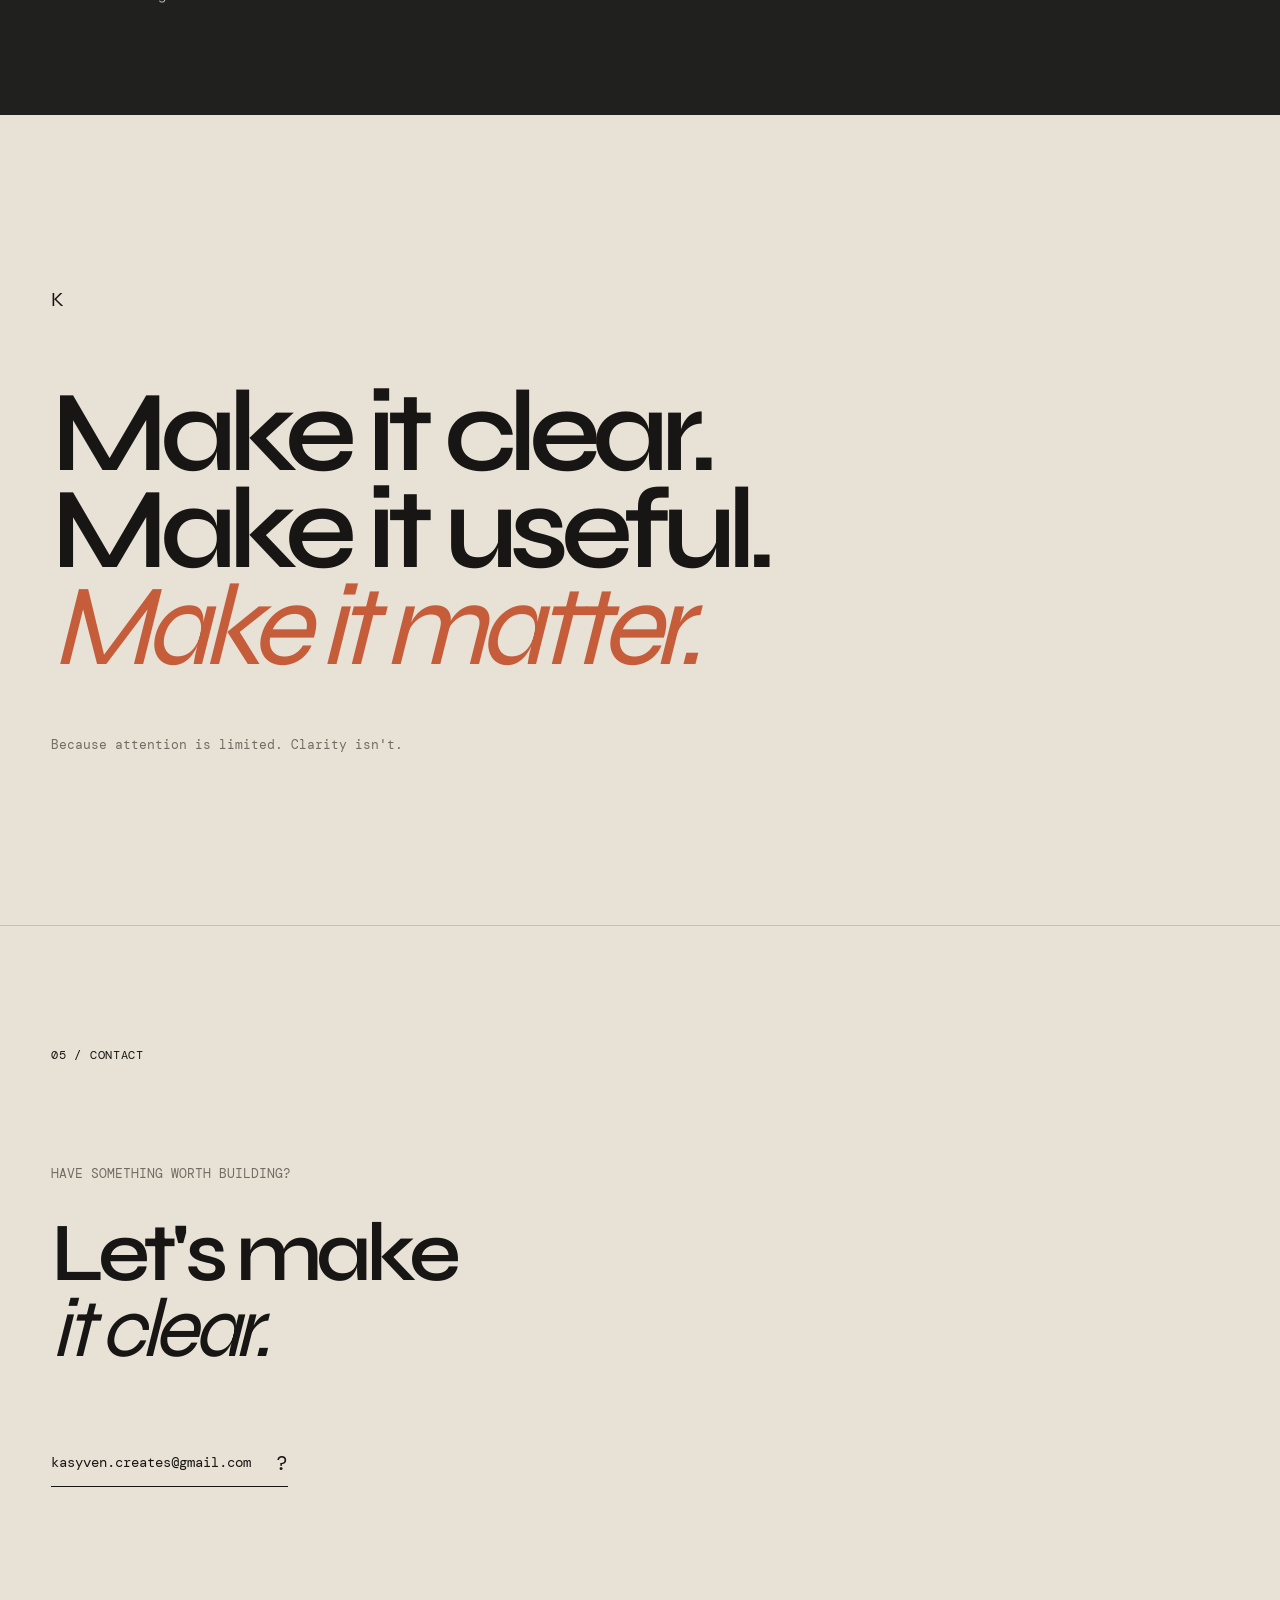
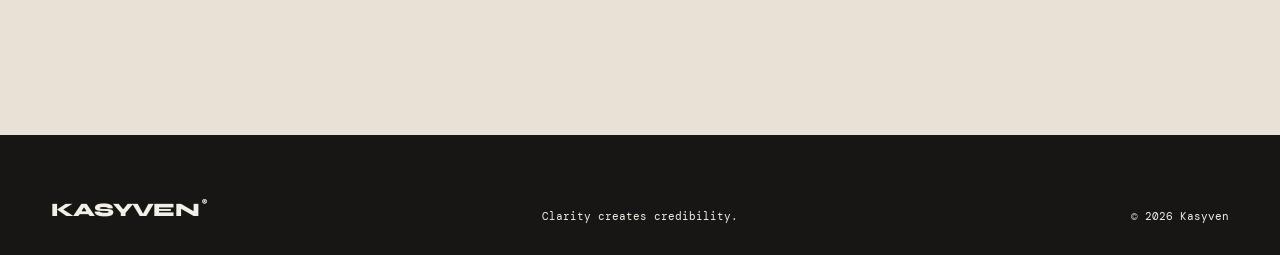
==== commit c58b1f1b: "Add portfolio projects and pricing to homepage" ====
--- a/index.html
+++ b/index.html
@@ -1,10 +1,10 @@
-<!DOCTYPE html>
+﻿<!DOCTYPE html>
 <html lang="en">
 <head>
   <meta charset="UTF-8">
   <meta name="viewport" content="width=device-width, initial-scale=1.0">
-  <meta name="description" content="Kasyven � Independent digital studio. Clarity creates credibility.">
-  <title>Kasyven � Clarity creates credibility.</title>
+  <meta name="description" content="Kasyven — Independent digital studio. Clarity creates credibility.">
+  <title>Kasyven — Clarity creates credibility.</title>
   <link rel="preconnect" href="https://fonts.googleapis.com">
   <link rel="preconnect" href="https://fonts.gstatic.com" crossorigin>
   <link href="https://fonts.googleapis.com/css2?family=DM+Mono:wght@400;500&family=Manrope:wght@400;500;600;700&family=Syne:wght@400;500;600;700;800&display=swap" rel="stylesheet">
@@ -13,7 +13,7 @@
 <body>
 
 <header class="site-header">
-  <a class="brand" href="index.html">KASYVEN<span>�</span></a>
+  <a class="brand" href="index.html">KASYVEN<span>®</span></a>
 
   <nav class="nav">
     <a href="work.html">Work</a>
@@ -32,7 +32,7 @@
 <section class="hero">
   <div class="eyebrow">
     <span>Independent digital studio</span>
-    <span>Pune, India � 2026</span>
+    <span>Pune, India · 2026</span>
   </div>
 
   <div class="hero-title">
@@ -85,7 +85,7 @@
       <div class="browser-screen">
         <div class="mini-nav">
           <strong>MEDINOVA</strong>
-          <span>Care � Specialists � Contact</span>
+          <span>Care · Specialists · Contact</span>
         </div>
 
         <div class="mini-hero">
@@ -104,7 +104,7 @@
 
     <div class="project-meta">
       <div>
-        <span>01 � MediNova</span>
+        <span>01 — MediNova</span>
         <h3>Healthcare, made clearer.</h3>
       </div>
       <div class="project-type">
@@ -116,6 +116,61 @@
   </a>
 </section>
 
+
+<section class="work-more" style="padding: 80px 6vw;">
+  <div class="section-index">02B / More work</div>
+
+  <div class="service-list">
+    <a href="https://kasyvencreates.github.io/kasyven-demos/website2/" target="_blank" rel="noopener" class="service-row">
+      <span>02</span>
+      <div><h3>Vertex Studio</h3><p>Creative studio website concept.</p></div>
+      <span class="arrow">↗</span>
+    </a>
+
+    <a href="https://kasyvencreates.github.io/kasyven-demos/website3/" target="_blank" rel="noopener" class="service-row">
+      <span>03</span>
+      <div><h3>Auren Estates</h3><p>Real estate digital experience concept.</p></div>
+      <span class="arrow">↗</span>
+    </a>
+
+    <a href="https://kasyvencreates.github.io/kasyven-demos/website4/" target="_blank" rel="noopener" class="service-row">
+      <span>04</span>
+      <div><h3>Nexoxa AI</h3><p>AI technology website concept.</p></div>
+      <span class="arrow">↗</span>
+    </a>
+  </div>
+</section>
+
+<section class="pricing" style="padding: 100px 6vw;">
+  <div class="section-index">03 / Pricing</div>
+
+  <div class="services-intro">
+    <h2>Clear scope.<br><em>Clear starting point.</em></h2>
+    <p>Every project is priced according to its pages, functionality, content and overall scope.</p>
+  </div>
+
+  <div class="service-list">
+    <div class="service-row">
+      <span>01</span>
+      <div><h3>Landing Page</h3><p>From ₹7,500 · Focused single-page experience.</p></div>
+    </div>
+
+    <div class="service-row">
+      <span>02</span>
+      <div><h3>Business Website</h3><p>From ₹20,000 · Multi-page business website.</p></div>
+    </div>
+
+    <div class="service-row">
+      <span>03</span>
+      <div><h3>Website + Digital Identity</h3><p>From ₹35,000 · Website plus visual direction.</p></div>
+    </div>
+
+    <div class="service-row">
+      <span>04</span>
+      <div><h3>Custom Project</h3><p>Let’s discuss · For specific requirements.</p></div>
+    </div>
+  </div>
+</section>
 <section class="services-preview">
   <div class="section-index">03 / Services</div>
 
@@ -207,12 +262,15 @@
 </main>
 
 <footer class="site-footer">
-  <div class="brand">KASYVEN<span>�</span></div>
+  <div class="brand">KASYVEN<span>®</span></div>
   <div>Clarity creates credibility.</div>
-  <div>� 2026 Kasyven</div>
+  <div>© 2026 Kasyven</div>
 </footer>
 
 <script src="js/script.js"></script>
 </body>
 </html>
 
+
+
+
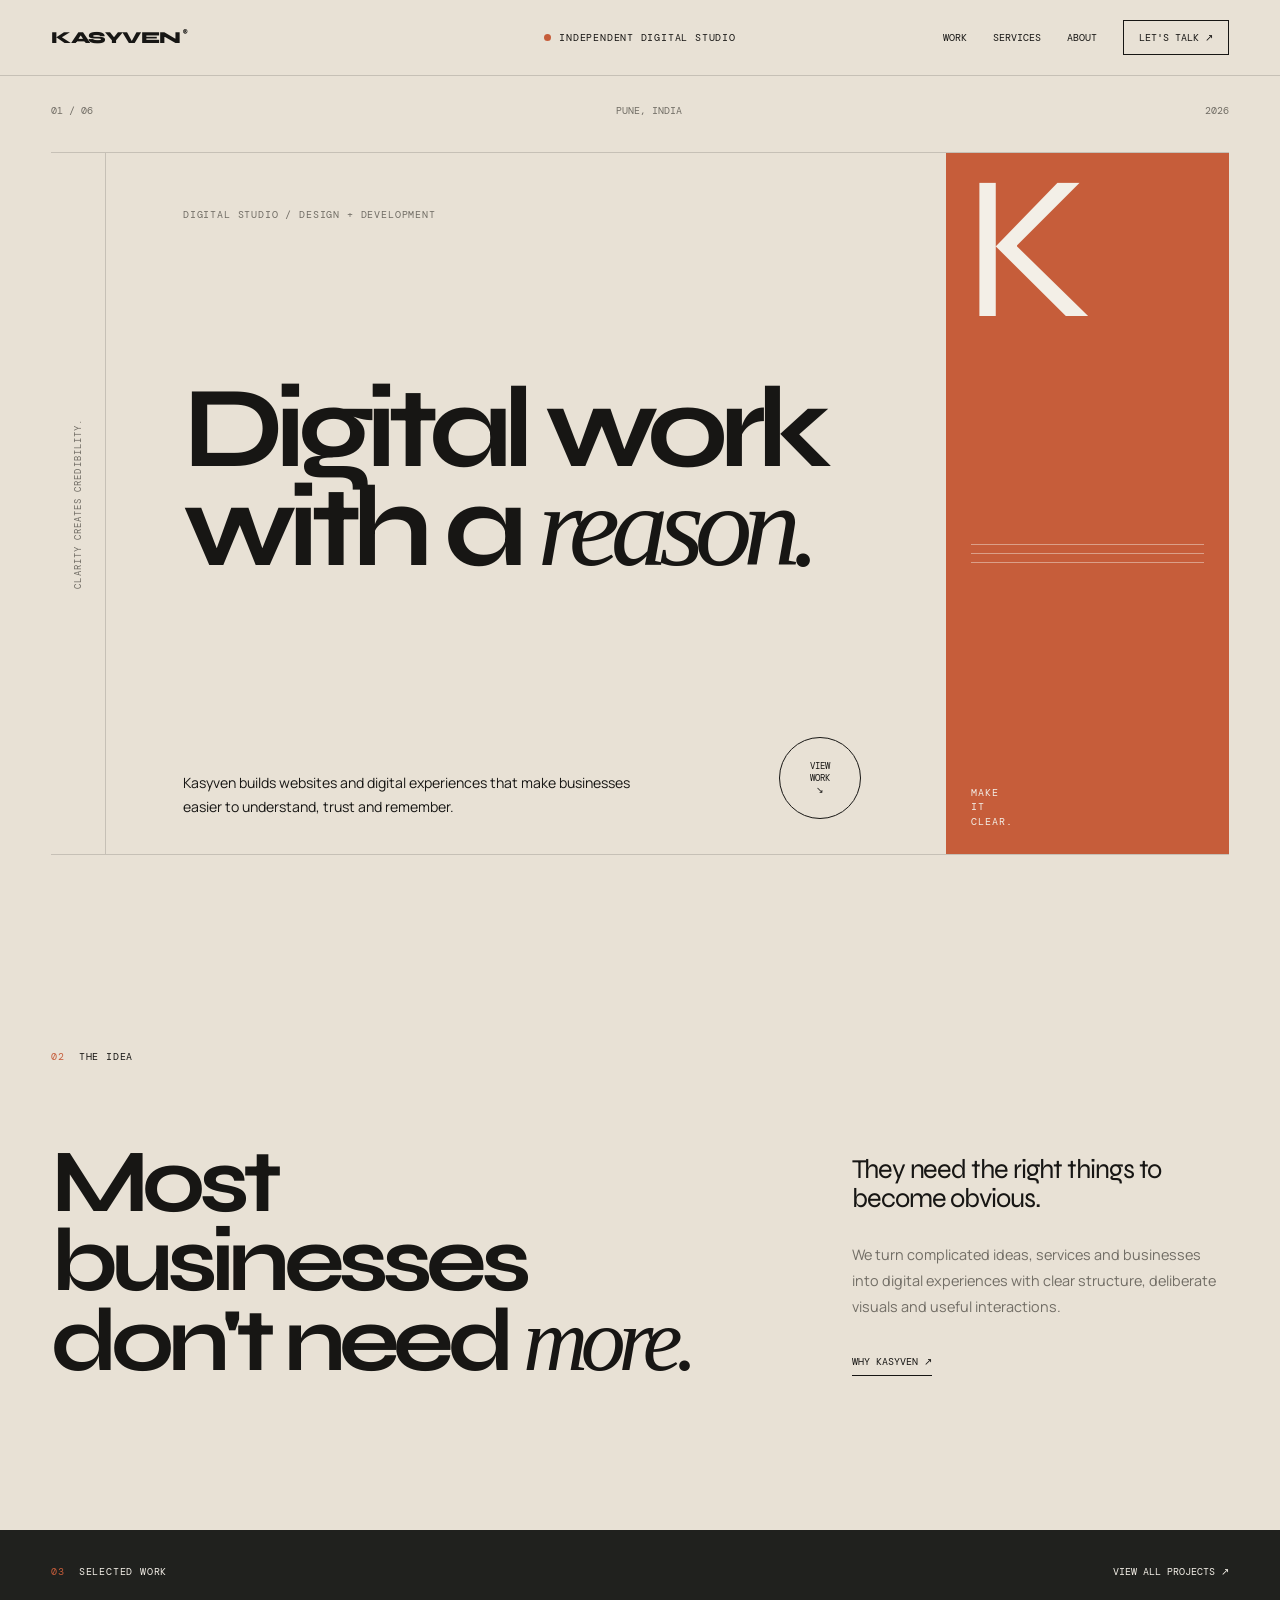
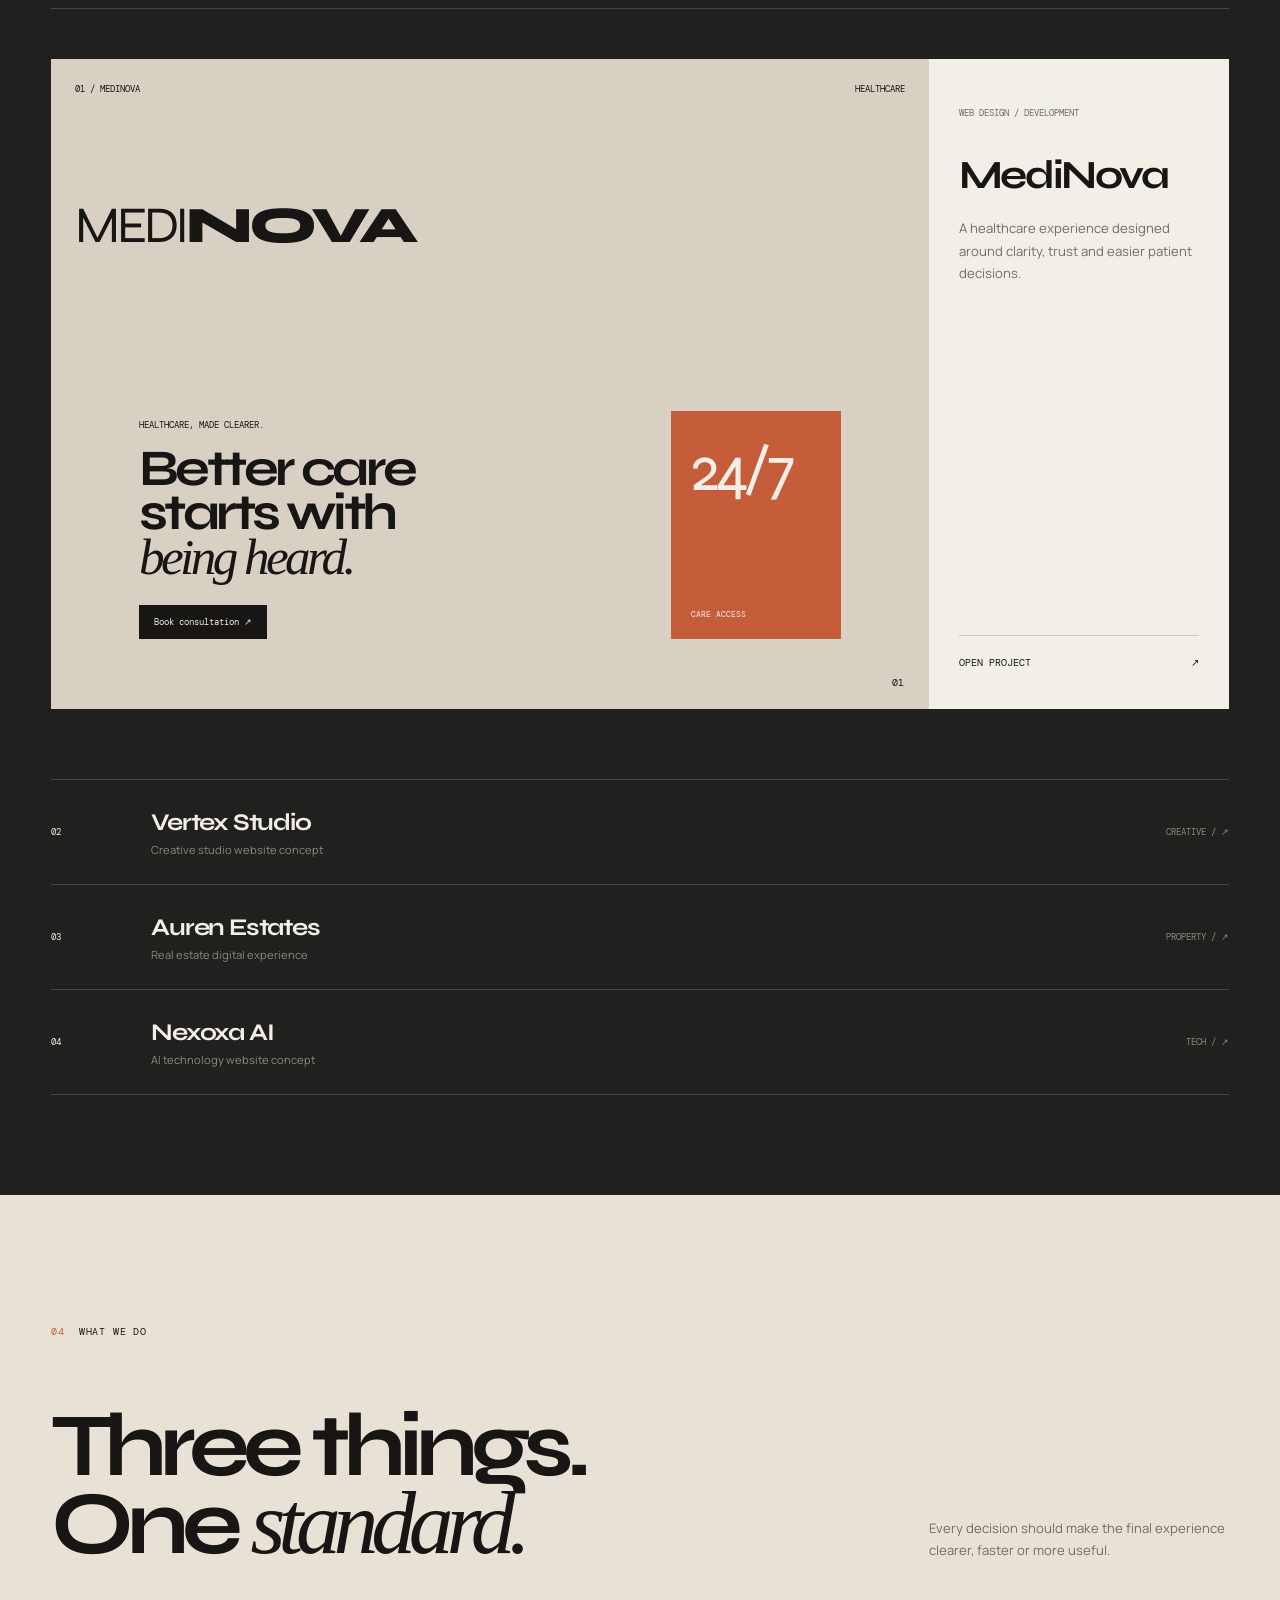
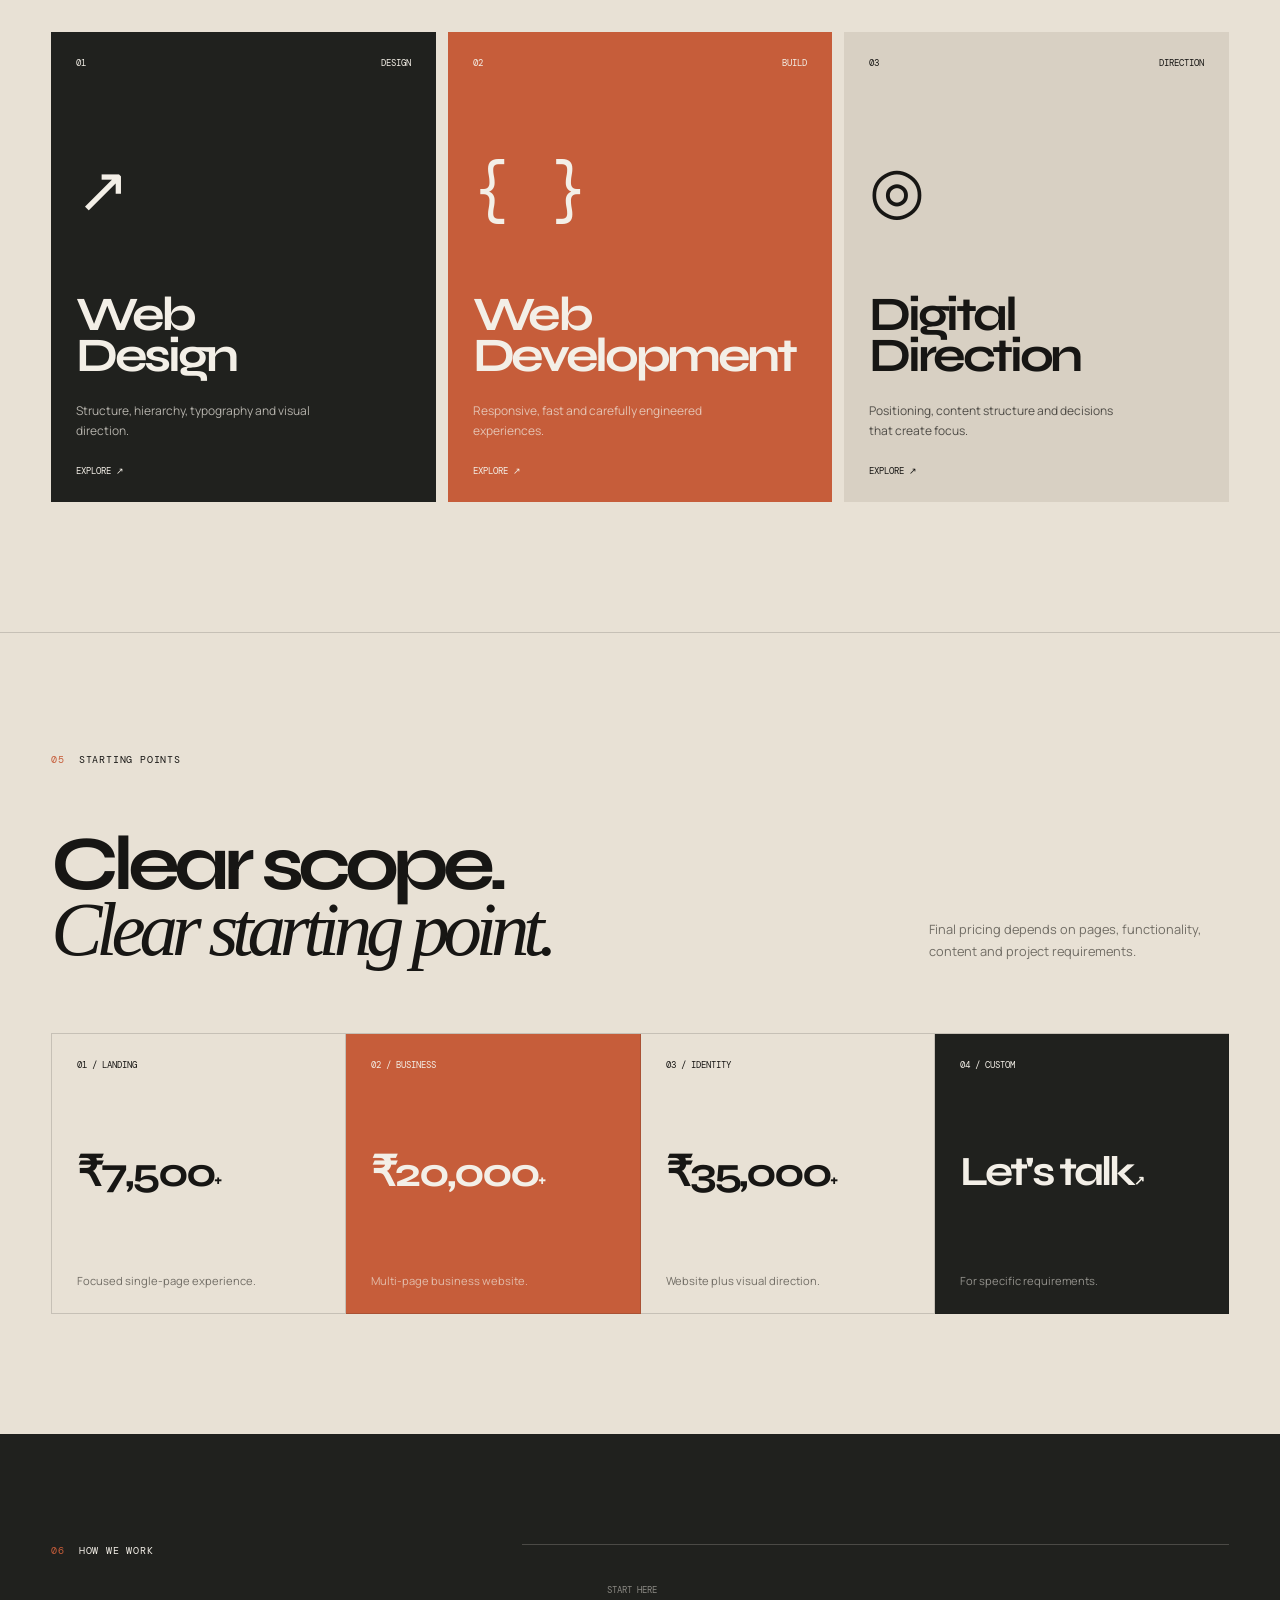
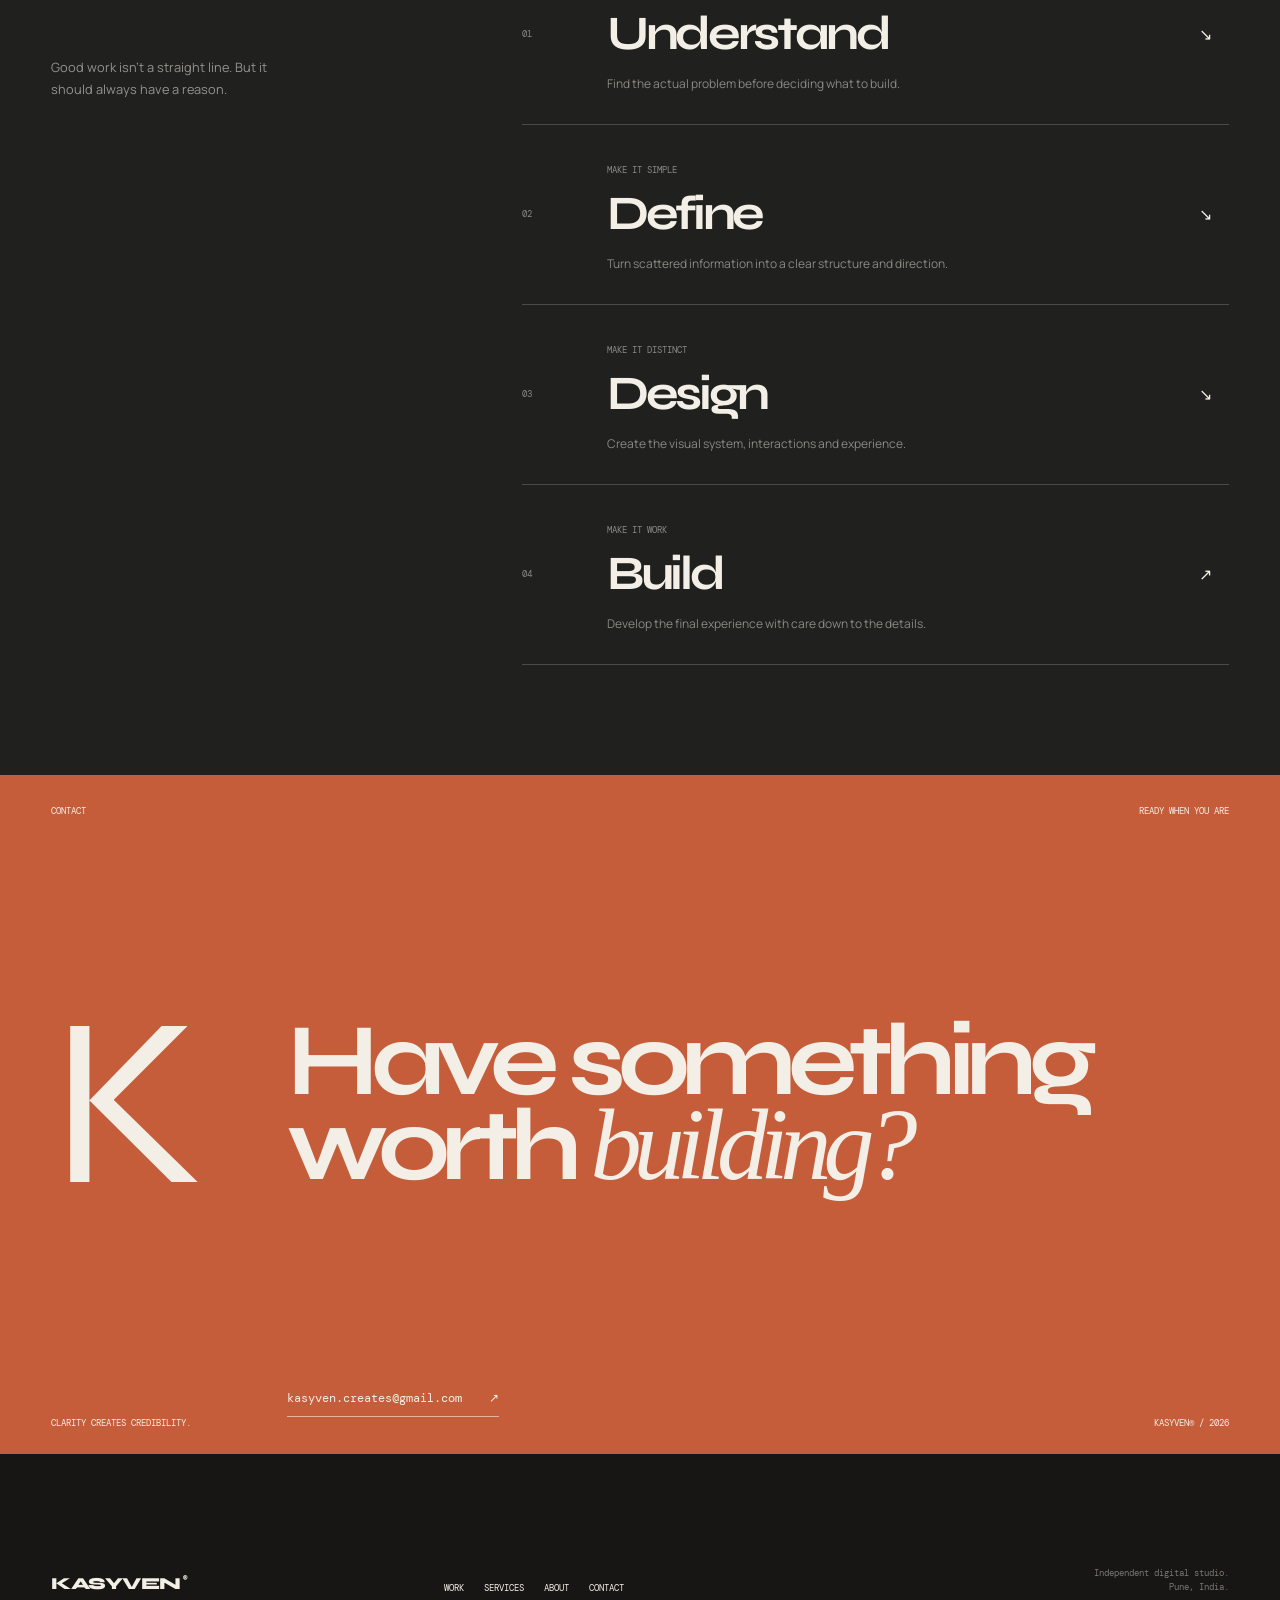
==== commit 6772a2c0: "Redesign Kasyven homepage" ====
--- a/index.html
+++ b/index.html
@@ -3,274 +3,580 @@
 <head>
   <meta charset="UTF-8">
   <meta name="viewport" content="width=device-width, initial-scale=1.0">
+
   <meta name="description" content="Kasyven — Independent digital studio. Clarity creates credibility.">
-  <title>Kasyven — Clarity creates credibility.</title>
+
+  <title>Kasyven — Digital Studio</title>
+
   <link rel="preconnect" href="https://fonts.googleapis.com">
   <link rel="preconnect" href="https://fonts.gstatic.com" crossorigin>
-  <link href="https://fonts.googleapis.com/css2?family=DM+Mono:wght@400;500&family=Manrope:wght@400;500;600;700&family=Syne:wght@400;500;600;700;800&display=swap" rel="stylesheet">
+
+  <link href="https://fonts.googleapis.com/css2?family=DM+Mono:wght@400;500&family=Manrope:wght@400;500;600;700;800&family=Syne:wght@400;500;600;700;800&display=swap" rel="stylesheet">
+
   <link rel="stylesheet" href="css/style.css">
 </head>
+
 <body>
 
 <header class="site-header">
-  <a class="brand" href="index.html">KASYVEN<span>®</span></a>
-
-  <nav class="nav">
+  <a href="index.html" class="brand">
+    KASYVEN<span>®</span>
+  </a>
+
+  <div class="header-status">
+    <span class="status-dot"></span>
+    Independent digital studio
+  </div>
+
+  <nav>
     <a href="work.html">Work</a>
     <a href="services.html">Services</a>
     <a href="about.html">About</a>
-    <a class="nav-talk" href="contact.html">Let's talk <span>?</span></a>
+    <a href="contact.html" class="header-contact">Let's talk ↗</a>
   </nav>
 
   <button class="menu-toggle" aria-label="Open menu">
-    <span></span><span></span>
+    <span></span>
+    <span></span>
   </button>
 </header>
 
+
 <main>
 
+<!-- HERO -->
+
 <section class="hero">
-  <div class="eyebrow">
-    <span>Independent digital studio</span>
-    <span>Pune, India · 2026</span>
-  </div>
-
-  <div class="hero-title">
-    <h1>Clarity<br><em>creates</em><br>credibility.</h1>
-  </div>
-
-  <div class="hero-bottom">
+
+  <div class="hero-meta">
+    <span>01 / 06</span>
+    <span>Pune, India</span>
+    <span>2026</span>
+  </div>
+
+  <div class="hero-grid">
+
+    <div class="hero-label">
+      <span class="vertical-text">CLARITY CREATES CREDIBILITY.</span>
+    </div>
+
+    <div class="hero-main">
+
+      <div class="hero-kicker">
+        DIGITAL STUDIO / DESIGN + DEVELOPMENT
+      </div>
+
+      <h1>
+        Digital work<br>
+        with a <em>reason.</em>
+      </h1>
+
+      <div class="hero-footer">
+
+        <p>
+          Kasyven builds websites and digital experiences
+          that make businesses easier to understand,
+          trust and remember.
+        </p>
+
+        <a href="work.html" class="circle-link">
+          <span>View<br>work</span>
+          ↘
+        </a>
+
+      </div>
+
+    </div>
+
+    <div class="hero-object">
+      <div class="object-number">K</div>
+      <div class="object-lines">
+        <span></span>
+        <span></span>
+        <span></span>
+      </div>
+      <div class="object-caption">
+        MAKE<br>
+        IT<br>
+        CLEAR.
+      </div>
+    </div>
+
+  </div>
+
+</section>
+
+
+<!-- INTRO -->
+
+<section class="intro-section">
+
+  <div class="section-tag">
+    <span>02</span>
+    THE IDEA
+  </div>
+
+  <div class="intro-layout">
+
+    <h2>
+      Most businesses<br>
+      don't need <em>more.</em>
+    </h2>
+
+    <div class="intro-copy">
+      <p class="large-copy">
+        They need the right things
+        to become obvious.
+      </p>
+
+      <p>
+        We turn complicated ideas, services and businesses
+        into digital experiences with clear structure,
+        deliberate visuals and useful interactions.
+      </p>
+
+      <a href="about.html" class="under-link">
+        Why Kasyven <span>↗</span>
+      </a>
+    </div>
+
+  </div>
+
+</section>
+
+
+<!-- FEATURED WORK -->
+
+<section class="work-section">
+
+  <div class="section-header">
+    <div class="section-tag light">
+      <span>03</span>
+      SELECTED WORK
+    </div>
+
+    <a href="work.html" class="light-link">
+      View all projects ↗
+    </a>
+  </div>
+
+
+  <div class="featured-project">
+
+    <div class="project-visual">
+
+      <div class="project-topline">
+        <span>01 / MEDINOVA</span>
+        <span>HEALTHCARE</span>
+      </div>
+
+      <div class="medinova-mark">
+        <span>MEDI</span><strong>NOVA</strong>
+      </div>
+
+      <div class="medical-layout">
+
+        <div class="medical-copy">
+          <small>HEALTHCARE, MADE CLEARER.</small>
+
+          <h3>
+            Better care<br>
+            starts with<br>
+            <i>being heard.</i>
+          </h3>
+
+          <span class="fake-button">
+            Book consultation ↗
+          </span>
+        </div>
+
+        <div class="medical-panel">
+          <span>24/7</span>
+          <small>CARE ACCESS</small>
+        </div>
+
+      </div>
+
+      <div class="project-index">01</div>
+
+    </div>
+
+
+    <div class="project-info">
+
+      <div>
+        <span class="project-category">
+          WEB DESIGN / DEVELOPMENT
+        </span>
+
+        <h3>MediNova</h3>
+
+        <p>
+          A healthcare experience designed around
+          clarity, trust and easier patient decisions.
+        </p>
+      </div>
+
+      <a
+        href="https://kasyvencreates.github.io/kasyven-demos/website1/"
+        target="_blank"
+        rel="noopener"
+        class="project-link"
+      >
+        Open project
+        <span>↗</span>
+      </a>
+
+    </div>
+
+  </div>
+
+
+  <!-- OTHER WORK -->
+
+  <div class="other-work">
+
+    <a
+      href="https://kasyvencreates.github.io/kasyven-demos/website2/"
+      target="_blank"
+      rel="noopener"
+      class="work-item"
+    >
+      <span class="work-number">02</span>
+
+      <div class="work-name">
+        <h3>Vertex Studio</h3>
+        <p>Creative studio website concept</p>
+      </div>
+
+      <span class="work-type">CREATIVE / ↗</span>
+    </a>
+
+
+    <a
+      href="https://kasyvencreates.github.io/kasyven-demos/website3/"
+      target="_blank"
+      rel="noopener"
+      class="work-item"
+    >
+      <span class="work-number">03</span>
+
+      <div class="work-name">
+        <h3>Auren Estates</h3>
+        <p>Real estate digital experience</p>
+      </div>
+
+      <span class="work-type">PROPERTY / ↗</span>
+    </a>
+
+
+    <a
+      href="https://kasyvencreates.github.io/kasyven-demos/website4/"
+      target="_blank"
+      rel="noopener"
+      class="work-item"
+    >
+      <span class="work-number">04</span>
+
+      <div class="work-name">
+        <h3>Nexoxa AI</h3>
+        <p>AI technology website concept</p>
+      </div>
+
+      <span class="work-type">TECH / ↗</span>
+    </a>
+
+  </div>
+
+</section>
+
+
+<!-- SERVICES -->
+
+<section class="services-section">
+
+  <div class="section-tag">
+    <span>04</span>
+    WHAT WE DO
+  </div>
+
+  <div class="services-intro">
+    <h2>
+      Three things.<br>
+      One <em>standard.</em>
+    </h2>
+
     <p>
-      Kasyven creates thoughtful digital experiences for businesses
-      that want to be understood, remembered and trusted.
+      Every decision should make the final experience
+      clearer, faster or more useful.
     </p>
-
-    <a class="text-link" href="work.html">
-      Explore selected work <span>?</span>
-    </a>
-  </div>
-</section>
-
-<section class="statement">
-  <div class="section-index">01 / Belief</div>
-
-  <div class="statement-content">
-    <p class="statement-kicker">The internet is full of noise.</p>
-    <h2>Good digital work should make things <em>obvious.</em></h2>
-    <div class="statement-detail">
+  </div>
+
+
+  <div class="service-cards">
+
+    <a href="services.html" class="service-card service-card-dark">
+
+      <div class="card-top">
+        <span>01</span>
+        <span>DESIGN</span>
+      </div>
+
+      <div class="service-symbol">↗</div>
+
+      <h3>Web<br>Design</h3>
+
       <p>
-        Not louder. Not more complicated. Just clearer, more useful
-        and more intentional.
+        Structure, hierarchy, typography
+        and visual direction.
       </p>
-      <span class="asterisk">?</span>
-    </div>
-  </div>
-</section>
-
-<section class="work-preview">
-  <div class="section-index">02 / Selected work</div>
-
-  <div class="work-heading">
-    <h2>Work with<br><em>a reason.</em></h2>
-    <a class="text-link" href="work.html">View all work <span>?</span></a>
-  </div>
-
-  <a href="https://kasyvencreates.github.io/kasyven-demos/website1/" class="project-card" target="_blank" rel="noopener">
-    <div class="browser">
-      <div class="browser-bar">
-        <span class="browser-dots">? ? ?</span>
-        <span>medinova.kasyven</span>
-      </div>
-
-      <div class="browser-screen">
-        <div class="mini-nav">
-          <strong>MEDINOVA</strong>
-          <span>Care · Specialists · Contact</span>
-        </div>
-
-        <div class="mini-hero">
-          <small>HEALTHCARE, MADE CLEARER.</small>
-          <h3>Better care<br>starts with<br><i>being heard.</i></h3>
-          <div class="mini-button">Book a consultation ?</div>
-        </div>
-
-        <div class="mini-stats">
-          <div><strong>24/7</strong><span>Care access</span></div>
-          <div><strong>18+</strong><span>Specialists</span></div>
-          <div><strong>4.9</strong><span>Patient rating</span></div>
-        </div>
-      </div>
-    </div>
-
-    <div class="project-meta">
+
+      <span class="card-arrow">Explore ↗</span>
+
+    </a>
+
+
+    <a href="services.html" class="service-card service-card-terra">
+
+      <div class="card-top">
+        <span>02</span>
+        <span>BUILD</span>
+      </div>
+
+      <div class="service-symbol">{ }</div>
+
+      <h3>Web<br>Development</h3>
+
+      <p>
+        Responsive, fast and carefully
+        engineered experiences.
+      </p>
+
+      <span class="card-arrow">Explore ↗</span>
+
+    </a>
+
+
+    <a href="services.html" class="service-card service-card-light">
+
+      <div class="card-top">
+        <span>03</span>
+        <span>DIRECTION</span>
+      </div>
+
+      <div class="service-symbol">◎</div>
+
+      <h3>Digital<br>Direction</h3>
+
+      <p>
+        Positioning, content structure
+        and decisions that create focus.
+      </p>
+
+      <span class="card-arrow">Explore ↗</span>
+
+    </a>
+
+  </div>
+
+</section>
+
+
+<!-- PRICING -->
+
+<section class="pricing-section">
+
+  <div class="section-tag">
+    <span>05</span>
+    STARTING POINTS
+  </div>
+
+  <div class="pricing-heading">
+    <h2>
+      Clear scope.<br>
+      <em>Clear starting point.</em>
+    </h2>
+
+    <p>
+      Final pricing depends on pages, functionality,
+      content and project requirements.
+    </p>
+  </div>
+
+
+  <div class="price-grid">
+
+    <div class="price-card">
+      <span>01 / LANDING</span>
+      <strong>₹7,500<span>+</span></strong>
+      <p>Focused single-page experience.</p>
+    </div>
+
+    <div class="price-card featured-price">
+      <span>02 / BUSINESS</span>
+      <strong>₹20,000<span>+</span></strong>
+      <p>Multi-page business website.</p>
+    </div>
+
+    <div class="price-card">
+      <span>03 / IDENTITY</span>
+      <strong>₹35,000<span>+</span></strong>
+      <p>Website plus visual direction.</p>
+    </div>
+
+    <div class="price-card custom-price">
+      <span>04 / CUSTOM</span>
+      <strong>Let's talk<span>↗</span></strong>
+      <p>For specific requirements.</p>
+    </div>
+
+  </div>
+
+</section>
+
+
+<!-- PROCESS -->
+
+<section class="process-section">
+
+  <div class="process-side">
+    <div class="section-tag light">
+      <span>06</span>
+      HOW WE WORK
+    </div>
+
+    <p>
+      Good work isn't a straight line.
+      But it should always have a reason.
+    </p>
+  </div>
+
+
+  <div class="process-list">
+
+    <div class="process-item">
+      <span>01</span>
+
       <div>
-        <span>01 — MediNova</span>
-        <h3>Healthcare, made clearer.</h3>
-      </div>
-      <div class="project-type">
-        <span>Web design</span>
-        <span>Development</span>
-        <span>Digital direction</span>
-      </div>
-    </div>
-  </a>
-</section>
-
-
-<section class="work-more" style="padding: 80px 6vw;">
-  <div class="section-index">02B / More work</div>
-
-  <div class="service-list">
-    <a href="https://kasyvencreates.github.io/kasyven-demos/website2/" target="_blank" rel="noopener" class="service-row">
+        <small>START HERE</small>
+        <h3>Understand</h3>
+        <p>
+          Find the actual problem before
+          deciding what to build.
+        </p>
+      </div>
+
+      <b>↘</b>
+    </div>
+
+
+    <div class="process-item">
       <span>02</span>
-      <div><h3>Vertex Studio</h3><p>Creative studio website concept.</p></div>
-      <span class="arrow">↗</span>
-    </a>
-
-    <a href="https://kasyvencreates.github.io/kasyven-demos/website3/" target="_blank" rel="noopener" class="service-row">
+
+      <div>
+        <small>MAKE IT SIMPLE</small>
+        <h3>Define</h3>
+        <p>
+          Turn scattered information into
+          a clear structure and direction.
+        </p>
+      </div>
+
+      <b>↘</b>
+    </div>
+
+
+    <div class="process-item">
       <span>03</span>
-      <div><h3>Auren Estates</h3><p>Real estate digital experience concept.</p></div>
-      <span class="arrow">↗</span>
-    </a>
-
-    <a href="https://kasyvencreates.github.io/kasyven-demos/website4/" target="_blank" rel="noopener" class="service-row">
+
+      <div>
+        <small>MAKE IT DISTINCT</small>
+        <h3>Design</h3>
+        <p>
+          Create the visual system,
+          interactions and experience.
+        </p>
+      </div>
+
+      <b>↘</b>
+    </div>
+
+
+    <div class="process-item">
       <span>04</span>
-      <div><h3>Nexoxa AI</h3><p>AI technology website concept.</p></div>
-      <span class="arrow">↗</span>
-    </a>
-  </div>
-</section>
-
-<section class="pricing" style="padding: 100px 6vw;">
-  <div class="section-index">03 / Pricing</div>
-
-  <div class="services-intro">
-    <h2>Clear scope.<br><em>Clear starting point.</em></h2>
-    <p>Every project is priced according to its pages, functionality, content and overall scope.</p>
-  </div>
-
-  <div class="service-list">
-    <div class="service-row">
-      <span>01</span>
-      <div><h3>Landing Page</h3><p>From ₹7,500 · Focused single-page experience.</p></div>
-    </div>
-
-    <div class="service-row">
-      <span>02</span>
-      <div><h3>Business Website</h3><p>From ₹20,000 · Multi-page business website.</p></div>
-    </div>
-
-    <div class="service-row">
-      <span>03</span>
-      <div><h3>Website + Digital Identity</h3><p>From ₹35,000 · Website plus visual direction.</p></div>
-    </div>
-
-    <div class="service-row">
-      <span>04</span>
-      <div><h3>Custom Project</h3><p>Let’s discuss · For specific requirements.</p></div>
-    </div>
-  </div>
-</section>
-<section class="services-preview">
-  <div class="section-index">03 / Services</div>
-
-  <div class="services-intro">
-    <h2>Useful by<br><em>design.</em></h2>
-    <p>
-      From the first idea to the final interaction, every part of
-      the digital experience has a job to do.
-    </p>
-  </div>
-
-  <div class="service-list">
-    <a href="services.html" class="service-row">
-      <span>01</span>
+
       <div>
-        <h3>Web Design</h3>
-        <p>Interfaces with strong hierarchy, clear stories and a distinct point of view.</p>
-      </div>
-      <span class="arrow">?</span>
-    </a>
-
-    <a href="services.html" class="service-row">
-      <span>02</span>
-      <div>
-        <h3>Web Development</h3>
-        <p>Fast, responsive and carefully built websites that work as well as they look.</p>
-      </div>
-      <span class="arrow">?</span>
-    </a>
-
-    <a href="services.html" class="service-row">
-      <span>03</span>
-      <div>
-        <h3>Digital Direction</h3>
-        <p>Structure, positioning and design decisions that turn scattered ideas into direction.</p>
-      </div>
-      <span class="arrow">?</span>
-    </a>
-  </div>
-</section>
-
-<section class="approach">
-  <div class="section-index">04 / Approach</div>
-
-  <div class="approach-heading">
-    <p>Less decoration.</p>
-    <h2>More <em>intention.</em></h2>
-  </div>
-
-  <div class="approach-grid">
-    <div>
-      <span>01</span>
-      <h3>Understand</h3>
-      <p>We start with the problem, the people and the reason something needs to exist.</p>
-    </div>
-
-    <div>
-      <span>02</span>
-      <h3>Shape</h3>
-      <p>We turn information into structure, language and a visual direction that makes sense.</p>
-    </div>
-
-    <div>
-      <span>03</span>
-      <h3>Build</h3>
-      <p>We design and develop the experience with care down to the smallest useful detail.</p>
-    </div>
-  </div>
-</section>
-
-<section class="manifesto">
-  <div class="manifesto-mark">K</div>
-  <h2>Make it clear.<br>Make it useful.<br><em>Make it matter.</em></h2>
-  <p>Because attention is limited. Clarity isn't.</p>
-</section>
-
-<section class="contact-preview">
-  <div class="section-index">05 / Contact</div>
-
-  <div class="contact-content">
-    <p>Have something worth building?</p>
-    <h2>Let's make<br><em>it clear.</em></h2>
-    <a href="mailto:kasyven.creates@gmail.com" class="email-link">
-      kasyven.creates@gmail.com <span>?</span>
-    </a>
-  </div>
+        <small>MAKE IT WORK</small>
+        <h3>Build</h3>
+        <p>
+          Develop the final experience
+          with care down to the details.
+        </p>
+      </div>
+
+      <b>↗</b>
+    </div>
+
+  </div>
+
+</section>
+
+
+<!-- CONTACT -->
+
+<section class="contact-section">
+
+  <div class="contact-top">
+    <span>CONTACT</span>
+    <span>READY WHEN YOU ARE</span>
+  </div>
+
+  <div class="contact-main">
+
+    <div class="contact-mark">K</div>
+
+    <h2>
+      Have something<br>
+      worth <em>building?</em>
+    </h2>
+
+    <a href="mailto:kasyven.creates@gmail.com" class="contact-email">
+      kasyven.creates@gmail.com
+      <span>↗</span>
+    </a>
+
+  </div>
+
+  <div class="contact-bottom">
+    <span>CLARITY CREATES CREDIBILITY.</span>
+    <span>KASYVEN® / 2026</span>
+  </div>
+
 </section>
 
 </main>
 
+
 <footer class="site-footer">
-  <div class="brand">KASYVEN<span>®</span></div>
-  <div>Clarity creates credibility.</div>
-  <div>© 2026 Kasyven</div>
+
+  <div class="footer-brand">KASYVEN<span>®</span></div>
+
+  <div class="footer-links">
+    <a href="work.html">Work</a>
+    <a href="services.html">Services</a>
+    <a href="about.html">About</a>
+    <a href="contact.html">Contact</a>
+  </div>
+
+  <div class="footer-copy">
+    Independent digital studio.<br>
+    Pune, India.
+  </div>
+
 </footer>
 
+
 <script src="js/script.js"></script>
+
 </body>
 </html>
-
-
-
-
--- a/css/style.css
+++ b/css/style.css
@@ -1,28 +1,30 @@
-﻿:root {
-  --paper: #e8e1d5;
-  --warm-white: #f3efe7;
+﻿/* =========================================================
+   KASYVEN — NEW HOMEPAGE SYSTEM
+   Clarity creates credibility.
+   ========================================================= */
+
+:root {
+  --stone: #E8E1D5;
+  --clay: #D8D0C3;
   --ink: #171614;
-  --charcoal: #20211e;
-  --clay: #d8d0c3;
-  --terra: #c65d3a;
-  --muted: #716d65;
-  --border: rgba(23, 22, 20, .16);
-
-  --max: 1440px;
-  --pad: clamp(22px, 4vw, 64px);
-
-  --display: clamp(64px, 10.5vw, 168px);
-  --heading: clamp(48px, 6.5vw, 100px);
-  --subheading: clamp(28px, 3.4vw, 52px);
-
-  --body: 15px;
-  --small: 12px;
-}
+  --charcoal: #20211E;
+  --terra: #C65D3A;
+  --warm-white: #F3EFE7;
+  --muted: #716D65;
+  --line: rgba(23, 22, 20, .16);
+
+  --syne: "Syne", sans-serif;
+  --manrope: "Manrope", sans-serif;
+  --mono: "DM Mono", monospace;
+}
+
+
+/* RESET */
 
 * {
-  box-sizing: border-box;
   margin: 0;
   padding: 0;
+  box-sizing: border-box;
 }
 
 html {
@@ -30,11 +32,9 @@
 }
 
 body {
-  background: var(--paper);
+  background: var(--stone);
   color: var(--ink);
-  font-family: "Manrope", sans-serif;
-  font-size: var(--body);
-  line-height: 1.55;
+  font-family: var(--manrope);
   overflow-x: hidden;
 }
 
@@ -47,713 +47,1176 @@
   font: inherit;
 }
 
+
+/* =========================================================
+   HEADER
+   ========================================================= */
+
 .site-header {
-  height: 86px;
-  padding: 0 var(--pad);
-  display: flex;
+  height: 76px;
+  padding: 0 4vw;
+
+  display: grid;
+  grid-template-columns: 1fr auto 1fr;
   align-items: center;
-  justify-content: space-between;
-  border-bottom: 1px solid var(--border);
-}
-
-.brand {
-  font-family: "Syne", sans-serif;
-  font-size: 19px;
+
+  border-bottom: 1px solid var(--line);
+}
+
+.brand,
+.footer-brand {
+  font-family: var(--syne);
   font-weight: 800;
+  font-size: 1.05rem;
   letter-spacing: -.04em;
 }
 
-.brand span {
-  font-family: "DM Mono", monospace;
-  font-size: 8px;
+.brand span,
+.footer-brand span {
+  font-family: var(--mono);
+  font-size: .45rem;
   vertical-align: top;
   margin-left: 3px;
 }
 
-.nav {
+.header-status {
+  font-family: var(--mono);
+  font-size: .62rem;
+  text-transform: uppercase;
+  letter-spacing: .08em;
   display: flex;
   align-items: center;
-  gap: 36px;
-  font-family: "DM Mono", monospace;
-  font-size: 13px;
+  gap: 8px;
+}
+
+.status-dot {
+  width: 7px;
+  height: 7px;
+  background: var(--terra);
+  border-radius: 50%;
+}
+
+.site-header nav {
+  display: flex;
+  justify-content: flex-end;
+  align-items: center;
+  gap: 26px;
+
+  font-family: var(--mono);
+  font-size: .65rem;
   text-transform: uppercase;
-  letter-spacing: .03em;
-}
-
-.nav a {
-  position: relative;
-}
-
-.nav a:not(.nav-talk)::after {
-  content: "";
-  position: absolute;
-  left: 0;
-  bottom: -5px;
-  width: 0;
+}
+
+.site-header nav a {
+  transition: opacity .2s ease;
+}
+
+.site-header nav a:hover {
+  opacity: .5;
+}
+
+.header-contact {
+  border: 1px solid var(--ink);
+  padding: 10px 15px;
+}
+
+
+/* MOBILE MENU */
+
+.menu-toggle {
+  display: none;
+  background: none;
+  border: 0;
+}
+
+.menu-toggle span {
+  display: block;
+  width: 23px;
   height: 1px;
   background: var(--ink);
-  transition: width .3s ease;
-}
-
-.nav a:not(.nav-talk):hover::after {
-  width: 100%;
-}
-
-.nav-talk {
-  border: 1px solid var(--ink);
-  padding: 10px 15px;
-  transition: .3s ease;
-}
-
-.nav-talk:hover {
-  background: var(--ink);
-  color: var(--paper);
-}
-
-.nav-talk span {
-  margin-left: 5px;
-}
-
-.menu-toggle {
-  display: none;
-  border: 0;
-  background: transparent;
-}
+  margin: 6px 0;
+}
+
+
+/* =========================================================
+   COMMON
+   ========================================================= */
+
+.section-tag {
+  font-family: var(--mono);
+  font-size: .62rem;
+  text-transform: uppercase;
+  letter-spacing: .08em;
+
+  display: flex;
+  align-items: center;
+  gap: 14px;
+}
+
+.section-tag span {
+  color: var(--terra);
+}
+
+.section-tag.light {
+  color: var(--warm-white);
+}
+
+.light-link {
+  color: var(--warm-white);
+  font-family: var(--mono);
+  font-size: .65rem;
+  text-transform: uppercase;
+}
+
+.under-link {
+  display: inline-block;
+  margin-top: 35px;
+
+  font-family: var(--mono);
+  font-size: .65rem;
+  text-transform: uppercase;
+
+  border-bottom: 1px solid var(--ink);
+  padding-bottom: 7px;
+}
+
+
+/* =========================================================
+   HERO
+   ========================================================= */
 
 .hero {
-  min-height: calc(100vh - 86px);
-  padding: 34px var(--pad) 30px;
+  min-height: calc(100vh - 76px);
+  padding: 28px 4vw 45px;
+
+  display: flex;
+  flex-direction: column;
+}
+
+.hero-meta {
+  display: flex;
+  justify-content: space-between;
+
+  font-family: var(--mono);
+  font-size: .6rem;
+  text-transform: uppercase;
+  color: var(--muted);
+}
+
+.hero-grid {
+  flex: 1;
+  margin-top: 35px;
+
+  display: grid;
+  grid-template-columns: 55px minmax(0, 1fr) 24%;
+  border-top: 1px solid var(--line);
+  border-bottom: 1px solid var(--line);
+}
+
+.hero-label {
+  border-right: 1px solid var(--line);
+  display: flex;
+  justify-content: center;
+  align-items: center;
+}
+
+.vertical-text {
+  writing-mode: vertical-rl;
+  transform: rotate(180deg);
+
+  font-family: var(--mono);
+  font-size: .55rem;
+  letter-spacing: .12em;
+  color: var(--muted);
+}
+
+.hero-main {
+  padding: 55px 6vw 35px;
+
   display: flex;
   flex-direction: column;
   justify-content: space-between;
-  max-width: var(--max);
-  margin: auto;
-}
-
-.eyebrow,
-.section-index {
-  font-family: "DM Mono", monospace;
-  font-size: 12px;
+}
+
+.hero-kicker {
+  font-family: var(--mono);
+  font-size: .65rem;
+  letter-spacing: .08em;
+  color: var(--muted);
+}
+
+.hero h1 {
+  font-family: var(--syne);
+  font-size: clamp(4.5rem, 9vw, 10rem);
+  line-height: .84;
+  letter-spacing: -.075em;
+  font-weight: 700;
+
+  margin: auto 0;
+}
+
+.hero h1 em,
+.intro-section h2 em,
+.services-intro h2 em,
+.pricing-heading h2 em,
+.contact-main h2 em {
+  font-family: Georgia, serif;
+  font-weight: 400;
+  letter-spacing: -.08em;
+}
+
+.hero-footer {
+  display: grid;
+  grid-template-columns: 1fr 90px;
+  align-items: end;
+  gap: 40px;
+}
+
+.hero-footer p {
+  max-width: 480px;
+  font-size: .88rem;
+  line-height: 1.7;
+}
+
+.circle-link {
+  width: 82px;
+  height: 82px;
+  border-radius: 50%;
+
+  border: 1px solid var(--ink);
+
+  display: flex;
+  flex-direction: column;
+  align-items: center;
+  justify-content: center;
+
+  font-family: var(--mono);
+  font-size: .55rem;
   text-transform: uppercase;
-  letter-spacing: .06em;
-}
-
-.eyebrow {
-  display: flex;
+  text-align: center;
+
+  transition:
+    background .3s ease,
+    color .3s ease,
+    transform .3s ease;
+}
+
+.circle-link:hover {
+  background: var(--ink);
+  color: var(--stone);
+  transform: rotate(8deg);
+}
+
+.hero-object {
+  background: var(--terra);
+  color: var(--warm-white);
+
+  position: relative;
+  overflow: hidden;
+
+  min-height: 500px;
+
+  display: flex;
+  flex-direction: column;
   justify-content: space-between;
+
+  padding: 25px;
+}
+
+.object-number {
+  font-family: var(--syne);
+  font-size: clamp(8rem, 16vw, 15rem);
+  line-height: .7;
+  letter-spacing: -.1em;
+  margin-left: -8px;
+}
+
+.object-lines {
+  display: flex;
+  flex-direction: column;
+  gap: 8px;
+}
+
+.object-lines span {
+  display: block;
+  height: 1px;
+  background: rgba(243, 239, 231, .45);
+}
+
+.object-caption {
+  font-family: var(--mono);
+  font-size: .6rem;
+  letter-spacing: .1em;
+  line-height: 1.5;
+}
+
+
+/* =========================================================
+   INTRO
+   ========================================================= */
+
+.intro-section {
+  padding: 150px 4vw;
+}
+
+.intro-layout {
+  margin-top: 80px;
+
+  display: grid;
+  grid-template-columns: 58% 1fr;
+  gap: 10%;
+}
+
+.intro-layout h2 {
+  font-family: var(--syne);
+  font-size: clamp(3.8rem, 7vw, 8rem);
+  line-height: .88;
+  letter-spacing: -.075em;
+}
+
+.intro-copy {
+  padding-top: 12px;
+}
+
+.large-copy {
+  font-family: var(--syne);
+  font-size: 1.7rem;
+  line-height: 1.05;
+  letter-spacing: -.04em;
+  margin-bottom: 30px;
+}
+
+.intro-copy > p:not(.large-copy) {
   color: var(--muted);
-}
-
-.hero-title {
-  padding: 7vh 0 5vh;
-}
-
-.hero h1 {
-  font-family: "Syne", sans-serif;
-  font-size: var(--display);
-  font-weight: 600;
-  line-height: .83;
-  letter-spacing: -.075em;
-  max-width: 1100px;
-}
-
-.hero h1 em,
-h2 em {
-  font-family: "Syne", sans-serif;
-  font-style: italic;
-  font-weight: 400;
-}
-
-.hero-bottom {
-  display: grid;
-  grid-template-columns: 1fr 1fr;
-  gap: 40px;
-  align-items: end;
-  border-top: 1px solid var(--border);
-  padding-top: 20px;
-}
-
-.hero-bottom p {
-  max-width: 450px;
-  font-size: 16px;
-  line-height: 1.65;
-}
-
-.text-link {
-  justify-self: end;
-  font-family: "DM Mono", monospace;
-  font-size: 13px;
-  text-transform: uppercase;
-  border-bottom: 1px solid var(--ink);
-  padding-bottom: 5px;
-}
-
-.text-link span {
-  margin-left: 10px;
-}
-
-.statement,
-.work-preview,
-.services-preview,
-.contact-preview {
-  padding: 120px var(--pad);
-  max-width: var(--max);
-  margin: auto;
-}
-
-.statement {
-  display: grid;
-  grid-template-columns: 25% 75%;
-  border-top: 1px solid var(--border);
-}
-
-.statement-content {
-  max-width: 1000px;
-}
-
-.statement-kicker {
-  font-family: "DM Mono", monospace;
-  font-size: 13px;
-  text-transform: uppercase;
-  color: var(--muted);
-  margin-bottom: 30px;
-}
-
-.statement h2,
-.work-heading h2,
-.services-intro h2,
-.contact-content h2 {
-  font-family: "Syne", sans-serif;
-  font-size: var(--heading);
-  line-height: .92;
-  letter-spacing: -.065em;
-  font-weight: 600;
-}
-
-.statement-detail {
-  margin-top: 70px;
-  display: flex;
-  justify-content: space-between;
-  align-items: end;
-  border-top: 1px solid var(--border);
-  padding-top: 20px;
-}
-
-.statement-detail p {
-  max-width: 450px;
-  font-size: 16px;
-}
-
-.asterisk {
-  font-size: 44px;
-  line-height: 1;
-}
-
-.work-heading {
-  margin: 55px 0 65px;
-  display: flex;
-  justify-content: space-between;
-  align-items: end;
-}
-
-.project-card {
-  display: block;
-}
-
-.browser {
-  background: var(--clay);
-  padding: 14px;
-}
-
-.browser-bar {
-  height: 40px;
+  font-size: .9rem;
+  line-height: 1.8;
+  max-width: 420px;
+}
+
+
+/* =========================================================
+   WORK
+   ========================================================= */
+
+.work-section {
+  background: var(--charcoal);
+  color: var(--warm-white);
+
+  padding: 35px 4vw 100px;
+}
+
+.section-header {
   display: flex;
   justify-content: space-between;
   align-items: center;
-  padding: 0 14px;
-  font-family: "DM Mono", monospace;
-  font-size: 11px;
+
+  padding-bottom: 30px;
+  border-bottom: 1px solid rgba(243,239,231,.18);
+}
+
+.featured-project {
+  margin-top: 50px;
+
+  display: grid;
+  grid-template-columns: 1fr 300px;
+  gap: 0;
+}
+
+.project-visual {
+  min-height: 650px;
+  background: var(--clay);
+  color: var(--ink);
+
+  position: relative;
+  overflow: hidden;
+
+  padding: 24px;
+}
+
+.project-topline {
+  display: flex;
+  justify-content: space-between;
+
+  font-family: var(--mono);
+  font-size: .58rem;
+  text-transform: uppercase;
+}
+
+.medinova-mark {
+  margin-top: 100px;
+
+  font-family: var(--syne);
+  font-size: clamp(2rem, 4vw, 4rem);
+  letter-spacing: -.07em;
+}
+
+.medinova-mark strong {
+  font-weight: 800;
+}
+
+.medical-layout {
+  position: absolute;
+  left: 10%;
+  right: 10%;
+  bottom: 70px;
+
+  display: grid;
+  grid-template-columns: 1fr 170px;
+  gap: 30px;
+}
+
+.medical-copy small {
+  font-family: var(--mono);
+  font-size: .55rem;
+}
+
+.medical-copy h3 {
+  margin: 14px 0 25px;
+
+  font-family: var(--syne);
+  font-size: clamp(2.3rem, 4vw, 4.8rem);
+  line-height: .86;
+  letter-spacing: -.07em;
+}
+
+.medical-copy h3 i {
+  font-family: Georgia, serif;
+  font-weight: 400;
+}
+
+.fake-button {
+  display: inline-block;
+  padding: 11px 15px;
+  background: var(--ink);
+  color: var(--warm-white);
+
+  font-family: var(--mono);
+  font-size: .55rem;
+}
+
+.medical-panel {
+  background: var(--terra);
+  color: var(--warm-white);
+
+  min-height: 150px;
+  padding: 20px;
+
+  display: flex;
+  flex-direction: column;
+  justify-content: space-between;
+}
+
+.medical-panel span {
+  font-family: var(--syne);
+  font-size: 4rem;
+  letter-spacing: -.08em;
+}
+
+.medical-panel small {
+  font-family: var(--mono);
+  font-size: .5rem;
+}
+
+.project-index {
+  position: absolute;
+  bottom: 20px;
+  right: 25px;
+
+  font-family: var(--mono);
+  font-size: .6rem;
+}
+
+.project-info {
+  background: var(--warm-white);
+  color: var(--ink);
+
+  padding: 40px 30px;
+
+  display: flex;
+  flex-direction: column;
+  justify-content: space-between;
+}
+
+.project-category {
+  font-family: var(--mono);
+  font-size: .55rem;
   color: var(--muted);
 }
 
-.browser-dots {
-  letter-spacing: 3px;
-  font-size: 8px;
-}
-
-.browser-screen {
-  background: var(--warm-white);
-  min-height: 620px;
-  padding: 30px 4vw;
-}
-
-.mini-nav {
+.project-info h3 {
+  font-family: var(--syne);
+  font-size: 2.5rem;
+  letter-spacing: -.06em;
+  margin: 30px 0 18px;
+}
+
+.project-info p {
+  font-size: .82rem;
+  line-height: 1.7;
+  color: var(--muted);
+}
+
+.project-link {
+  border-top: 1px solid var(--line);
+  padding-top: 20px;
+
+  font-family: var(--mono);
+  font-size: .6rem;
+  text-transform: uppercase;
+
   display: flex;
   justify-content: space-between;
-  font-family: "DM Mono", monospace;
-  font-size: 11px;
-  text-transform: uppercase;
-}
-
-.mini-hero {
-  padding: 13vh 0 10vh;
-}
-
-.mini-hero small {
-  font-family: "DM Mono", monospace;
-  font-size: 12px;
-  color: var(--terra);
-}
-
-.mini-hero h3 {
-  font-family: "Syne", sans-serif;
-  font-size: clamp(55px, 8vw, 120px);
-  line-height: .83;
-  letter-spacing: -.07em;
-  font-weight: 600;
-  margin: 25px 0 40px;
-}
-
-.mini-hero h3 i {
-  font-weight: 400;
-}
-
-.mini-button {
-  display: inline-block;
-  border: 1px solid var(--ink);
-  padding: 12px 17px;
-  font-family: "DM Mono", monospace;
-  font-size: 11px;
-  text-transform: uppercase;
-}
-
-.mini-stats {
+}
+
+.other-work {
+  margin-top: 70px;
+  border-top: 1px solid rgba(243,239,231,.18);
+}
+
+.work-item {
+  min-height: 105px;
+
+  display: grid;
+  grid-template-columns: 70px 1fr 150px;
+  align-items: center;
+  gap: 30px;
+
+  border-bottom: 1px solid rgba(243,239,231,.18);
+
+  transition: padding .3s ease;
+}
+
+.work-item:hover {
+  padding-left: 20px;
+}
+
+.work-number,
+.work-type {
+  font-family: var(--mono);
+  font-size: .58rem;
+}
+
+.work-type {
+  text-align: right;
+  color: rgba(243,239,231,.5);
+}
+
+.work-name h3 {
+  font-family: var(--syne);
+  font-size: 1.5rem;
+  letter-spacing: -.05em;
+}
+
+.work-name p {
+  margin-top: 5px;
+  font-size: .7rem;
+  color: rgba(243,239,231,.5);
+}
+
+
+/* =========================================================
+   SERVICES
+   ========================================================= */
+
+.services-section {
+  padding: 130px 4vw;
+}
+
+.services-intro {
+  margin-top: 70px;
+
+  display: grid;
+  grid-template-columns: 1fr 300px;
+  gap: 10%;
+  align-items: end;
+}
+
+.services-intro h2 {
+  font-family: var(--syne);
+  font-size: clamp(3.5rem, 7vw, 7rem);
+  line-height: .85;
+  letter-spacing: -.08em;
+}
+
+.services-intro p {
+  font-size: .82rem;
+  color: var(--muted);
+  line-height: 1.7;
+}
+
+.service-cards {
+  margin-top: 70px;
+
   display: grid;
   grid-template-columns: repeat(3, 1fr);
-  border-top: 1px solid var(--border);
-}
-
-.mini-stats div {
-  padding: 22px 0;
-  border-right: 1px solid var(--border);
-}
-
-.mini-stats div:last-child {
-  border: 0;
-}
-
-.mini-stats strong,
-.mini-stats span {
-  display: block;
-}
-
-.mini-stats strong {
-  font-family: "Syne", sans-serif;
-  font-size: 28px;
-}
-
-.mini-stats span {
-  font-size: 12px;
-  color: var(--muted);
-}
-
-.project-meta {
-  display: flex;
-  justify-content: space-between;
-  padding-top: 22px;
-}
-
-.project-meta > div:first-child span,
-.project-type span {
-  font-family: "DM Mono", monospace;
-  font-size: 11px;
-  text-transform: uppercase;
-  color: var(--muted);
-}
-
-.project-meta h3 {
-  font-family: "Syne", sans-serif;
-  font-size: 25px;
-  margin-top: 8px;
-}
-
-.project-type {
-  display: flex;
-  gap: 18px;
-}
-
-.services-preview {
-  border-top: 1px solid var(--border);
-}
-
-.services-intro {
-  display: grid;
-  grid-template-columns: 60% 40%;
-  margin: 55px 0 100px;
-}
-
-.services-intro p {
-  max-width: 400px;
-  align-self: end;
-  font-size: 16px;
-}
-
-.service-list {
-  border-top: 1px solid var(--border);
-}
-
-.service-row {
-  display: grid;
-  grid-template-columns: 8% 1fr 5%;
-  gap: 20px;
-  align-items: center;
-  padding: 34px 0;
-  border-bottom: 1px solid var(--border);
-  transition: padding .3s ease;
-}
-
-.service-row:hover {
-  padding-left: 12px;
-  padding-right: 12px;
-}
-
-.service-row > span:first-child {
-  font-family: "DM Mono", monospace;
-  font-size: 12px;
-  color: var(--muted);
-}
-
-.service-row h3 {
-  font-family: "Syne", sans-serif;
-  font-size: 32px;
-  letter-spacing: -.04em;
-}
-
-.service-row p {
-  max-width: 600px;
-  margin-top: 7px;
-  color: var(--muted);
-  font-size: 14px;
-}
-
-.arrow {
-  font-size: 22px;
-  text-align: right;
-}
-
-.approach {
+  gap: 12px;
+}
+
+.service-card {
+  min-height: 470px;
+
+  padding: 25px;
+
+  display: flex;
+  flex-direction: column;
+
+  transition:
+    transform .35s ease,
+    box-shadow .35s ease;
+}
+
+.service-card:hover {
+  transform: translateY(-8px);
+}
+
+.service-card-dark {
   background: var(--charcoal);
   color: var(--warm-white);
-  padding: 110px max(var(--pad), calc((100vw - var(--max)) / 2 + var(--pad)));
-}
-
-.approach .section-index {
-  color: #aaa59b;
-}
-
-.approach-heading {
-  margin: 80px 0 120px;
-}
-
-.approach-heading p {
-  font-family: "DM Mono", monospace;
-  font-size: 13px;
+}
+
+.service-card-terra {
+  background: var(--terra);
+  color: var(--warm-white);
+}
+
+.service-card-light {
+  background: var(--clay);
+}
+
+.card-top {
+  display: flex;
+  justify-content: space-between;
+
+  font-family: var(--mono);
+  font-size: .58rem;
+}
+
+.service-symbol {
+  font-family: var(--mono);
+  font-size: 4rem;
+  margin-top: 80px;
+}
+
+.service-card h3 {
+  margin-top: auto;
+
+  font-family: var(--syne);
+  font-size: 3rem;
+  line-height: .85;
+  letter-spacing: -.07em;
+}
+
+.service-card p {
+  margin-top: 25px;
+  max-width: 260px;
+
+  font-size: .75rem;
+  line-height: 1.6;
+  opacity: .7;
+}
+
+.card-arrow {
+  margin-top: 25px;
+
+  font-family: var(--mono);
+  font-size: .58rem;
   text-transform: uppercase;
-  color: #aaa59b;
-  margin-bottom: 20px;
-}
-
-.approach-heading h2 {
-  font-family: "Syne", sans-serif;
-  font-size: var(--heading);
-  line-height: .9;
-  letter-spacing: -.065em;
-}
-
-.approach-grid {
-  display: grid;
-  grid-template-columns: repeat(3, 1fr);
-  gap: 50px;
-}
-
-.approach-grid div {
-  border-top: 1px solid rgba(243,239,231,.25);
-  padding-top: 18px;
-}
-
-.approach-grid span {
-  font-family: "DM Mono", monospace;
-  font-size: 12px;
-  color: #aaa59b;
-}
-
-.approach-grid h3 {
-  font-family: "Syne", sans-serif;
-  font-size: 30px;
-  margin: 35px 0 15px;
-}
-
-.approach-grid p {
-  max-width: 330px;
-  color: #bcb7ae;
-  font-size: 14px;
-}
-
-.manifesto {
-  min-height: 90vh;
-  padding: 130px var(--pad);
+}
+
+
+/* =========================================================
+   PRICING
+   ========================================================= */
+
+.pricing-section {
+  padding: 120px 4vw;
+  border-top: 1px solid var(--line);
+}
+
+.pricing-heading {
+  margin-top: 65px;
+
+  display: grid;
+  grid-template-columns: 1fr 300px;
+  gap: 10%;
+  align-items: end;
+}
+
+.pricing-heading h2 {
+  font-family: var(--syne);
+  font-size: clamp(3.4rem, 6vw, 6.5rem);
+  line-height: .86;
+  letter-spacing: -.08em;
+}
+
+.pricing-heading p {
+  font-size: .8rem;
+  line-height: 1.7;
+  color: var(--muted);
+}
+
+.price-grid {
+  margin-top: 70px;
+
+  display: grid;
+  grid-template-columns: repeat(4, 1fr);
+  border-top: 1px solid var(--line);
+  border-left: 1px solid var(--line);
+}
+
+.price-card {
+  min-height: 280px;
+
+  padding: 25px;
+
+  border-right: 1px solid var(--line);
+  border-bottom: 1px solid var(--line);
+
   display: flex;
   flex-direction: column;
-  justify-content: center;
-  max-width: var(--max);
-  margin: auto;
-}
-
-.manifesto-mark {
-  font-family: "Syne", sans-serif;
-  font-size: 20px;
-  margin-bottom: 70px;
-}
-
-.manifesto h2 {
-  font-family: "Syne", sans-serif;
-  font-size: clamp(58px, 9vw, 145px);
-  line-height: .84;
-  letter-spacing: -.075em;
-  font-weight: 600;
-}
-
-.manifesto h2 em {
-  color: var(--terra);
-}
-
-.manifesto p {
-  margin-top: 60px;
-  font-family: "DM Mono", monospace;
-  font-size: 13px;
+  justify-content: space-between;
+}
+
+.price-card > span {
+  font-family: var(--mono);
+  font-size: .55rem;
+}
+
+.price-card strong {
+  font-family: var(--syne);
+  font-size: 2.6rem;
+  letter-spacing: -.07em;
+}
+
+.price-card strong span {
+  font-family: var(--mono);
+  font-size: .8rem;
+}
+
+.price-card p {
   color: var(--muted);
-}
-
-.contact-preview {
-  border-top: 1px solid var(--border);
-  min-height: 90vh;
-}
-
-.contact-content {
-  padding-top: 100px;
-}
-
-.contact-content > p {
-  font-family: "DM Mono", monospace;
+  font-size: .7rem;
+}
+
+.featured-price {
+  background: var(--terra);
+  color: var(--warm-white);
+}
+
+.featured-price p {
+  color: rgba(243,239,231,.65);
+}
+
+.custom-price {
+  background: var(--charcoal);
+  color: var(--warm-white);
+}
+
+.custom-price p {
+  color: rgba(243,239,231,.55);
+}
+
+
+/* =========================================================
+   PROCESS
+   ========================================================= */
+
+.process-section {
+  background: var(--charcoal);
+  color: var(--warm-white);
+
+  padding: 110px 4vw;
+
+  display: grid;
+  grid-template-columns: 30% 1fr;
+  gap: 10%;
+}
+
+.process-side p {
+  margin-top: 100px;
+  max-width: 230px;
+
+  font-size: .8rem;
+  line-height: 1.7;
+  color: rgba(243,239,231,.55);
+}
+
+.process-list {
+  border-top: 1px solid rgba(243,239,231,.2);
+}
+
+.process-item {
+  min-height: 180px;
+
+  display: grid;
+  grid-template-columns: 55px 1fr 30px;
+  gap: 30px;
+  align-items: center;
+
+  border-bottom: 1px solid rgba(243,239,231,.2);
+}
+
+.process-item > span,
+.process-item small {
+  font-family: var(--mono);
+  font-size: .55rem;
+  color: rgba(243,239,231,.5);
+}
+
+.process-item h3 {
+  font-family: var(--syne);
+  font-size: 3rem;
+  letter-spacing: -.07em;
+  margin: 7px 0 12px;
+}
+
+.process-item p {
+  max-width: 420px;
+
+  font-size: .75rem;
+  line-height: 1.6;
+  color: rgba(243,239,231,.5);
+}
+
+.process-item b {
+  font-weight: 400;
+  font-family: var(--mono);
+}
+
+
+/* =========================================================
+   CONTACT
+   ========================================================= */
+
+.contact-section {
+  background: var(--terra);
+  color: var(--warm-white);
+
+  padding: 30px 4vw 25px;
+}
+
+.contact-top,
+.contact-bottom {
+  display: flex;
+  justify-content: space-between;
+
+  font-family: var(--mono);
+  font-size: .58rem;
   text-transform: uppercase;
-  font-size: 13px;
-  color: var(--muted);
-  margin-bottom: 30px;
-}
-
-.email-link {
-  display: inline-flex;
+}
+
+.contact-main {
+  min-height: 600px;
+
+  display: grid;
+  grid-template-columns: 20% 1fr;
+  grid-template-rows: 1fr auto;
+
   align-items: center;
-  gap: 25px;
-  margin-top: 80px;
-  font-family: "DM Mono", monospace;
-  font-size: 14px;
-  border-bottom: 1px solid var(--ink);
-  padding-bottom: 7px;
-}
-
-.email-link span {
-  font-size: 20px;
-}
+}
+
+.contact-mark {
+  font-family: var(--syne);
+  font-size: 15rem;
+  line-height: .6;
+  letter-spacing: -.12em;
+}
+
+.contact-main h2 {
+  font-family: var(--syne);
+  font-size: clamp(4rem, 8vw, 9rem);
+  line-height: .82;
+  letter-spacing: -.08em;
+}
+
+.contact-email {
+  grid-column: 2;
+
+  justify-self: start;
+
+  font-family: var(--mono);
+  font-size: .72rem;
+
+  border-bottom: 1px solid rgba(243,239,231,.6);
+  padding-bottom: 10px;
+}
+
+.contact-email span {
+  margin-left: 20px;
+}
+
+
+/* =========================================================
+   FOOTER
+   ========================================================= */
 
 .site-footer {
   background: var(--ink);
   color: var(--warm-white);
-  min-height: 120px;
-  padding: 30px var(--pad);
+
+  min-height: 170px;
+  padding: 30px 4vw;
+
   display: grid;
   grid-template-columns: 1fr 1fr 1fr;
   align-items: end;
-  font-family: "DM Mono", monospace;
-  font-size: 11px;
-}
-
-.site-footer .brand {
-  font-family: "Syne", sans-serif;
-}
-
-.site-footer div:nth-child(2) {
-  text-align: center;
-}
-
-.site-footer div:nth-child(3) {
+}
+
+.footer-links {
+  display: flex;
+  gap: 20px;
+
+  font-family: var(--mono);
+  font-size: .58rem;
+  text-transform: uppercase;
+}
+
+.footer-links a:hover {
+  opacity: .5;
+}
+
+.footer-copy {
+  justify-self: end;
+
+  font-family: var(--mono);
+  font-size: .55rem;
+  line-height: 1.6;
+  color: rgba(243,239,231,.45);
   text-align: right;
 }
 
-@media (max-width: 800px) {
+
+/* =========================================================
+   RESPONSIVE
+   ========================================================= */
+
+@media (max-width: 1000px) {
+
+  .header-status {
+    display: none;
+  }
+
   .site-header {
-    height: 72px;
-  }
-
-  .nav {
+    grid-template-columns: 1fr auto;
+  }
+
+  .site-header nav {
     display: none;
   }
 
   .menu-toggle {
+    display: block;
+  }
+
+  .hero-grid {
+    grid-template-columns: 35px 1fr;
+  }
+
+  .hero-object {
+    display: none;
+  }
+
+  .featured-project {
+    grid-template-columns: 1fr;
+  }
+
+  .project-info {
+    min-height: 300px;
+  }
+
+  .service-cards {
+    grid-template-columns: 1fr;
+  }
+
+  .service-card {
+    min-height: 390px;
+  }
+
+  .price-grid {
+    grid-template-columns: repeat(2, 1fr);
+  }
+
+  .process-section {
+    grid-template-columns: 1fr;
+  }
+
+  .process-side p {
+    margin-top: 30px;
+    margin-bottom: 60px;
+  }
+}
+
+
+@media (max-width: 650px) {
+
+  .site-header {
+    height: 65px;
+    padding: 0 5vw;
+  }
+
+  .hero {
+    min-height: auto;
+    padding: 22px 5vw 35px;
+  }
+
+  .hero-grid {
+    display: block;
+    border-top: 1px solid var(--line);
+    border-bottom: 0;
+  }
+
+  .hero-label {
+    display: none;
+  }
+
+  .hero-main {
+    padding: 35px 0;
+    min-height: 600px;
+  }
+
+  .hero h1 {
+    font-size: clamp(4rem, 18vw, 7rem);
+    margin: 100px 0;
+  }
+
+  .hero-footer {
+    grid-template-columns: 1fr 70px;
+  }
+
+  .hero-footer p {
+    font-size: .75rem;
+  }
+
+  .circle-link {
+    width: 65px;
+    height: 65px;
+  }
+
+  .intro-section,
+  .services-section,
+  .pricing-section {
+    padding: 90px 5vw;
+  }
+
+  .intro-layout,
+  .services-intro,
+  .pricing-heading {
+    grid-template-columns: 1fr;
+    gap: 45px;
+  }
+
+  .intro-layout {
+    margin-top: 50px;
+  }
+
+  .intro-layout h2,
+  .services-intro h2,
+  .pricing-heading h2 {
+    font-size: 4rem;
+  }
+
+  .work-section {
+    padding: 28px 5vw 70px;
+  }
+
+  .featured-project {
+    margin-top: 35px;
+  }
+
+  .project-visual {
+    min-height: 550px;
+  }
+
+  .medical-layout {
+    grid-template-columns: 1fr;
+    bottom: 50px;
+  }
+
+  .medical-panel {
+    display: none;
+  }
+
+  .medical-copy h3 {
+    font-size: 3rem;
+  }
+
+  .work-item {
+    grid-template-columns: 35px 1fr;
+    min-height: 120px;
+  }
+
+  .work-type {
+    display: none;
+  }
+
+  .price-grid {
+    grid-template-columns: 1fr;
+  }
+
+  .price-card {
+    min-height: 230px;
+  }
+
+  .process-section {
+    padding: 85px 5vw;
+  }
+
+  .process-item {
+    grid-template-columns: 35px 1fr;
+    padding: 30px 0;
+  }
+
+  .process-item b {
+    display: none;
+  }
+
+  .process-item h3 {
+    font-size: 2.3rem;
+  }
+
+  .contact-section {
+    padding: 25px 5vw;
+  }
+
+  .contact-main {
+    min-height: 550px;
     display: flex;
     flex-direction: column;
-    gap: 6px;
-  }
-
-  .menu-toggle span {
-    display: block;
-    width: 25px;
-    height: 1px;
-    background: var(--ink);
-  }
-
-  .hero {
-    min-height: calc(100vh - 72px);
-    padding-top: 25px;
-  }
-
-  .eyebrow {
-    font-size: 10px;
-  }
-
-  .hero-title {
-    padding: 10vh 0;
-  }
-
-  .hero h1 {
-    font-size: clamp(60px, 18vw, 110px);
-  }
-
-  .hero-bottom,
-  .statement,
-  .services-intro {
+    align-items: flex-start;
+    justify-content: space-between;
+    padding: 70px 0 50px;
+  }
+
+  .contact-mark {
+    font-size: 8rem;
+  }
+
+  .contact-main h2 {
+    font-size: 4rem;
+  }
+
+  .contact-email {
+    margin-top: 40px;
+  }
+
+  .contact-top,
+  .contact-bottom {
+    font-size: .48rem;
+  }
+
+  .site-footer {
+    padding: 35px 5vw;
     grid-template-columns: 1fr;
-  }
-
-  .hero-bottom {
     gap: 35px;
-  }
-
-  .text-link {
+    align-items: start;
+  }
+
+  .footer-copy {
     justify-self: start;
-  }
-
-  .statement,
-  .work-preview,
-  .services-preview,
-  .contact-preview {
-    padding-top: 80px;
-    padding-bottom: 80px;
-  }
-
-  .section-index {
-    margin-bottom: 45px;
-    font-size: 11px;
-  }
-
-  .statement-detail {
-    margin-top: 50px;
-  }
-
-  .work-heading {
-    display: block;
-    margin-bottom: 45px;
-  }
-
-  .work-heading .text-link {
-    margin-top: 30px;
-  }
-
-  .browser-screen {
-    min-height: 450px;
-    padding: 22px;
-  }
-
-  .mini-nav span {
-    display: none;
-  }
-
-  .mini-hero {
-    padding: 9vh 0 7vh;
-  }
-
-  .mini-hero h3 {
-    font-size: clamp(45px, 14vw, 75px);
-  }
-
-  .project-meta {
-    display: block;
-  }
-
-  .project-type {
-    margin-top: 20px;
+    text-align: left;
+  }
+
+  .footer-links {
     flex-wrap: wrap;
   }
-
-  .services-intro {
-    gap: 40px;
-    margin-bottom: 65px;
-  }
-
-  .service-row {
-    grid-template-columns: 35px 1fr 25px;
-  }
-
-  .service-row h3 {
-    font-size: 25px;
-  }
-
-  .approach {
-    padding: 80px var(--pad);
-  }
-
-  .approach-heading {
-    margin: 50px 0 75px;
-  }
-
-  .approach-grid {
-    grid-template-columns: 1fr;
-    gap: 45px;
-  }
-
-  .manifesto {
-    min-height: 75vh;
-    padding: 90px var(--pad);
-  }
-
-  .contact-content {
-    padding-top: 50px;
-  }
-
-  .email-link {
-    margin-top: 55px;
-    font-size: 12px;
-  }
-
-  .site-footer {
-    grid-template-columns: 1fr;
-    gap: 18px;
-  }
-
-  .site-footer div:nth-child(2),
-  .site-footer div:nth-child(3) {
-    text-align: left;
-  }
-}
-
-@media (prefers-reduced-motion: reduce) {
-  html {
-    scroll-behavior: auto;
-  }
-
-  *,
-  *::before,
-  *::after {
-    transition: none !important;
-  }
-}
+}
